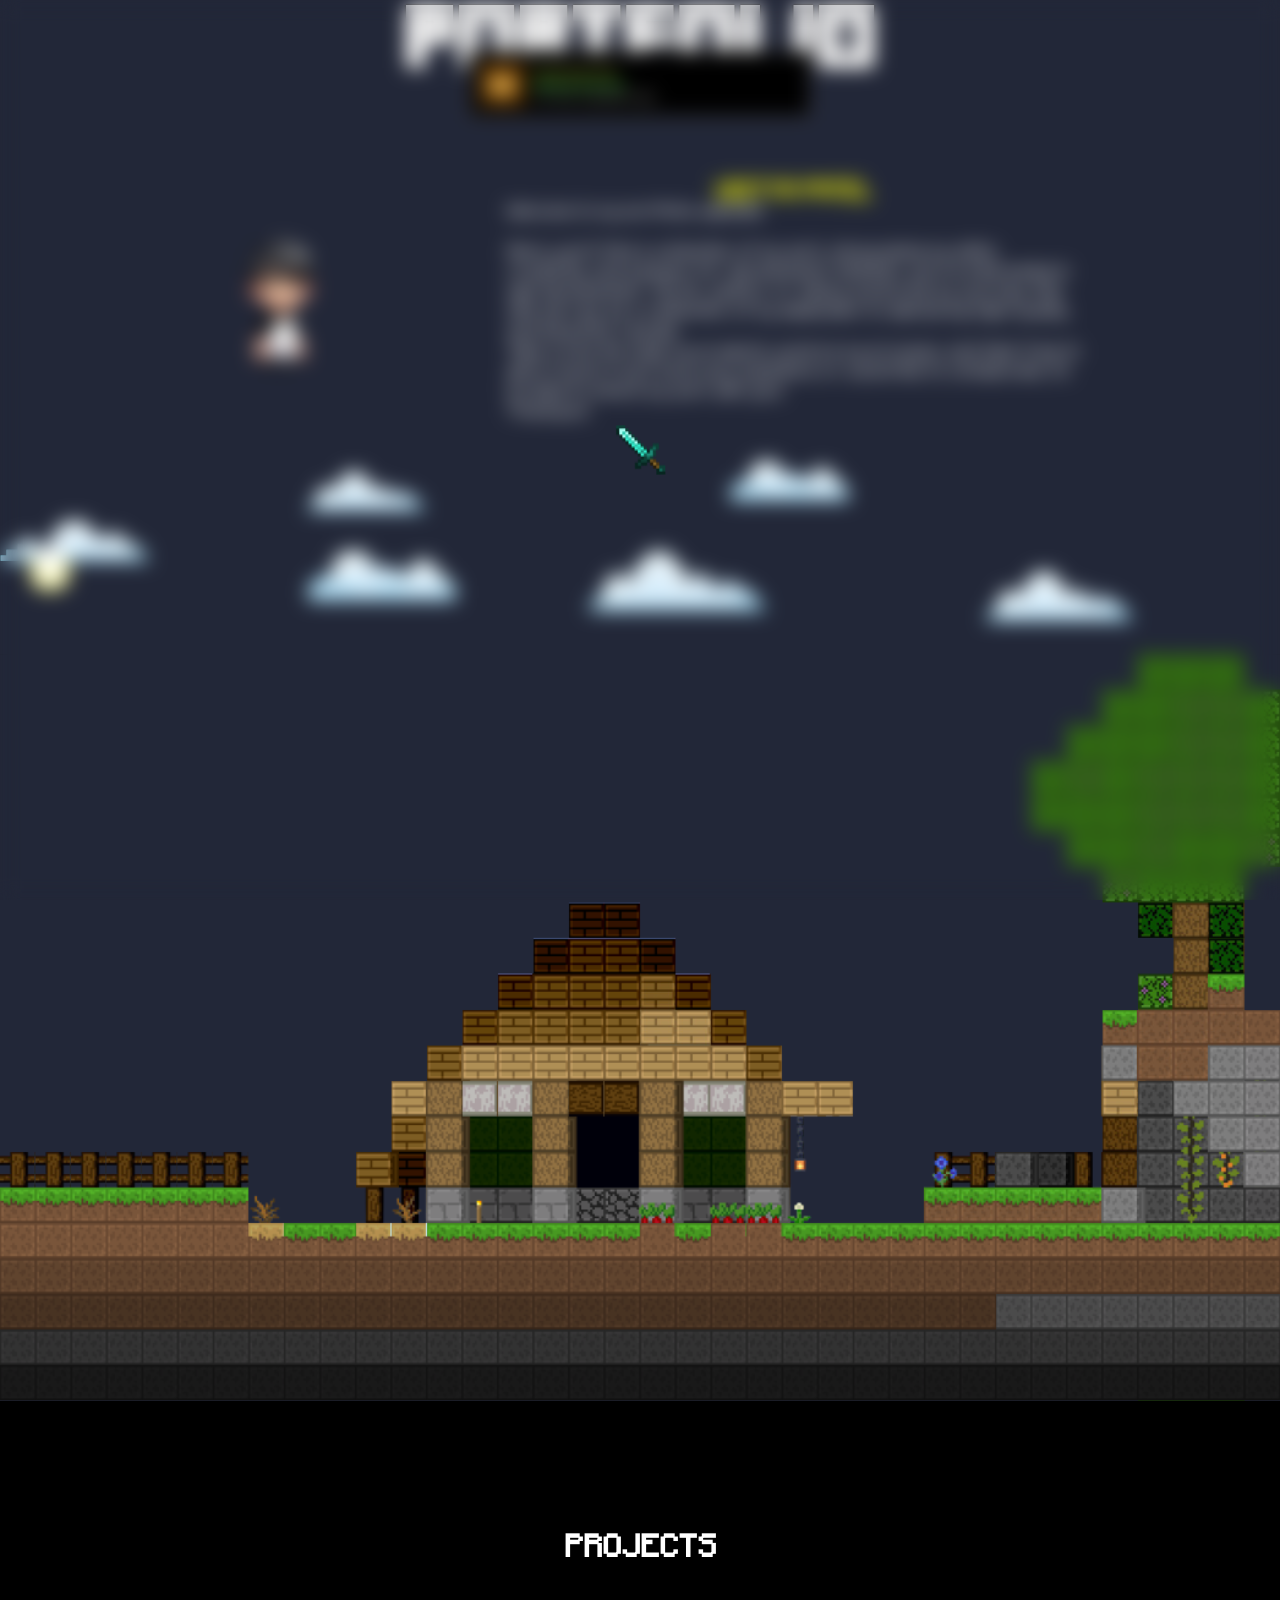
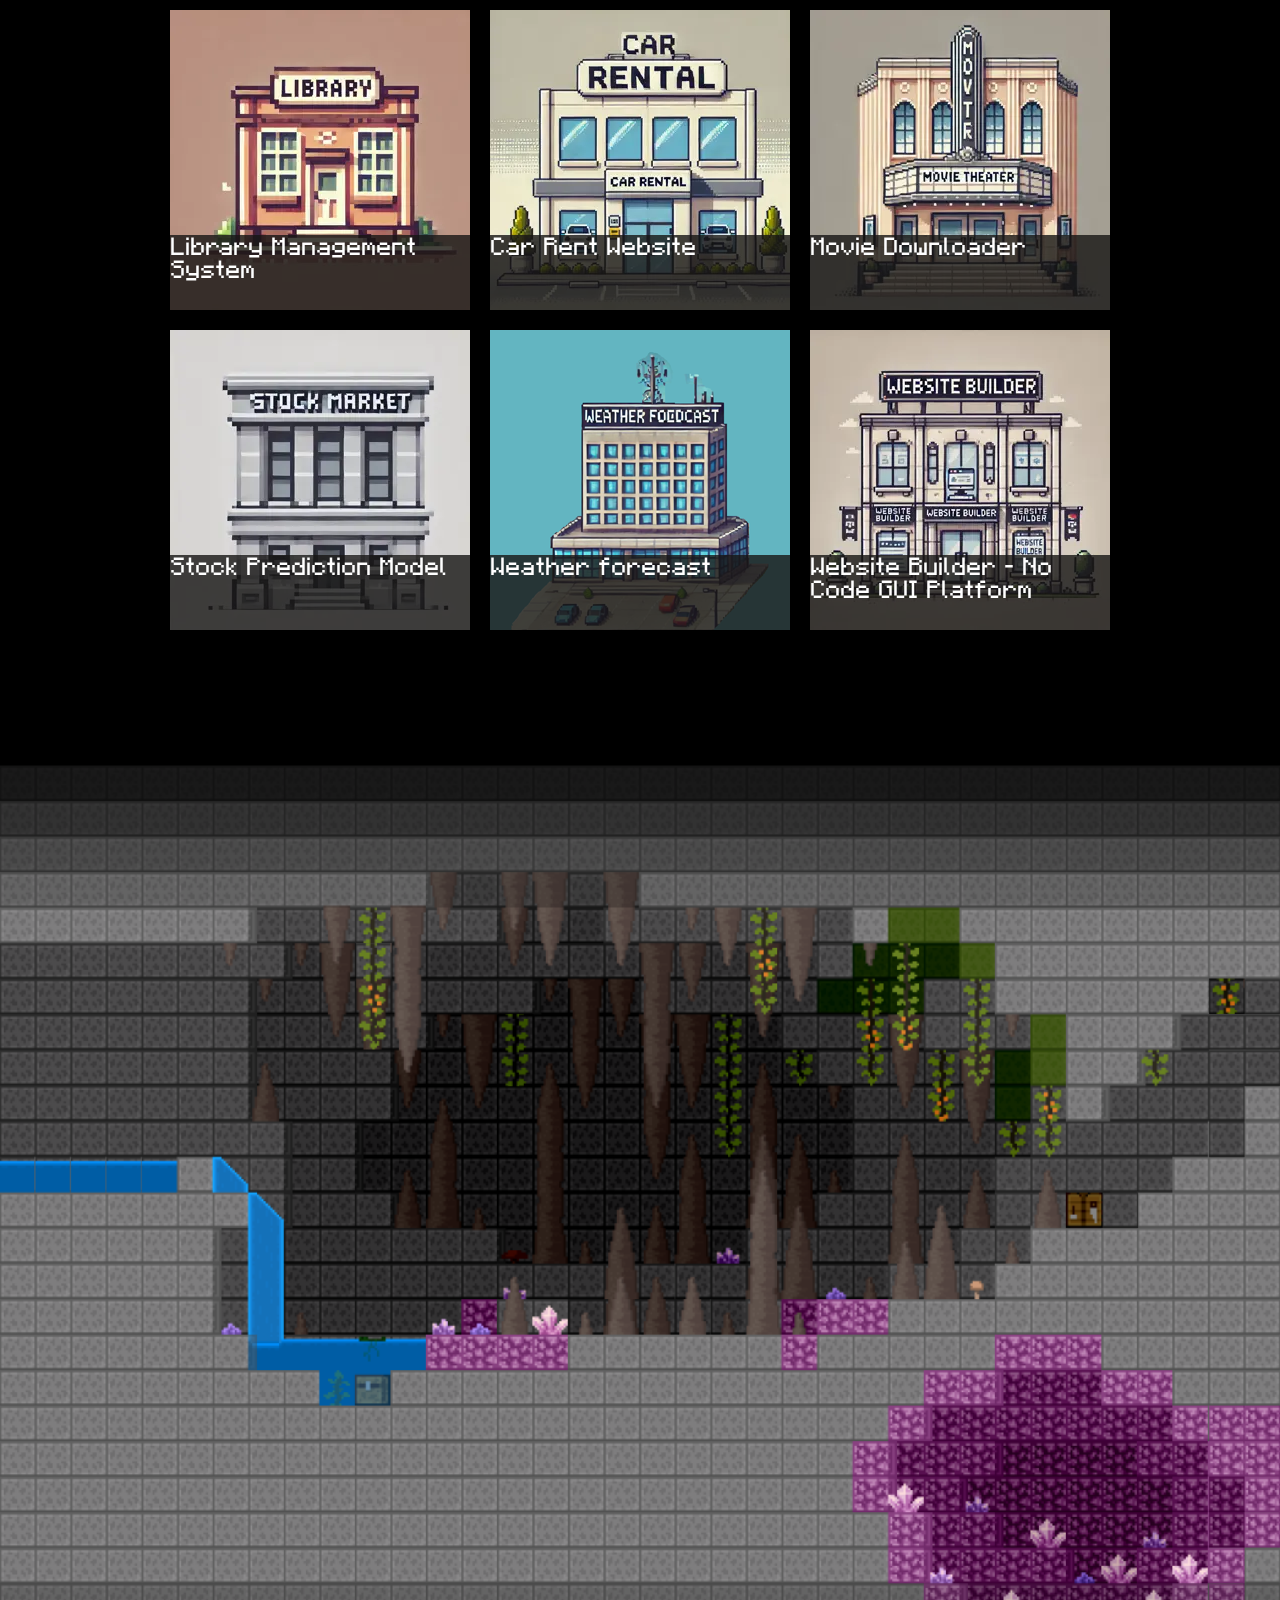
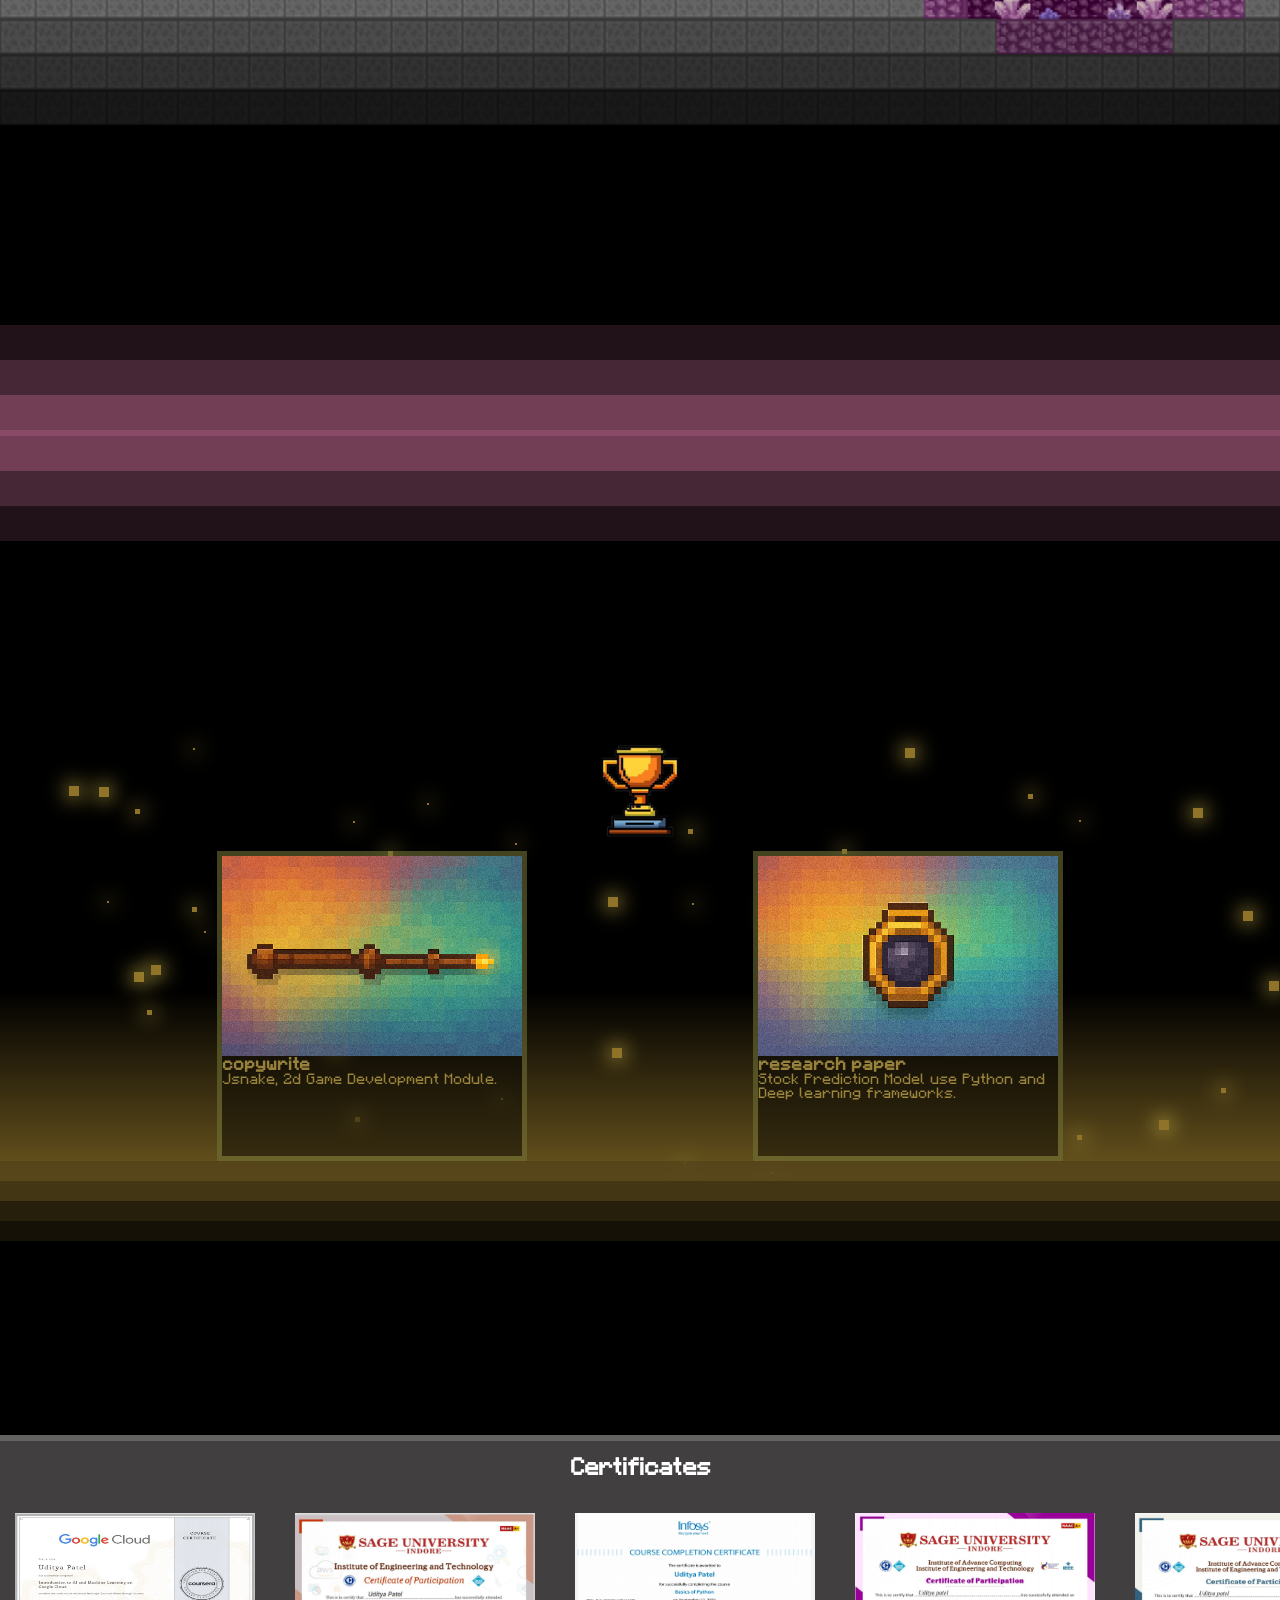
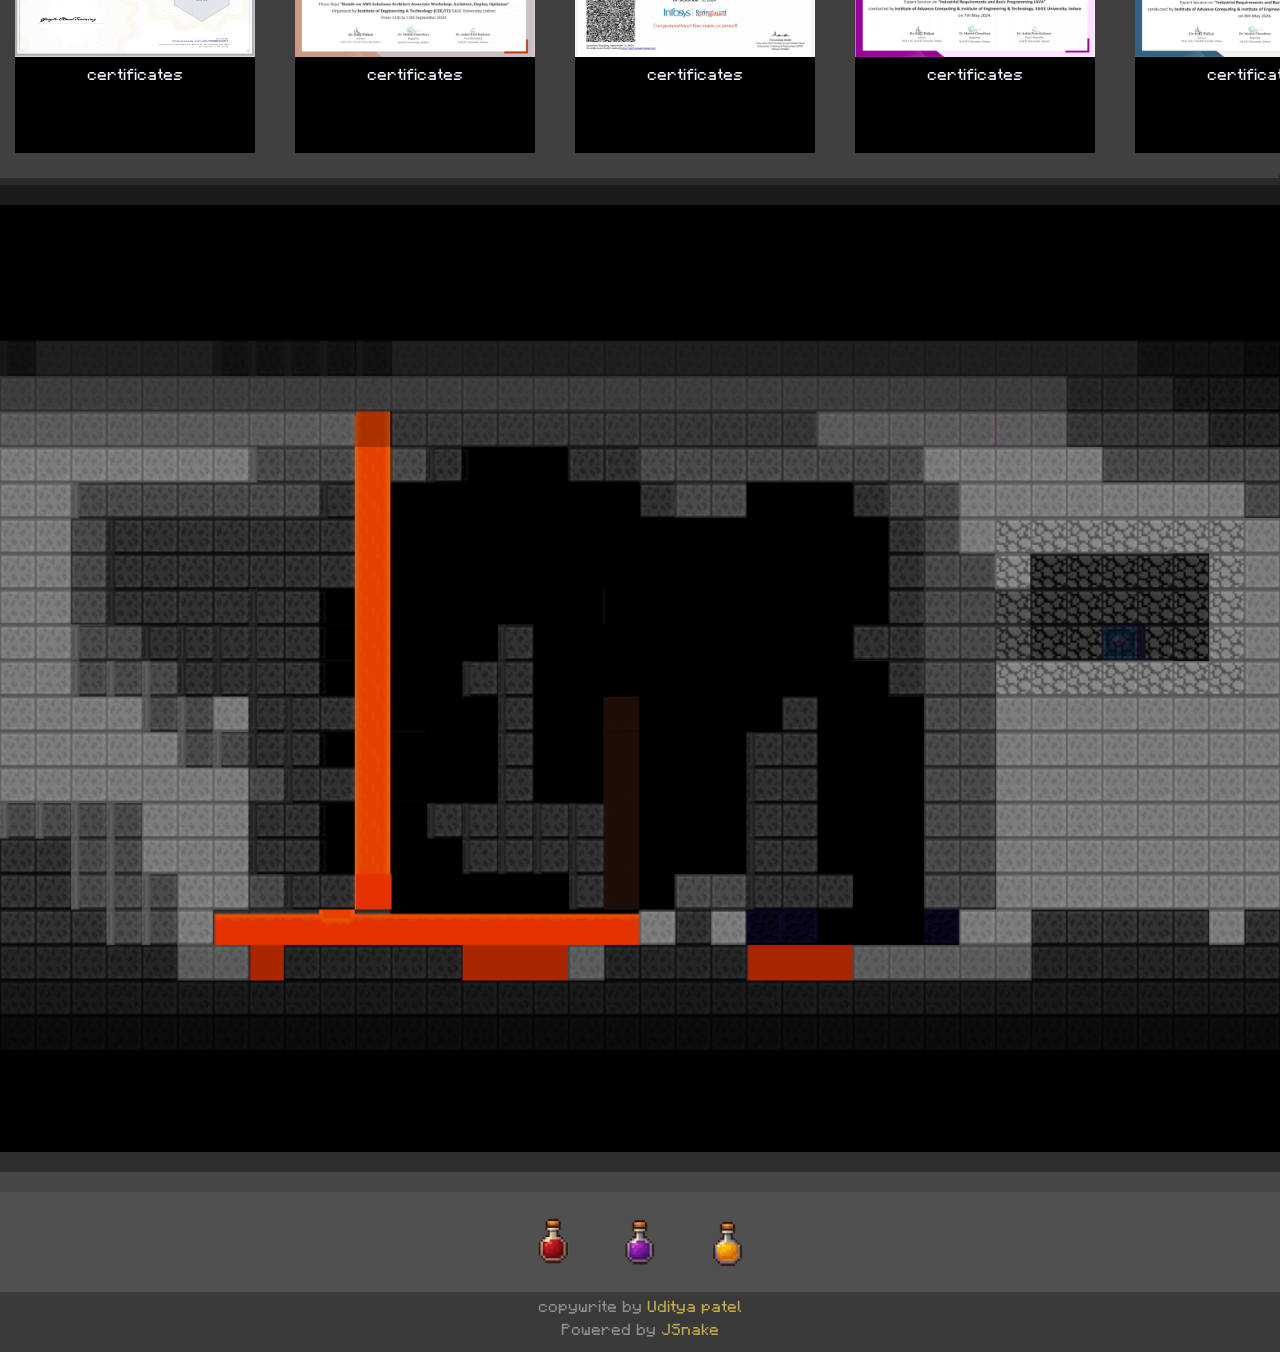
==== index.html @ 536a4ec3 "first commit" ====
<!DOCTYPE html>
<html lang="en">

<head>
    <meta charset="UTF-8">
    <meta name="viewport" content="width=device-width, initial-scale=1.0">
    <title>Udityapatel</title>
    <link rel="stylesheet" href="https://cdnjs.cloudflare.com/ajax/libs/font-awesome/4.7.0/css/font-awesome.min.css">
    <link rel="stylesheet" href="style.css">
</head>

<body class="noyscroll">
    <header class="heading"><!-- Portfolio heading img--></header>
    <main>
        <!-- info  -->
        <section class="content ach-block" data-title="Read Intro" data-desc="Welcome">
            <div class="content-div">
                <div class="content-div-photo">
                    <img src="assets/photo/boy.png" alt="">
                </div>

                <div class="content-div-div">
                    <div class="content-div-div-info">
                        <h1> UDITYA PATEL </h1>
                        <p>Welcome to my portfolio website! <br> <br> Here, you'll find a collection of my work,
                            showcasing my skills, creativity, and passion for development. Whether you're interested in
                            web development , AI_ML, python, or simply exploring my journey, this site serves as a
                            reflection of my dedication to delivering high-quality and impactful results.</p>

                        <p> Take a look through my projects, explore my process, and feel free to get in touch if you
                            have any questions or would like to collaborate. I'm excited to share my work with you!</p>
                        <p> Thankyou!</p>

                    </div>
                </div>
            </div>
        </section>
        <!-- cloud and sky frame -->
        <section class="ani-frame ach-block" data-title="Getting Started" data-desc="It's such a beautiful day">
            <div class="top">
                <svg class="sky" width="100%" height="233">
                    <image class="cloud" height="40" x="0" y="100" href="assets/cloud/cloud1.png"></image>
                    <image class="cloud" height="40" x="57%" y="40" href="assets/cloud/cloud2.png"></image>
                    <image class="cloud" height="50" x="24%" y="130" href="assets/cloud/cloud2.png"></image>
                    <image class="cloud" height="60" x="46%" y="130" href="assets/cloud/cloud3.png"></image>
                    <image class="cloud" height="40" x="24%" y="50" href="assets/cloud/cloud3.png"></image>
                    <image class="cloud" height="50" x="77%" y="150" href="assets/cloud/cloud3.png"></image>

                </svg>
                <div class="sun" id="sun">
                    <div class="sun-img">
                    </div>

                </div>
            </div>
        </section>
        <!-- overworld window -->
        <div class="window ach-block" data-title="Debugging Buddy" data-desc="Man’s best friend, now in code too.">
            <!-- <canvas id="houseJSnakeCanvas" class="base2"></canvas> -->
            <!-- <canvas id="house2JSnakeCanvas" class="base2"></canvas> -->
            <div id="houseJSnakeCanvas" class="base2"></div>
            <canvas id="house2JSnakeCanvas" class="base2" style="position: absolute;z-index: 0;"></canvas>
            <canvas id="house3JSnakeCanvas" class="" style="position: absolute;z-index: 1;"></canvas>
        </div>
        <!-- projects section -->
        <section class="projects ach-block" data-title="Crafting Creativity" data-desc="Built projects with imagination and precision.">
            <div class="projects-div">

                <div class="projects-heading">
                    <h1>PROJECTS</h1>
                </div>
                <div class="projects-collection-bg">

                    <div class="projects-collection">

                    </div>
                </div>

            </div>
        </section>


        <!-- cave  -->

        <div class="window ach-block" data-title="Cave explore" data-desc="torch show you path!">
            <div id="cavel1JSnakeCanvas"></div>
            <canvas id="cavel3JSnakeCanvas" style="position: absolute;"></canvas>
            <canvas id="cavel2JSnakeCanvas" style="position: absolute;"></canvas>
        </div>
        <!-- skill book -->
        <section class="skill-book ach-block" data-title="Spell Book found" data-desc="Leveled up skills through continuous learning." >
            <div class="book-base-upper"></div>
            <div class="slab35" style="background-color:rgb(33, 17, 24) ;"></div>
            <div class="slab35" style="background-color:rgb(70, 39, 53) ;"></div>
            <div class="slab35" style="background-color:rgb(113, 62, 85) ;"></div>
            <div class="skill-book-div">

                <canvas id="book"></canvas>
            </div>
            <div class="slab35" style="background-color:rgb(113, 62, 85) ;"></div>
            <div class="slab35" style="background-color:rgb(70, 39, 53) ;"></div>
            <div class="slab35" style="background-color:rgb(33, 17, 24) ;"></div>
            <div class="book-base-lower"></div>


        </section>
        <!-- achievement wall -->
        <section class="section-achievement ach-block" data-title="Glory Under the Stars" data-desc="Built projects that shine even in the dark." >
            <section class="section-achievement-bg"></section>
            <section class="section-achievement-content">
                <div>
                    <img class="achievement-img" src="assets/archivment/trophy.png" alt="">
                </div>

                <div class="achievement-wall">
                </div>
                <!-- slab -->
                <div class="slab20" style="background: rgba(79, 64, 25, 0.663);"></div>
                <div class="slab20" style="background: rgb(66, 54, 20);"></div>
                <div class="slab20" style="background: rgb(37, 31, 12);"></div>
                <div class="slab20" style="background: rgb(21, 17, 7);"></div>
            </section>
        </section>
    </main>
    <!-- footer start main end -->
    <footer style="border-top: 200px solid black;">

        <!--  section for certificates -->
        <section class="certificate-div ach-block" data-title="Enchanted Scrolls" data-desc="Every certificate marks a new adventure completed." >

            <div class="certificate-slider">
                <h1>Certificates</h1>
            </div>

            <div class="certificate-board"></div>
        </section>
        <!-- slab -->
        <div class="slab20" style="background-color: rgb(26, 26, 26);"></div>
        <div class="slab100" style="background-color: rgb(0, 0, 0);"></div>
        <!-- lava pool window -->
        <div class="window  ach-block" data-title="Lava Pool Found!" data-desc="Burned away all obstacles like they never existed." >
            <div id="lava1JSnakeCanvas" class=""></div>
            <canvas id="lava3JSnakeCanvas" class="" style="position: absolute;"></canvas>
            <canvas id="lava2JSnakeCanvas" class="" style="position: absolute;"></canvas>
        </div>
        <script type="module" src="JS/canvasScript.js"></script>
        <!-- model  -->
        <section class="model-section">
            <div class="model-canclebtn-div">
                <div class="model-canclebtn">
                    <i class="fa fa-close"></i>

                </div>
            </div>
            <div class="model-img-div">
                <img class="model-img" src="assets\certificates\AI_ML.jpg" alt="">
            </div>
        </section>
        <!-- script -->
        <script src="script.js" type="module"></script>
        <!-- loader -->
         <section class="loader">
            <style>
                .loader-div{
                    width: 100vw;
                    height: 100vh;
                    position: fixed;
                    top: 0;
                    left: 0;
                    backdrop-filter: blur(10px);
                    z-index: 10;
                    display: flex;
                    justify-content: center;
                    align-items: center;
                }
                .load-icon{
                    width: 50px;
                    height: 50px;
                    /* background-color: red; */
                    background-image: url('assets/cursor/diamond_sword.png');
                    background-size: 50px 50px;
                    animation: spin 2s cubic-bezier(0.075, 0.82, 0.165, 1) infinite forwards;
                }
                @keyframes spin {
                    from{
                        transform: rotate(0deg);
                    }
                    to{
                        transform: rotate(359deg);
                    }
                    
                }
            </style>
            <div class="loader-div" id="loader">
                <div class="load-icon"></div>

            </div>
         </section>


        <!-- slab -->
        <div class="slab100" style="background-color: rgb(0, 0, 0);"></div>
        <div class="slab20" style="background-color: rgb(47, 46, 46);"></div>
        <div class="slab20" style="background-color: rgb(71, 71, 71);"></div>
        <!-- Social icons -->
        <section class="social-section">
            <div class="social-container">
                <a href="https://www.instagram.com/itz_udii.25/">
                    <div class="social-icon" style="background-image: url('assets/social/instagram.png');" id="instagram">
                        <label class="social-label" for="instagram" style="color: rgb(103, 12, 12);"><span>portion of</span>Instagram</label>
                        </div>
                </a>
                <a href="https://github.com/Itzudii">
                    <div class="social-icon" style="background-image: url('assets/social/github.png');" id="github"><label
                            class="social-label" for="github"  style="color: rgb(83, 12, 103);"><span>portion of</span>Github</label></div>
                </a>
                <a href="https://www.linkedin.com/in/uditya-patel-a7bb122bb">
                    <div class="social-icon" style="background-image: url('assets/social/linkedin.png');" id="linkedin"><label
                            class="social-label" for="linkedin" style="color: rgb(189, 141, 9);"><span>portion of</span>Linkedin</label></div>
                </a>
            </div>
        </section>

        <div style="width: 100%;height: 30px;background-color: rgb(59, 58, 58); color: rgb(145, 142, 142); text-align: center;align-content: center;">
            copywrite by <label style="color: #c2ad47;">Uditya patel</label></div>
        <div style="width: 100%;height: 30px;background-color: rgb(59, 58, 58); color: rgb(145, 142, 142); text-align: center">
            Powered by <label style="color: #c2ad47;">JSnake</label></div>
        
            <section class="achievement-popup-section">
  <style>
    :root {
      --ach-width: 320px;
      --text: #fff;
      --green: #55ff55;
      --yellow: #ffff55;
      --black: #000;
    }

    
    .achievement-popup {
      position: fixed;
      left: 50%;
      top: 50px;
      transform: translateX(-50%) scale(0.8);
      background: var(--black);
      border: 2px solid #555;
      color: var(--text);
      width: var(--ach-width);
      padding: 10px;
      display: flex;
      align-items: center;
      gap: 10px;
      opacity: 0;
      transition: opacity .3s, transform .3s;
      z-index: 1;
      border-radius: 5px;
      font-family: 'mc';
    }

    .achievement-popup.show {
      opacity: 9;
      transform: translateX(-50%) scale(1);
    }

    .ach-icon {
      width: 40px;
      height: 40px;
      background: #6b3e07;
      border: 2px solid #3b2203;
      display: flex;
      align-items: center;
      justify-content: center;
    }

    .ach-icon svg {
      width: 28px;
      height: 28px
    }

    .ach-badge {
      color: var(--yellow);
      font-size: 10px
    }

    .ach-title {
      color: var(--green);
      font-size: 12px;
      margin: 2px 0
    }

    .ach-desc {
      font-size: 10px;
      color: #ccc
    }
  </style>
    <div id="achievement-popup" class="achievement-popup">
      <div class="ach-icon">
        <svg viewBox="0 0 24 24" xmlns="http://www.w3.org/2000/svg">
          <rect x="2" y="7" width="20" height="12" rx="2" fill="#ffcc66" stroke="#b37b1a" stroke-width="1" />
          <circle cx="12" cy="13" r="1.5" fill="#3b2203" />
        </svg>
      </div>
      <div>
        <div class="ach-badge">Achievement Get!</div>
        <div class="ach-title" id="ach-title">Title</div>
        <div class="ach-desc" id="ach-desc">Description</div>
      </div>
    </div>
  </section>

    </footer>
</body>


</html>
---- style.css ----
/* root variables */
:root {
	--grid: 40px;
	--tree: 80%;
	--time: 240s;
	/* docuble time - 120s */
	--cgrey: rgb(65 63 63);
	--cblack: #000;
	--cwhite: #fff;
	--mc-environment-right_arrow_with_tail_icon_clip-path: polygon(0.000% 50.00%, 75.00% 50.00%, 75.00% 62.50%, 62.50% 62.50%, 62.50% 75.00%, 50.00% 75.00%, 50.00% 87.50%, 62.50% 87.50%, 62.50% 75.00%, 75.00% 75.00%, 75.00% 62.50%, 87.50% 62.50%, 87.50% 50.00%, 100.0% 50.00%, 100.0% 37.50%, 87.50% 37.50%, 87.50% 25.00%, 75.00% 25.00%, 75.00% 12.50%, 62.50% 12.50%, 62.50% 0.000%, 50.00% 0.000%, 50.00% 12.50%, 62.50% 12.50%, 62.50% 25.00%, 75.00% 25.00%, 75.00% 37.50%, 0.000% 37.50%, 0.000% 50.00%);

	--primary: rgb(24, 24, 37);
	--secondary: rgb(34, 39, 56);
	--text: rgb(110, 120, 136);
}

.slab20 {
	width: 100%;
	height: 20px;
}

.slab35 {
	width: 100%;
	height: 35px;
}

.slab100 {
	width: 100%;
	height: 100px;
}

/* canvas ===========and common */

* {
	pad: 0;
	margin: 0;
}

body {
	margin: 0;
	padding: 0;
	overflow-x: hidden;
	background-color: rgb(34, 39, 56);
	/* cursor: url('assets/cursor/diamond_sword.png'), auto; */
}
.noyscroll{
	overflow-y:  hidden;
}

h1 {
	text-align: center;
	color: var(--text);
}

.window {
	width: 100%;
	/* height: 500px; */
	display: flex;
	justify-content: center;
	align-items: center;

	cursor: none;
}

.btns {
	width: 100vw;
	height: 100px;
	background-color: var(--primary);
	display: flex;
	justify-content: space-evenly;
	align-items: center;
}

.btn {
	width: 100px;
	height: 50px;
	background-color: var(--secondary);
	color: var(--text);
}

canvas {
	width: 100%;
	image-rendering: pixelated;
}


/* fonts */
@font-face {
	font-family: 'mc';
	src: url('font/Minecraft-Seven_v2.woff2') format('woff2');
	font-style: normal;
	font-weight: normal;
	text-rendering: optimizeLegibility;
}

@font-face {
	font-family: 'enchant';
	src: url('font/minecraft-enchantment.ttf') format('truetype');
	font-style: normal;
	font-weight: normal;
	text-rendering: optimizeLegibility;
}

/* main body */
body {
	font-family: 'mc';
	color: white;
	margin: 0;
	padding: 0;
	animation-name: dayToNight;
	animation-duration: var(--time);
	animation-iteration-count: infinite;
	animation-timing-function: cubic-bezier(0, 0, 0, 0);
}


header {
	width: 100%;
}

a {
	text-decoration: none;
}

.heading {
	height: calc(clamp(18em, 52vw, 30em)/6);
	width: 100%;
	background: url(font/portfolio.png) no-repeat;
	background-size: clamp(18em, 52vw, 30em) auto;
	background-position: 50% 0;
}


.sky {
	position: absolute;
}


.content {
	width: 100%;
	display: flex;
	justify-content: center;
	margin-top: 100px;
}

.content-div {
	width: 80%;
	display: grid;
	grid-template-columns: 30% 70%;
}

.content-div-photo {
	display: grid;
	justify-items: center;
	align-items: center;
}

.content-div-photo img {
	width: clamp(50px, 100%, 130px);
	height: auto;
	transform: rotateY(180deg);
}

.content-div-div {
	display: flex;
	justify-content: center;
}

.content-div-div-info {
	width: 80%;
	height: 100%;
}

.content-div-div-info h1 {
	color: yellow;
}

.content-div-div-info p {
	/* line-height: 20px; */
	line-height: clamp(13px,4vw,20px);
	font-size: clamp(10px,4vw,16px);
}

/* projects ==================== */
.projects {
	width: 100%;
	background-color: rgb(0, 0, 0);
	display: flex;
	justify-content: center;
	padding-top: 100px;
	padding-bottom: 100px;
}

.projects-div {
	width: 80%;

}

.projects-heading h1 {
	font-size: xx-large;
	text-align: center;
	padding: 30px;
	margin: 0;
}

.projects-collection-bg {
	width: 100%;
	display: grid;
	place-items: center;



}

.projects-collection::-webkit-scrollbar {
	display: none;

}

.projects-collection {
	display: flex;
	gap: 20px;
	flex-wrap: wrap;
	justify-content: center;
	padding: 20px;
	overflow-y: scroll;
	height: 600px;

}

.projects-collection-div {
	width: clamp(161px, 50vw, 300px);
	height: clamp(161px, 50vw, 300px);
	/* background-color: rgb(0, 195, 255); */
	display: grid;
	grid-template-rows: 75% 25%;
	transition: all .2s ease-in-out;

	background-image: url(assets/n.jpeg);
	background-repeat: no-repeat;
	background-size: clamp(161px, 50vw, 300px) auto;
	object-fit: cover;
	color: var(--cwhite);
}

.projects-collection-div-base {
	font-size: clamp(15px, 5vw, 25px);
	width: 100%;
	background-color: rgba(23, 22, 21, .8);
}

.projects-collection-div:hover {
	grid-template-rows: 25% 75%;
	/* background-size: 330px 330px; */
	box-shadow: 0px 0px 19px 4px rgb(0, 208, 255);

}

.projects-collection-div:hover i {
	display: block;
	font-size: clamp(13px, 3.5vw, 18px);
}

.projects-collection-div i {
	display: none;
	font-size: initial;
}

/* animation frame ---------------------------------------------------- */
.ani-frame {
	width: 100%;
}

.top {
	width: 100%;
	height: 233px;
}

.fa {
	width: var(--grid);
	height: var(--grid);
}

.fa1 {
	x: calc(var(--tree) - var(--grid));
}

.fa2 {
	x: calc(var(--tree) + 0px);

}

.fa3 {
	x: calc(var(--tree) + var(--grid));

}

.fa4 {
	x: calc(var(--tree) + var(--grid)*2);

}

.fa5 {
	x: calc(var(--tree) + var(--grid)*3);

}

.f1 {
	y: 0;
}

.f2 {
	y: var(--grid);
}

.f3 {
	y: calc(var(--grid)*2);
}

.f4 {
	y: calc(var(--grid)*3);
}

.f5 {
	y: calc(var(--grid)*4);
}

.f6 {
	y: calc(var(--grid)*5);
}


.sun {
	width: 100px;
	height: 100px;
	position: relative;
	mix-blend-mode: plus-lighter;
	animation-name: xaxis_sun;
	animation-iteration-count: infinite;
	animation-duration: calc(var(--time)/2);
	animation-timing-function: cubic-bezier(0, 0, 0, 0);

}

.sun-img {
	width: 100px;
	height: 100px;
	border-radius: 50%;
	background: url('assets/sun/sun.png');
	animation-name: yaxis_sun;
	animation-duration: var(--time);
	animation-iteration-count: infinite;
	animation-timing-function: cubic-bezier(0.12, 0.55, 0.28, 0.89);
	background-size: 100px 100px;
	transform: translateY(100px);

}

.base,
.cloud {
	filter: brightness(var(--brightness));
	animation-name: base1;
	animation-duration: var(--time);
	animation-iteration-count: infinite;
	animation-timing-function: cubic-bezier(0, 0, 0, 0);
}

.base2 {
	animation: base2 var(--time) cubic-bezier(0, 0, 0, 0) infinite;
}

.base3 {
	animation: base3 var(--time) cubic-bezier(0, 0, 0, 0) infinite;
}

.base4 {
	animation: base4 var(--time) cubic-bezier(0, 0, 0, 0) infinite;
}

.base5 {
	animation: base5 var(--time) cubic-bezier(0, 0, 0, 0) infinite;
}

/* certificate */
.certificate-div {
	background-color: var(--cgrey);
	height: 344px;
	box-shadow: -3px -2px 0px 4px #636461, inset -1px -7px 0px 0px #2a2b28;
	display: grid;
	grid-template-rows: 50px auto 10px;
}


.certificate-board {
	width: 100%;
	/* height: 264px; */
	background-color: var(--cgrey);
	display: grid;
	grid-auto-flow: column;
	overflow-x: scroll;
	overflow-y: hidden;
	gap: 10px;
	align-items: center;
}

.certificate-board::-webkit-scrollbar {
	display: none;
}

.certificate-slider {
	width: 100%;
	height: 50px;
	background-color: var(--cgrey);
	color: rgb(238, 207, 86);
	display: flex;
	justify-content: center;
	align-items: center;
}


.certificate {
	width: 250px;
	height: 250px;
	transition: 1s;
	transition-timing-function: ease;
	display: grid;
	grid-template-rows: 60%;
	padding: 5px;
	box-sizing: border-box;
	background-color: var(--cgrey);
	margin-left: 10px;
	margin-right: 10px;
}

.certificate:hover {
	box-shadow: 0px 0px 10px 2px #000000;

}


.certificate-detail {
	background: var(--cblack);
	display: grid;
	justify-items: center;
	color: aliceblue;
}

.certificate-img {
	background-size: 100% 100%;

}

/* model certificate */
.noscroll {
	overflow-x: hidden;
	overflow-y: hidden;

}

.model-section {
	width: 100vw;
	height: 100vh;
	position: fixed;
	top: 0;
	left: 0;
	display: none;
	grid-template-rows: 10vh 90vh;
	backdrop-filter: blur(10px);
	z-index: 9;

}

.model-canclebtn {
	width: 10vh;
	height: 10vh;
	float: left;
	display: grid;
	place-content: center;

}

.model-canclebtn i {
	align-content: center;
	text-align: center;
	font-size: xx-large;
	color: grey;
}


.model-img-div {
	display: flex;
	justify-content: center;
	align-items: center;
}

.model-img {
	width: min(80vh, 90vw);
}

/* archivment ======================== */

:root {
	--achievement-size: 500px;
}

.section-achievement-content {
	width: 100%;
	height: var(--achievement-size);
	display: grid;
	grid-template-rows: 100px auto;
	position: absolute;
	transform: translateY(-100%);
	z-index: 1;
}

.section-achievement-bg {
	width: 100%;
	height: var(--achievement-size);
	display: grid;
	grid-template-rows: 100px auto;
	background: linear-gradient(rgb(0, 0, 0), rgb(0, 0, 0), rgb(143, 115, 41));
}

.section-achievement-star {
	background-color: rgb(143, 115, 41);
	position: absolute;
	z-index: 1;
}

.section-achievement-star::after {
	content: "";
	position: absolute;
	background-color: rgb(143, 115, 41);
	box-shadow: 0px 0px 20px 2px #c2ad47;
	z-index: 0;
	width: 100%;
	height: 100%;
}

.section-achievement-lv1 {
	width: 10px;
	height: 10px;
}

.section-achievement-lv2 {
	width: 5px;
	height: 5px;
}

.section-achievement-lv3 {
	width: 2px;
	height: 2px;
}

.achievement-img {
	width: clamp(80px, 25vw, 100px);
	position: absolute;
	z-index: 3;
	left: 50%;
	transform: translateX(-50%);
}

.achievement-wall {
	width: 100%;
	height: 100%;
	position: relative;
	z-index: 2;
	display: flex;
	justify-content: space-evenly;
	align-items: center;
	flex-wrap: wrap;
	overflow-y: scroll;
}

.achievement-frame {
	width: clamp(100px, 77vw, 300px);
	height: clamp(100px, 77vw, 300px);
	background-color: rgba(0, 0, 0, 0.434);
	display: grid;
	grid-auto-rows: clamp(100px, 52vw, 200px) auto;
	border: 5px solid rgba(239, 239, 112, 0.275);
	margin: 10px;

}

.achievement-frame-img {
	background-size: cover;
}

.achievement-frame {
	color: rgba(251, 216, 99, 0.563);

}

.achievement-frame-about {
	font-size: clamp(11px, 3vw, 15px);
}

/* skill book */
.skill-book-div {
	width: 100%;
	display: grid;
	justify-content: center;
	background-color: rgb(137, 75, 103);
}

.book-base {
	width: 100%;
	height: 35px;
}

.book-base-upper {
	width: 100%;
	height: 200px;
	background: black;
}

.book-base-lower {
	width: 100%;
	height: 200px;
	background: black;
}

#book {
	border: 3px solid rgb(137, 75, 103);
}

/* social icons ==============================*/

.social-section {
	width: 100%;
	height: 100px;
	background-color: rgb(80, 80, 80);
	display: grid;
	justify-content: center;

}

.social-container {
	width: 300px;
	height: 100px;
	display: flex;
	justify-content: space-evenly;
	align-items: center;

}

.social-icon {
	width: 50px;
	height: 50px;
	background-size: 50px 50px;

}

.social-label {
	font-family: mc;
	color: black;
	width: 100px;
	height: 25px;
	text-align: center;
	align-content: center;
	display: block;
	background-color: rgb(113, 113, 113);
	transform: translate(-20%, -100%);
	position: absolute;
	display: none;
	border: 2px solid black;
}

.social-label span {
	font-family: mc;
	display: flex;
	font-size: xx-small;
	justify-content: center;
	color: rgb(0, 0, 0);
}

.social-icon:hover>label {
	display: block;
}

/* animation frames ---------------------------------------------------------- */
@keyframes clickme {
	0% {
		transform: translateY(10px);
	}

	50% {
		transform: translateY(0px);
	}

	100% {
		transform: translateY(10px);
	}
}

@keyframes xaxis_sun {
	0% {
		left: calc(0% - 100px);
	}

	100% {
		left: calc(100% - 100px);
	}
}

@keyframes yaxis_sun {
	0% {
		transform: translateY(100px);
	}

	25% {
		transform: translateY(0px);
		animation-timing-function: cubic-bezier(0.55, 0.12, 0.89, 0.28);
	}

	50% {
		transform: translateY(100px);
		animation-timing-function: cubic-bezier(0.55, 0.12, 0.89, 0.28);
	}

	51% {
		transform: translateY(100px);
	}

	75% {
		transform: translateY(0px);
		animation-timing-function: cubic-bezier(0.55, 0.12, 0.89, 0.28);
	}

	100% {
		transform: translateY(100px);
		animation-timing-function: cubic-bezier(0.55, 0.12, 0.89, 0.28);
	}
}





@keyframes base1 {
	0% {
		filter: brightness(0.3);
	}

	25% {
		filter: brightness(1);
	}

	50% {
		filter: brightness(0.7);
	}

	75% {
		filter: brightness(0.2);
	}

	100% {
		filter: brightness(0.3);
	}
}

@keyframes base2 {
	0% {
		filter: brightness(0.2);
	}

	25% {
		filter: brightness(.8);
	}

	50% {
		filter: brightness(0.5);
	}

	75% {
		filter: brightness(0.1);
	}

	100% {
		filter: brightness(0.2);
	}
}

@keyframes base3 {
	0% {
		filter: brightness(0.1);
	}

	25% {
		filter: brightness(.6);
	}

	50% {
		filter: brightness(0.3);
	}

	75% {
		filter: brightness(0);
	}

	100% {
		filter: brightness(0.1);
	}
}

@keyframes base4 {
	0% {
		filter: brightness(0);
	}

	25% {
		filter: brightness(.4);
	}

	50% {
		filter: brightness(0.1);
	}

	75% {
		filter: brightness(0);
	}

	100% {
		filter: brightness(0);
	}
}

@keyframes base5 {
	0% {
		filter: brightness(0);
	}

	25% {
		filter: brightness(0);
	}

	50% {
		filter: brightness(0);
	}

	75% {
		filter: brightness(0);
	}

	100% {
		filter: brightness(0);
	}
}

@keyframes dayToNight {
	0% {
		background-color: #293945;
	}

	25% {
		background-color: #87CEEB;
	}

	50% {
		background-color: #FF6347;
	}

	60% {
		background-color: #19242e;
	}

	100% {
		background-color: #2C3E50;
	}
}

@media screen and (min-width: 0px) and (max-width: 430px) {
	.content-div {
		grid-template-columns: auto;
	}
}
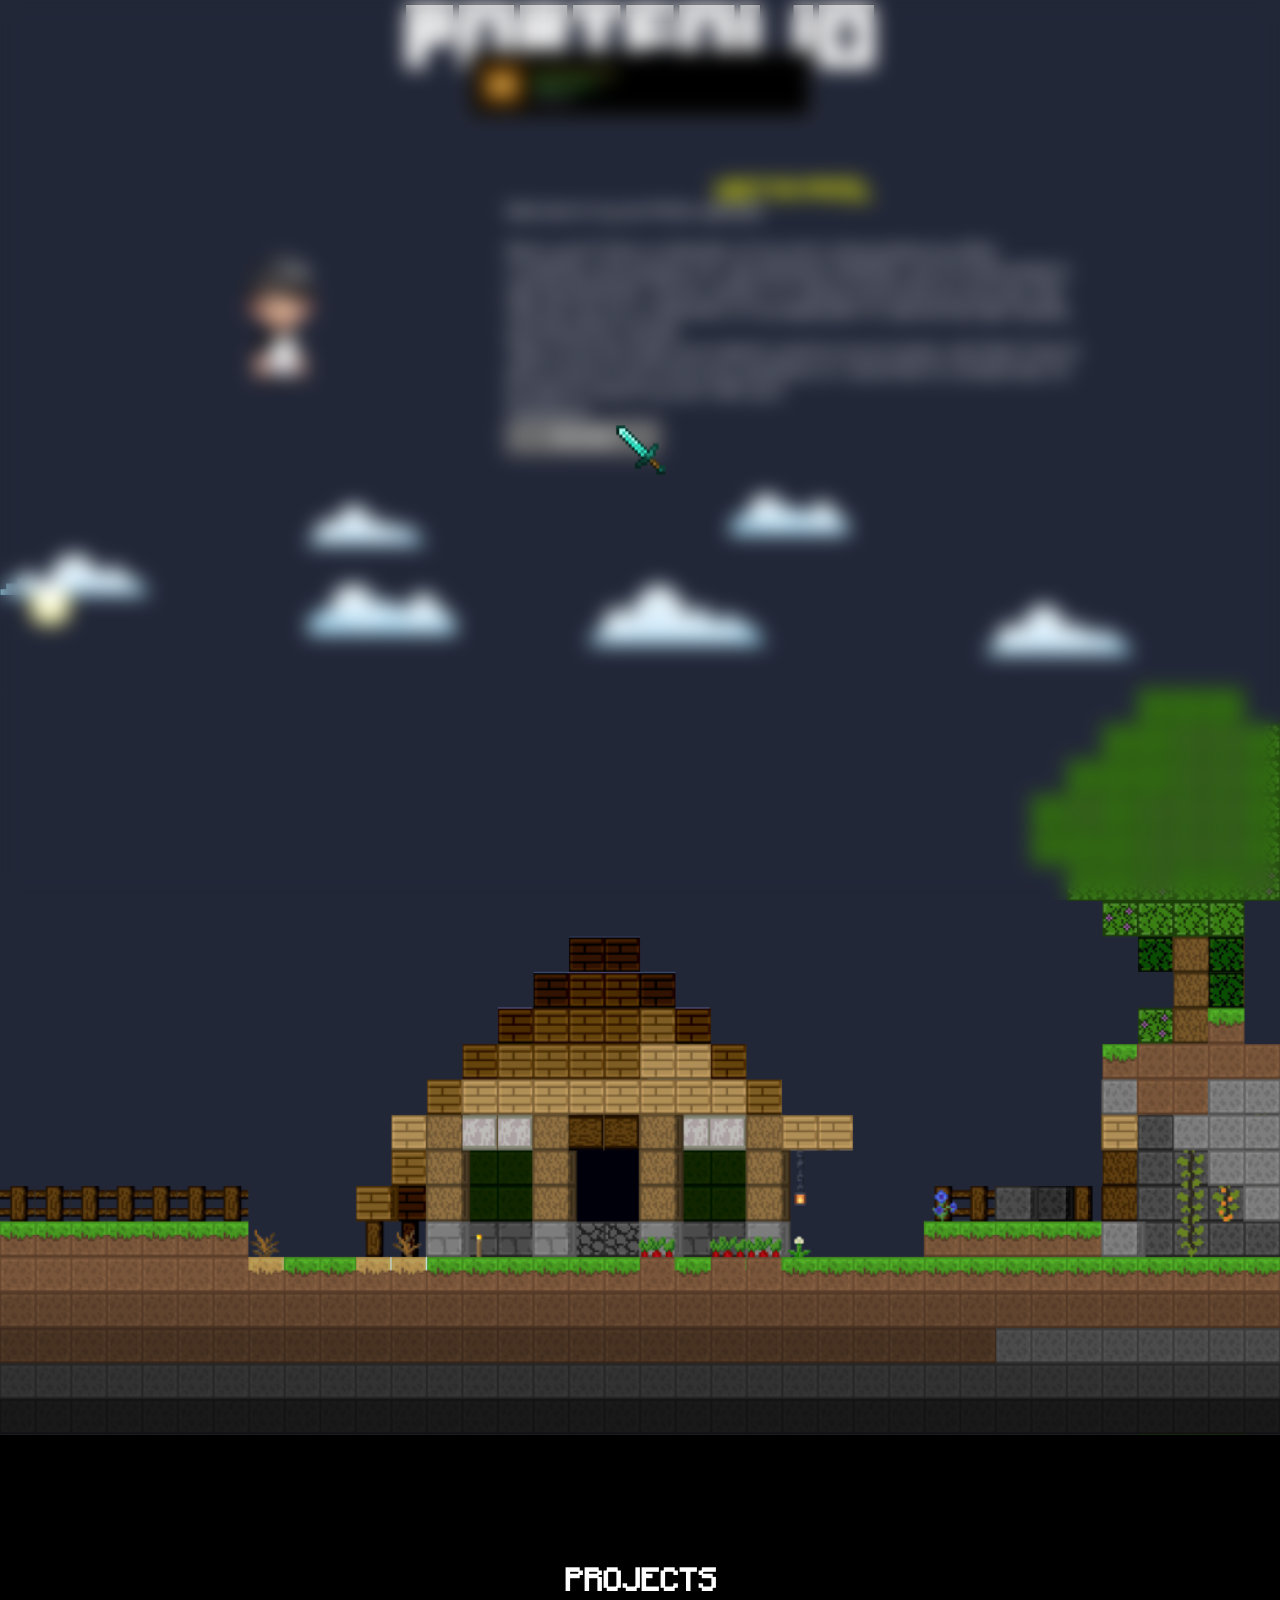
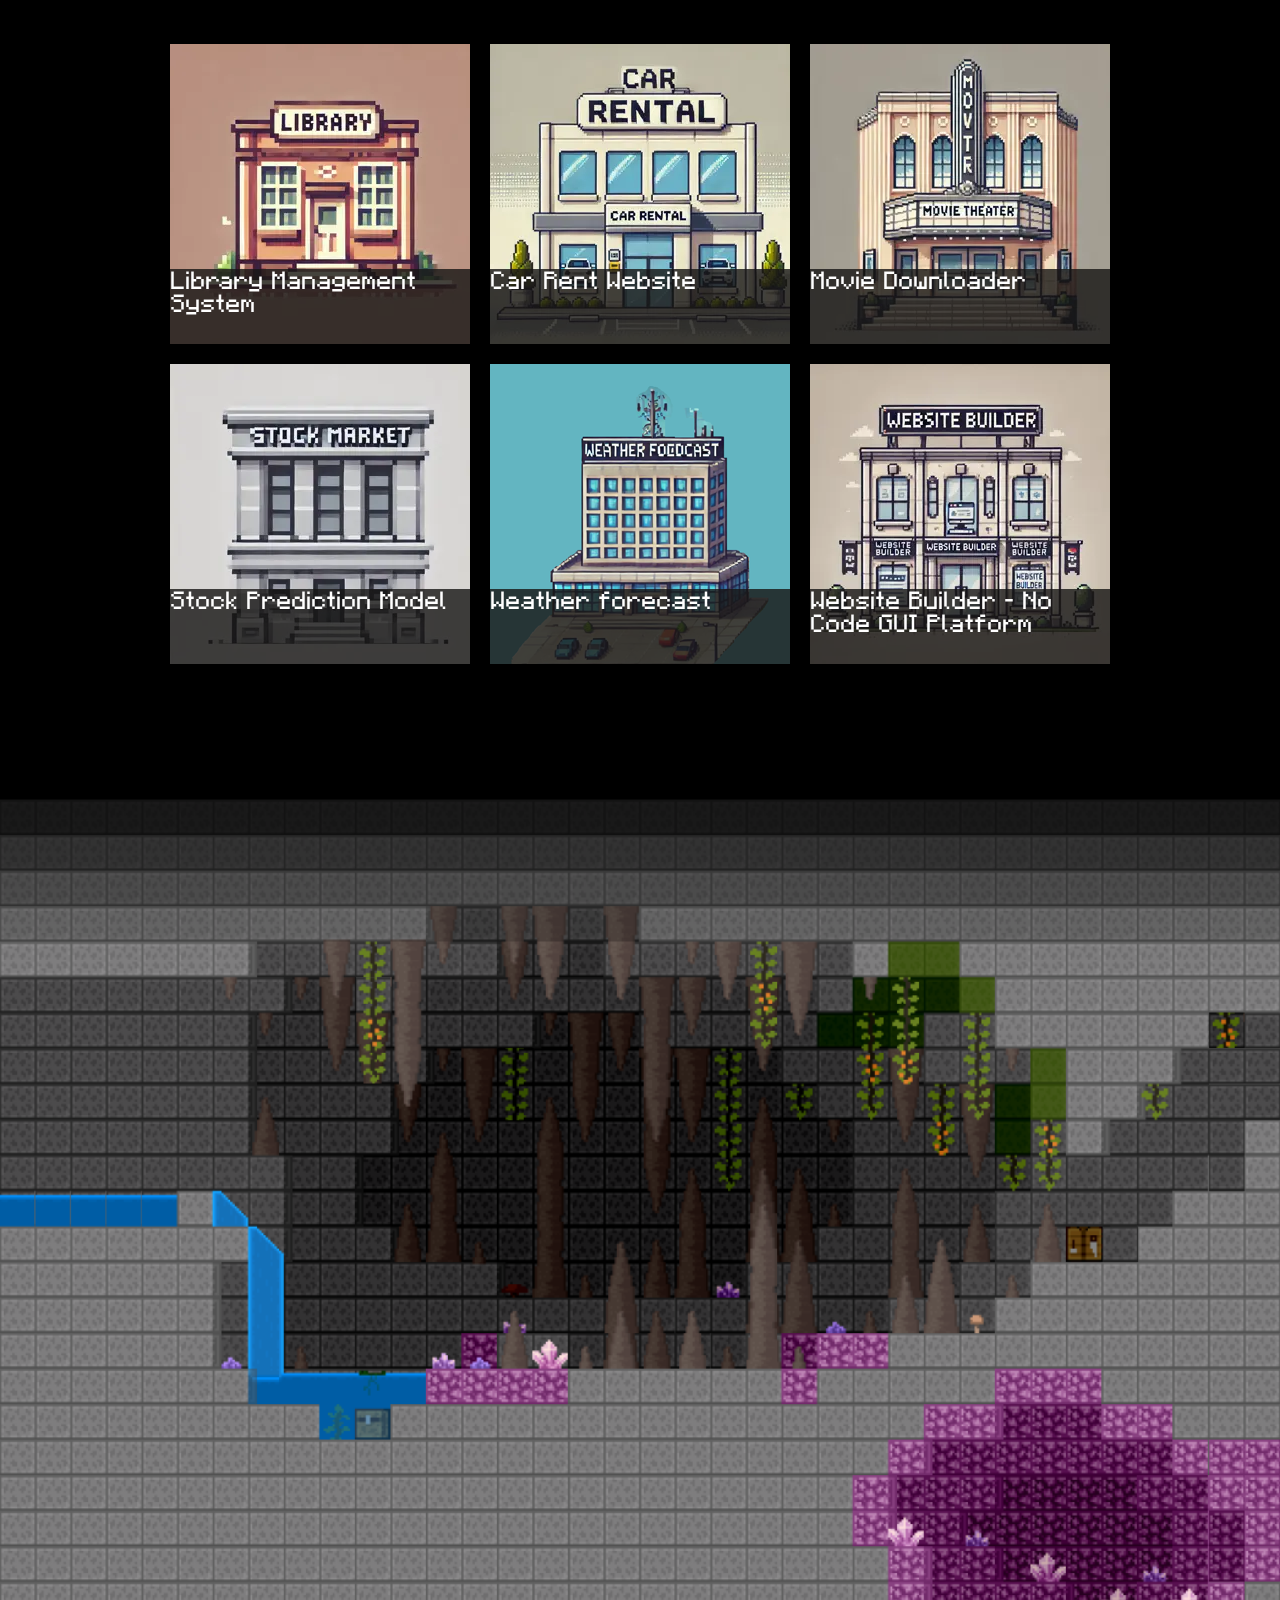
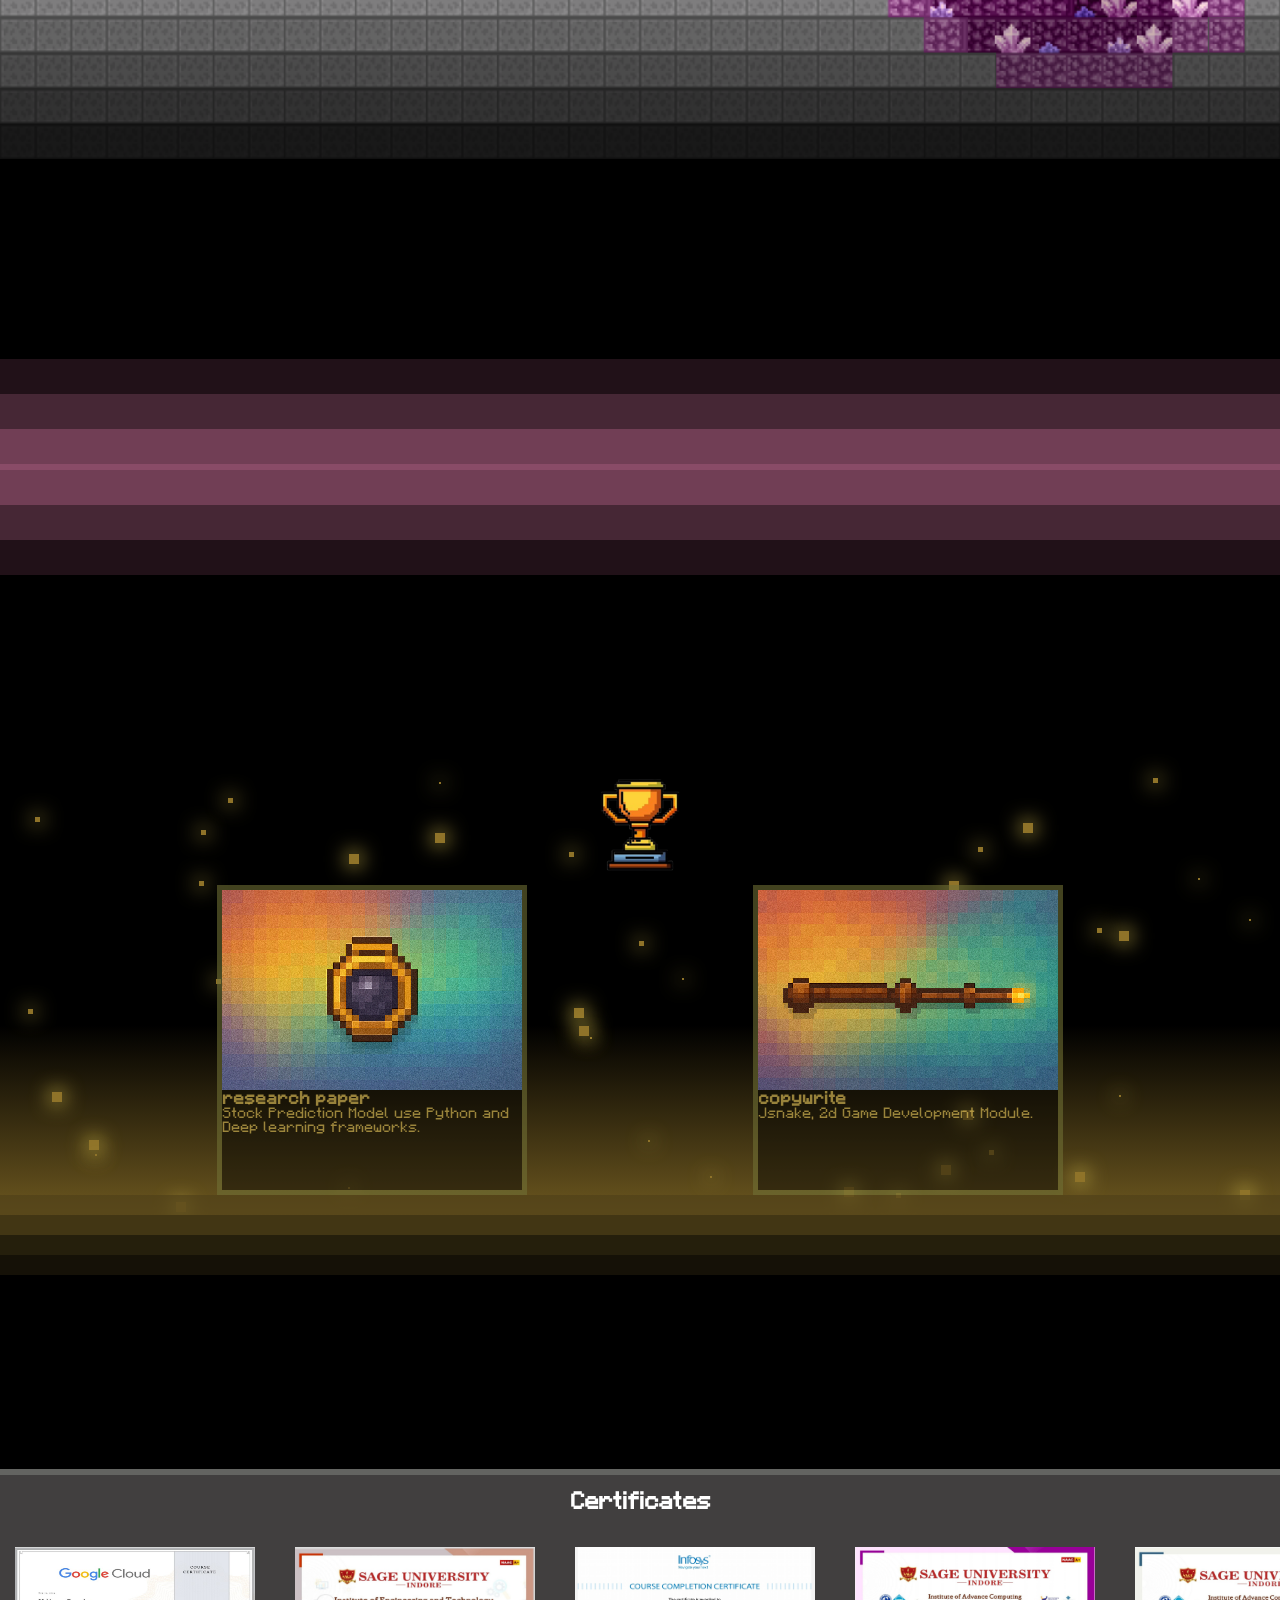
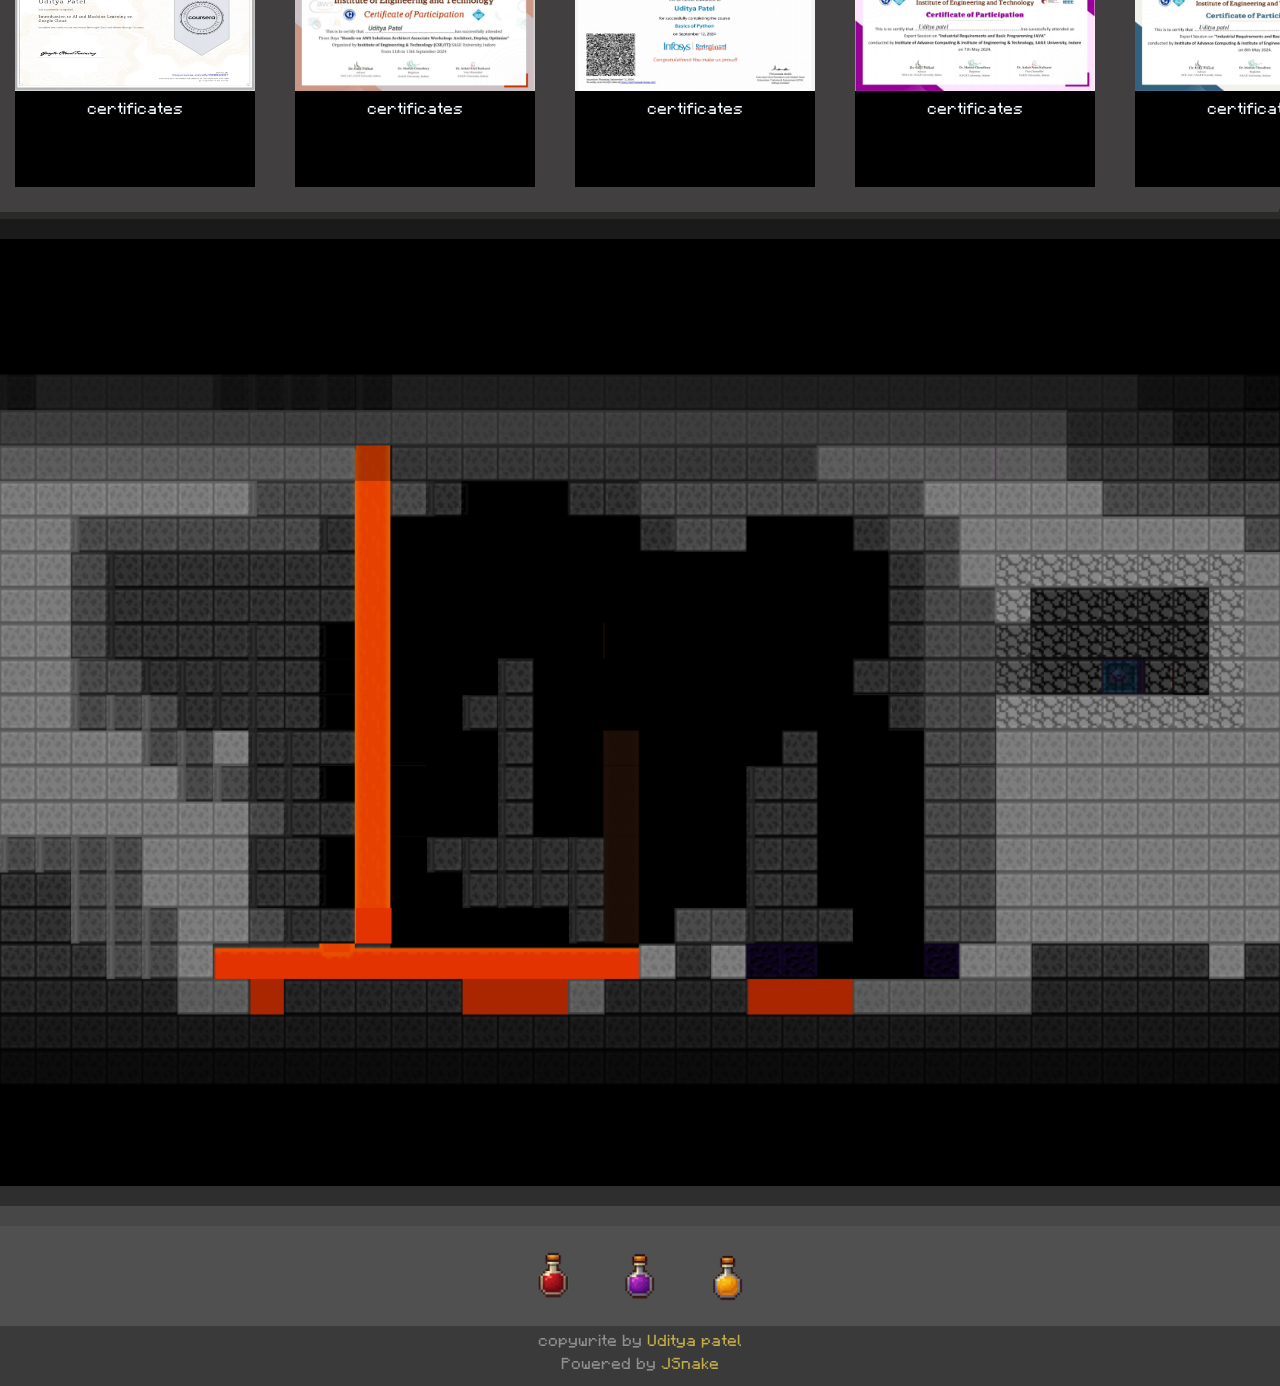
==== commit 95d5e793: "resume downlaod btn index.html" ====
--- a/index.html
+++ b/index.html
@@ -30,6 +30,27 @@
                         <p> Take a look through my projects, explore my process, and feel free to get in touch if you
                             have any questions or would like to collaborate. I'm excited to share my work with you!</p>
                         <p> Thankyou!</p>
+                        <style>
+                            .resume-btn{
+                                width: 150px;
+                                height: 30px ;
+                                background: #6E6E6E;
+                                text-align: center;
+                                align-content: center;
+                                border-radius: 1px;
+                                color: rgb(255, 255, 255);
+                                /* border: 2px solid  #c2ad47; */
+                                border-top: 2px solid #AAAAAA;
+                                border-left: 2px solid #AAAAAA;
+                                border-right: 2px solid #565656;
+                                border-bottom: 2px solid #565656;
+                            }
+                            .resume-btn:hover{
+                                background-color: #0b660b;
+                                cursor: pointer;
+                            }
+                        </style>
+                        <a href="resume/Uditya(resume)1.pdf"><div class="resume-btn">RESUME</div></a>
 
                     </div>
                 </div>
@@ -312,4 +333,5 @@
 </body>
 
 
-</html>+
+</html>
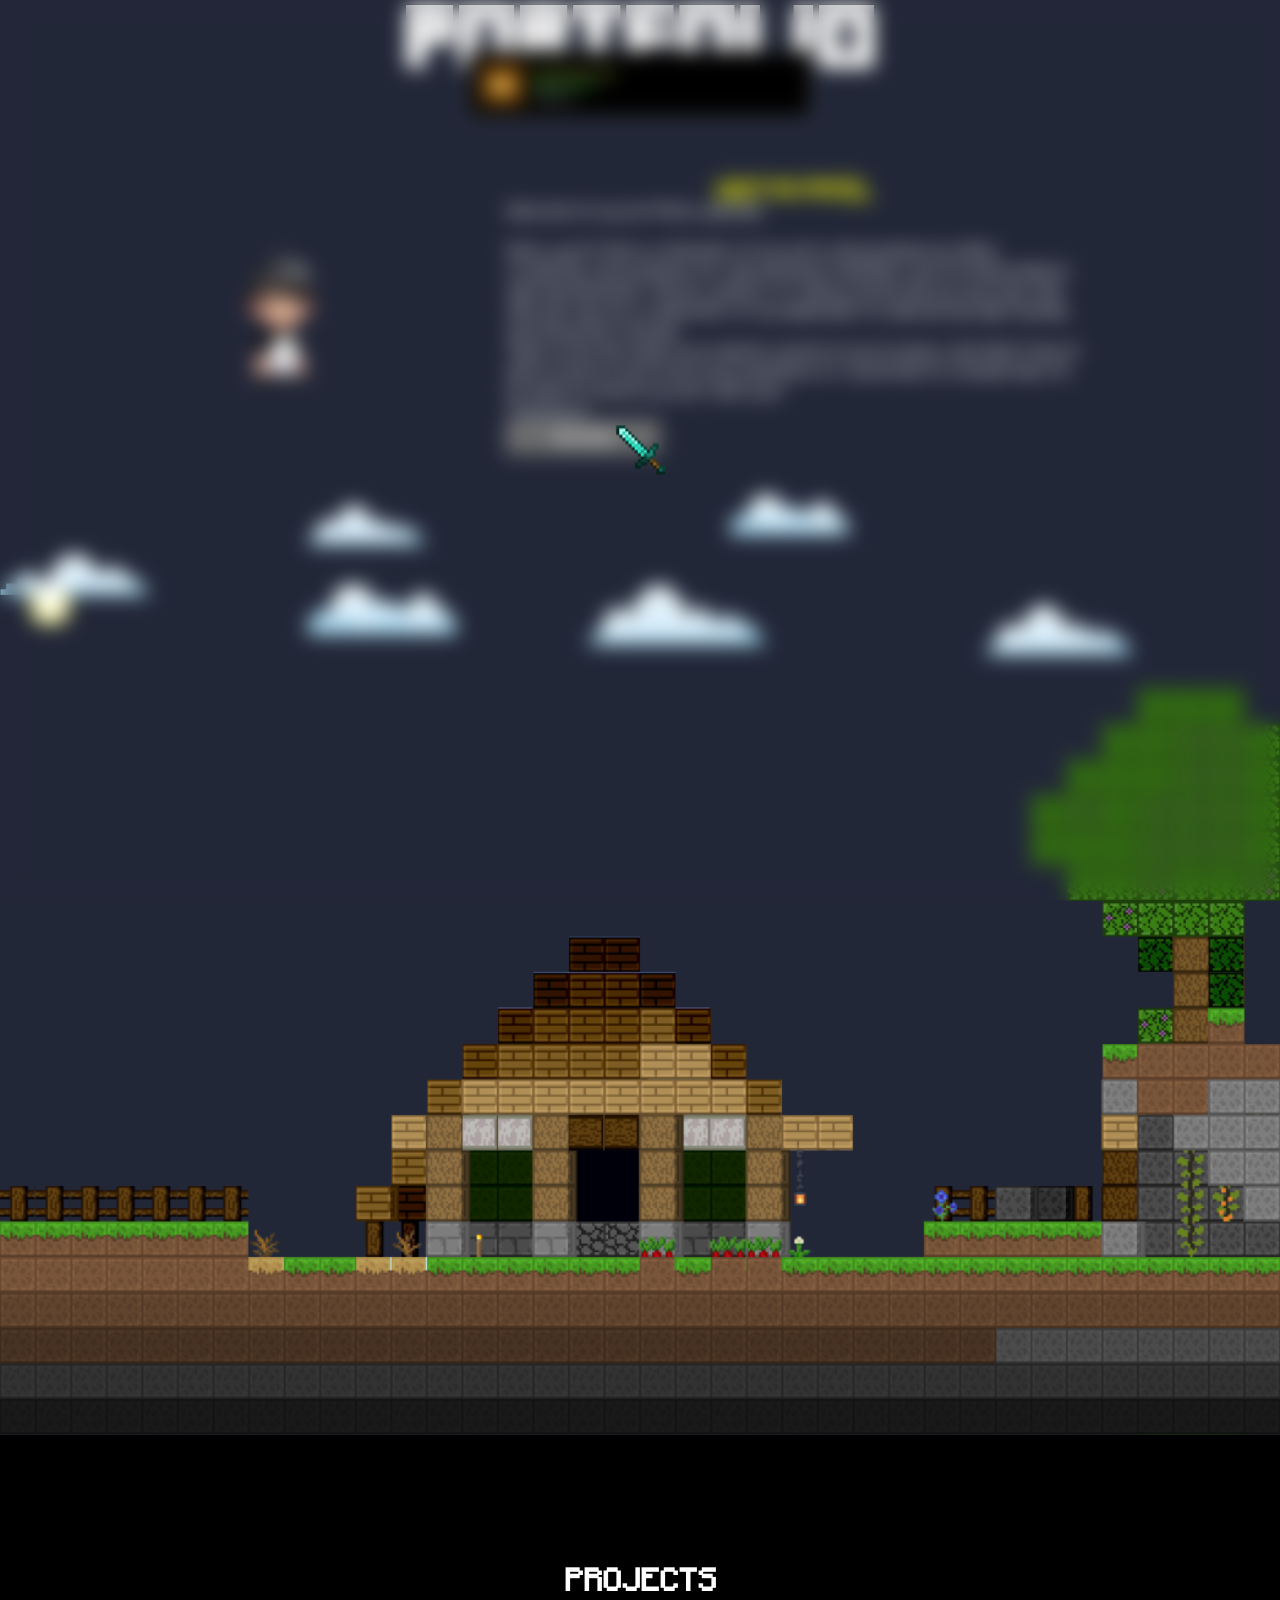
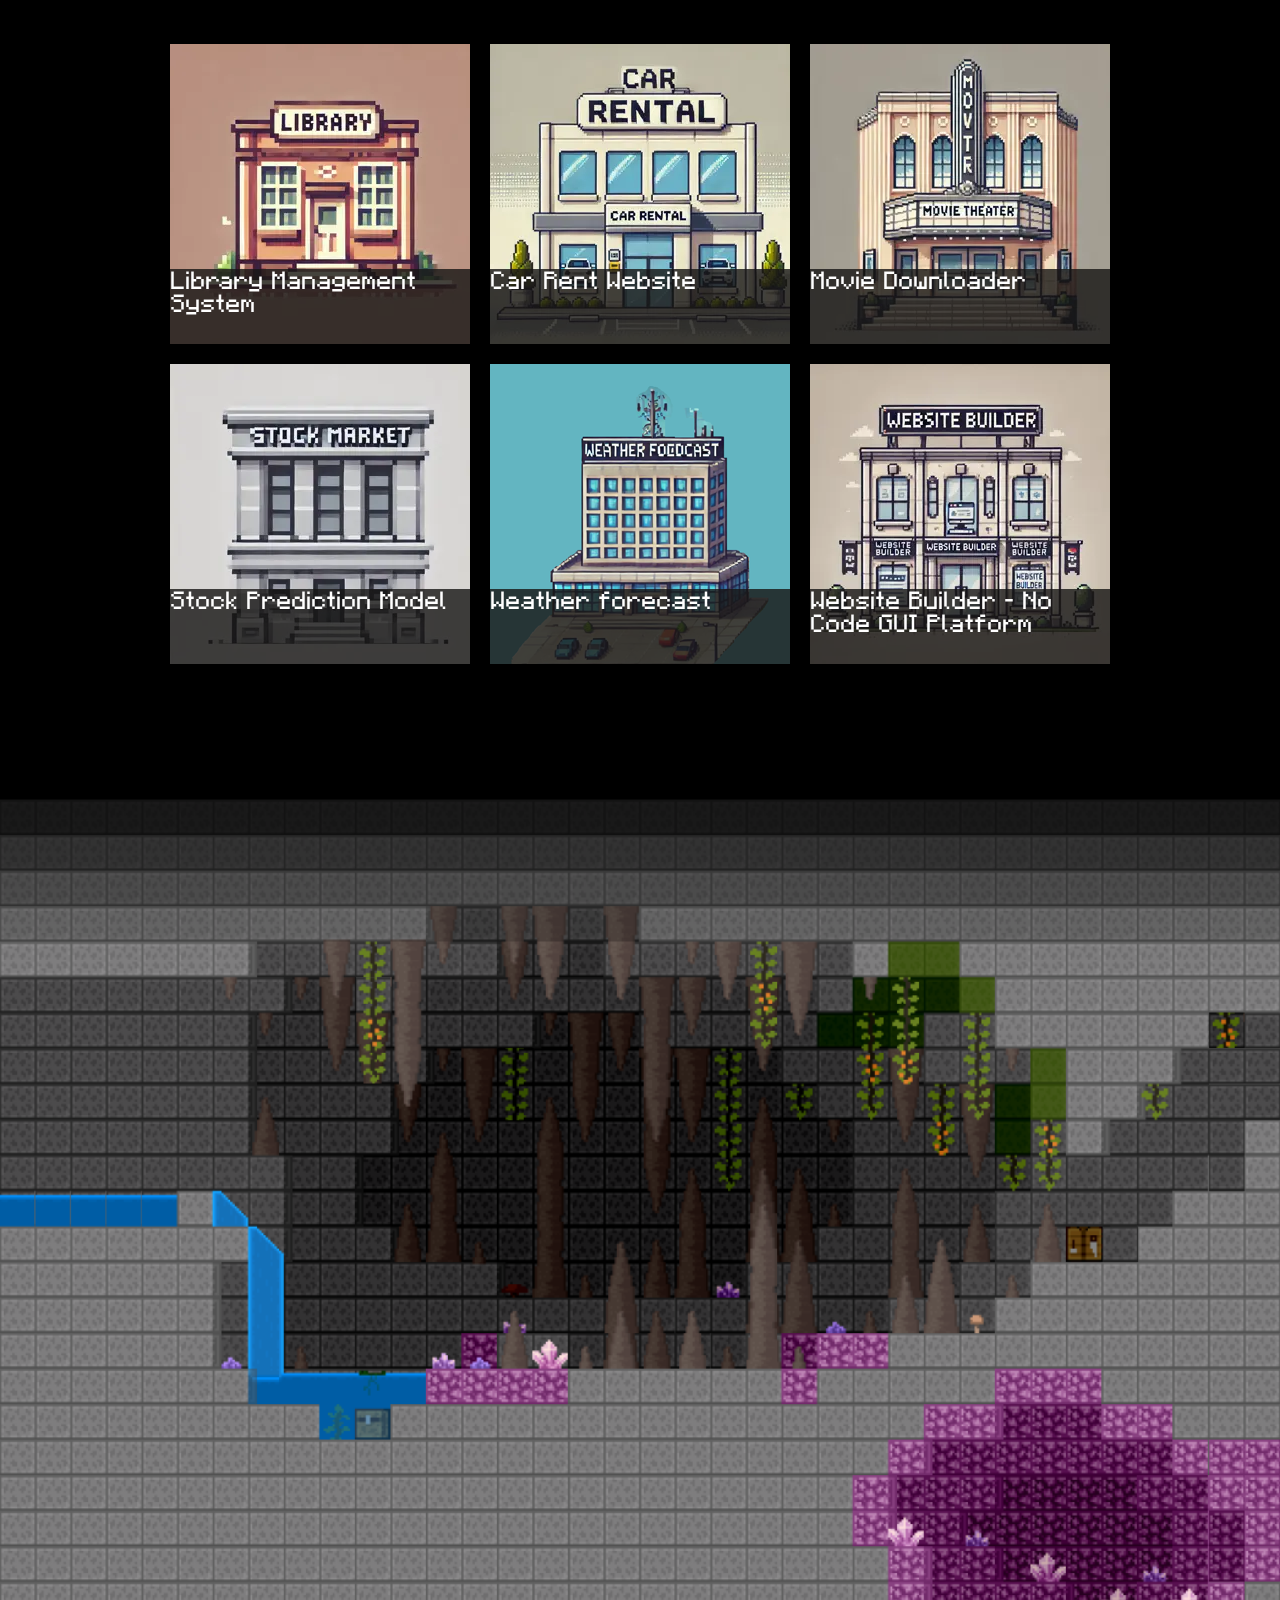
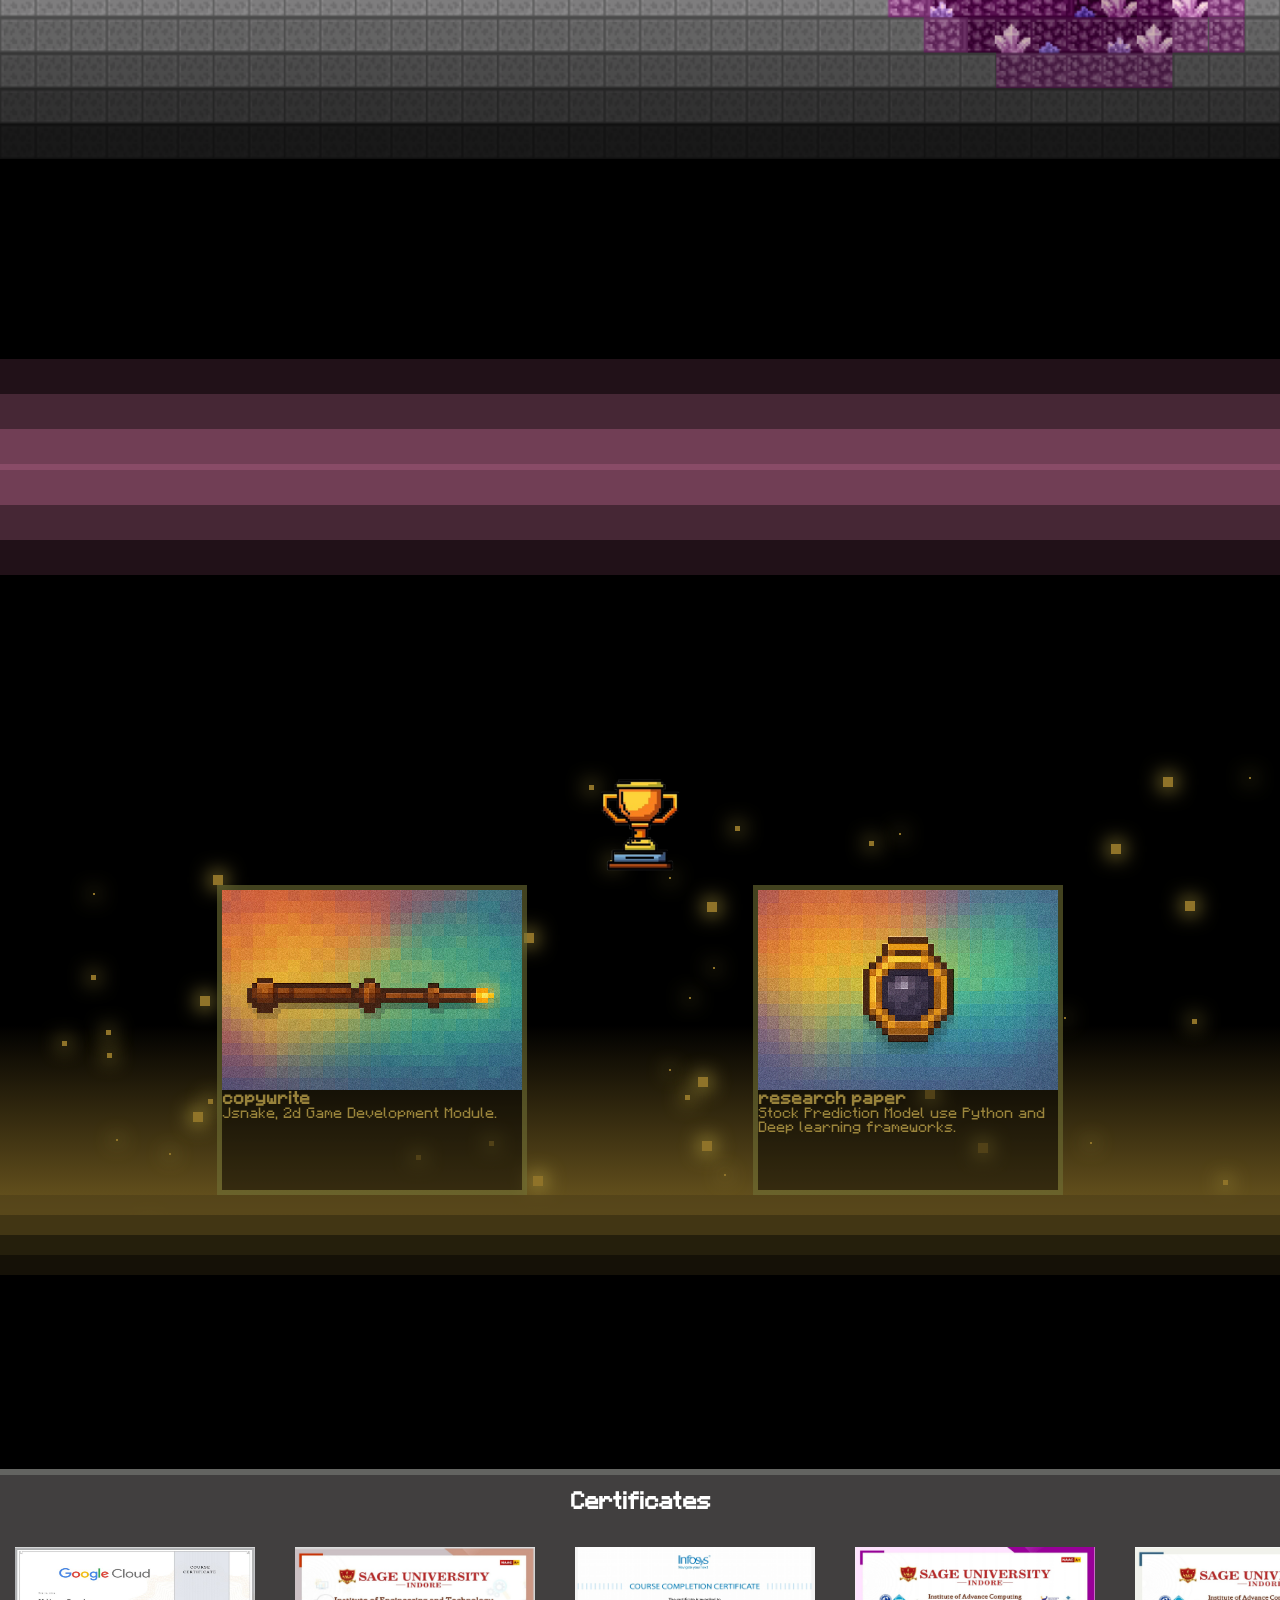
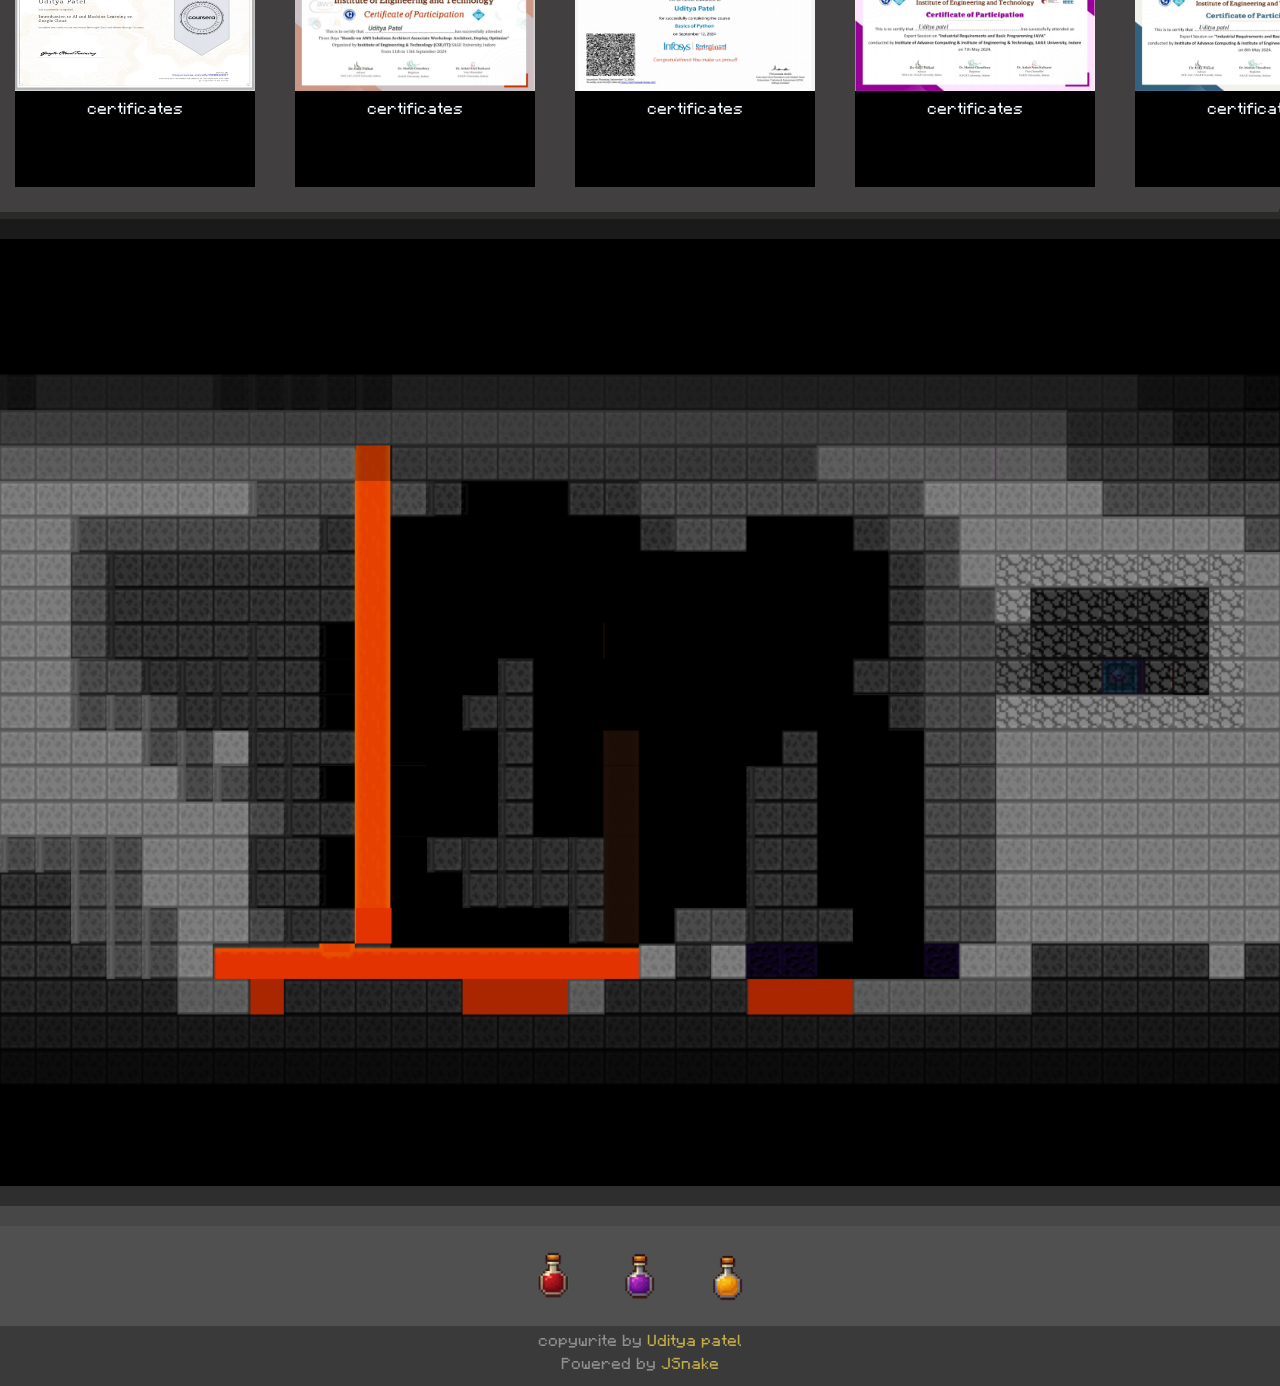
==== commit 3f1ac6a2: "download keywordindex.html" ====
--- a/index.html
+++ b/index.html
@@ -50,7 +50,7 @@
                                 cursor: pointer;
                             }
                         </style>
-                        <a href="resume/Uditya(resume)1.pdf"><div class="resume-btn">RESUME</div></a>
+                        <a href="resume/Uditya(resume)1.pdf" download ><div class="resume-btn">RESUME</div></a>
 
                     </div>
                 </div>
@@ -335,3 +335,4 @@
 
 
 </html>
+
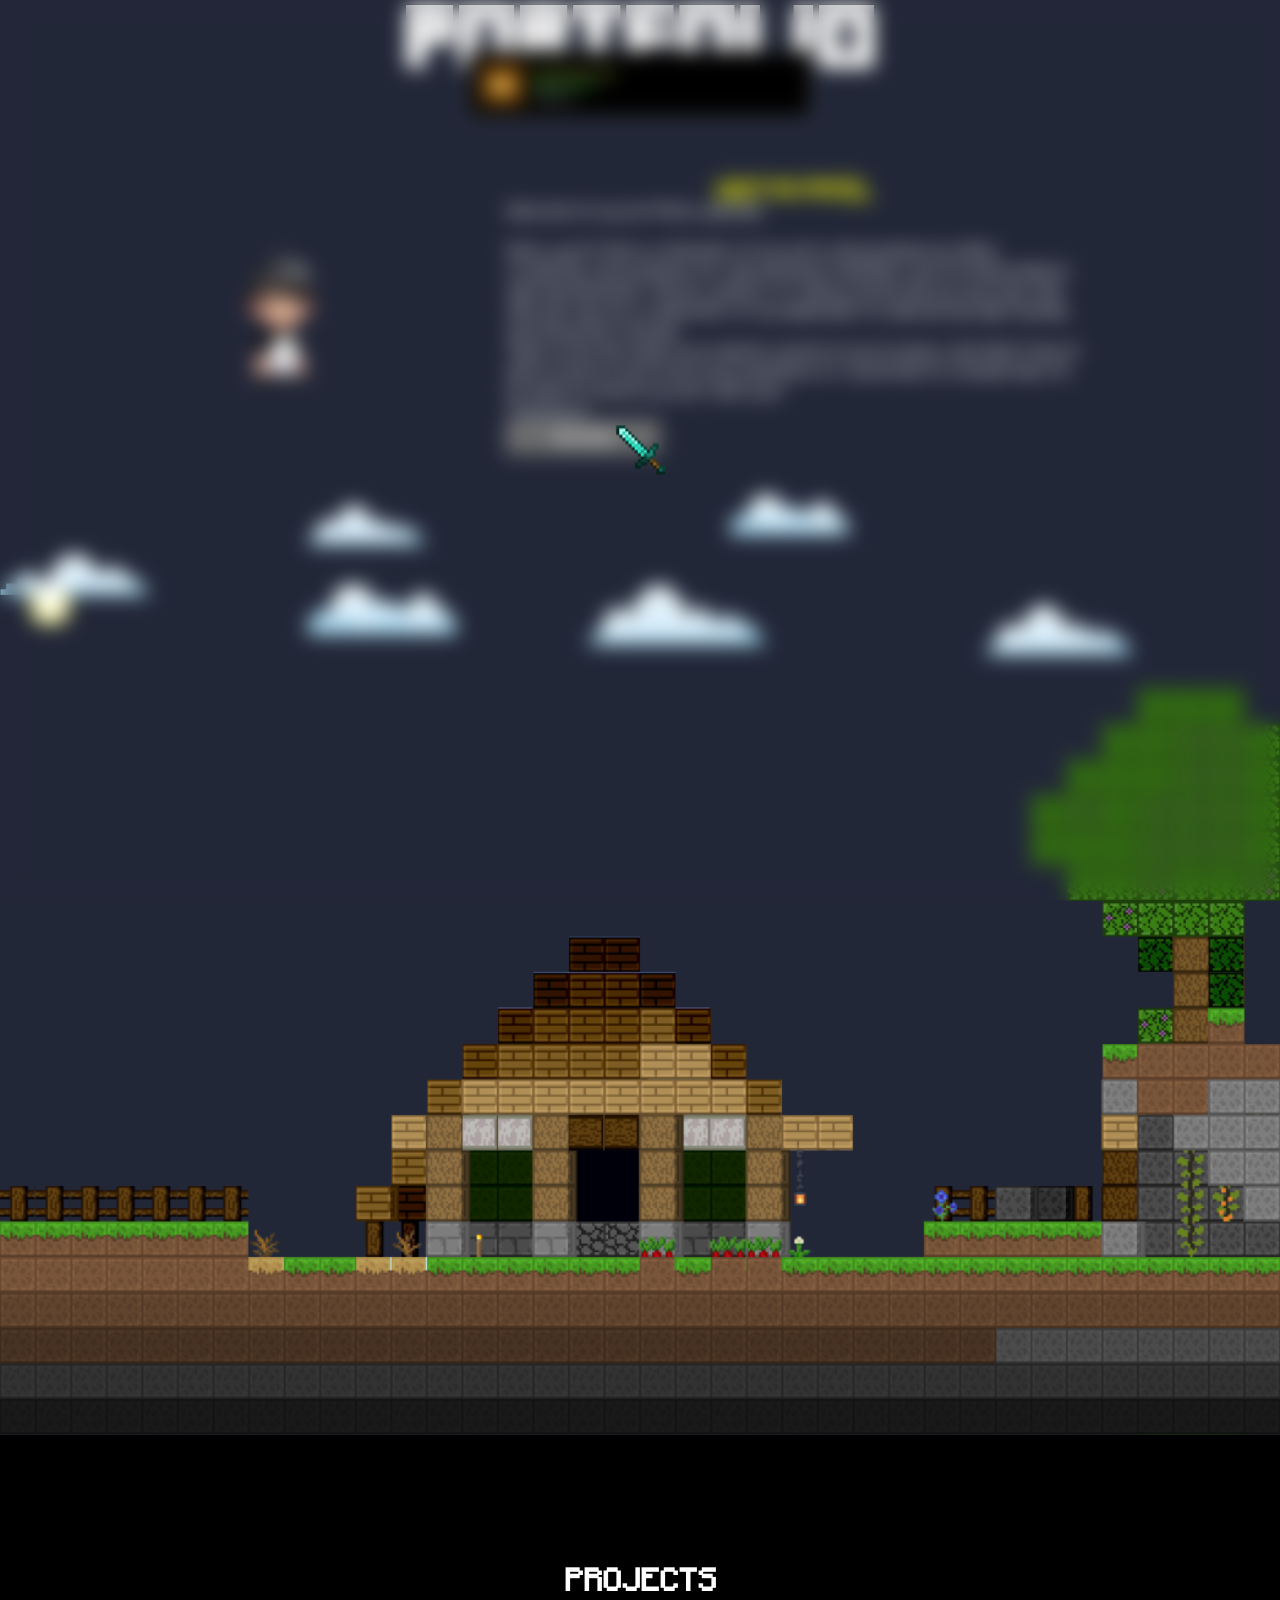
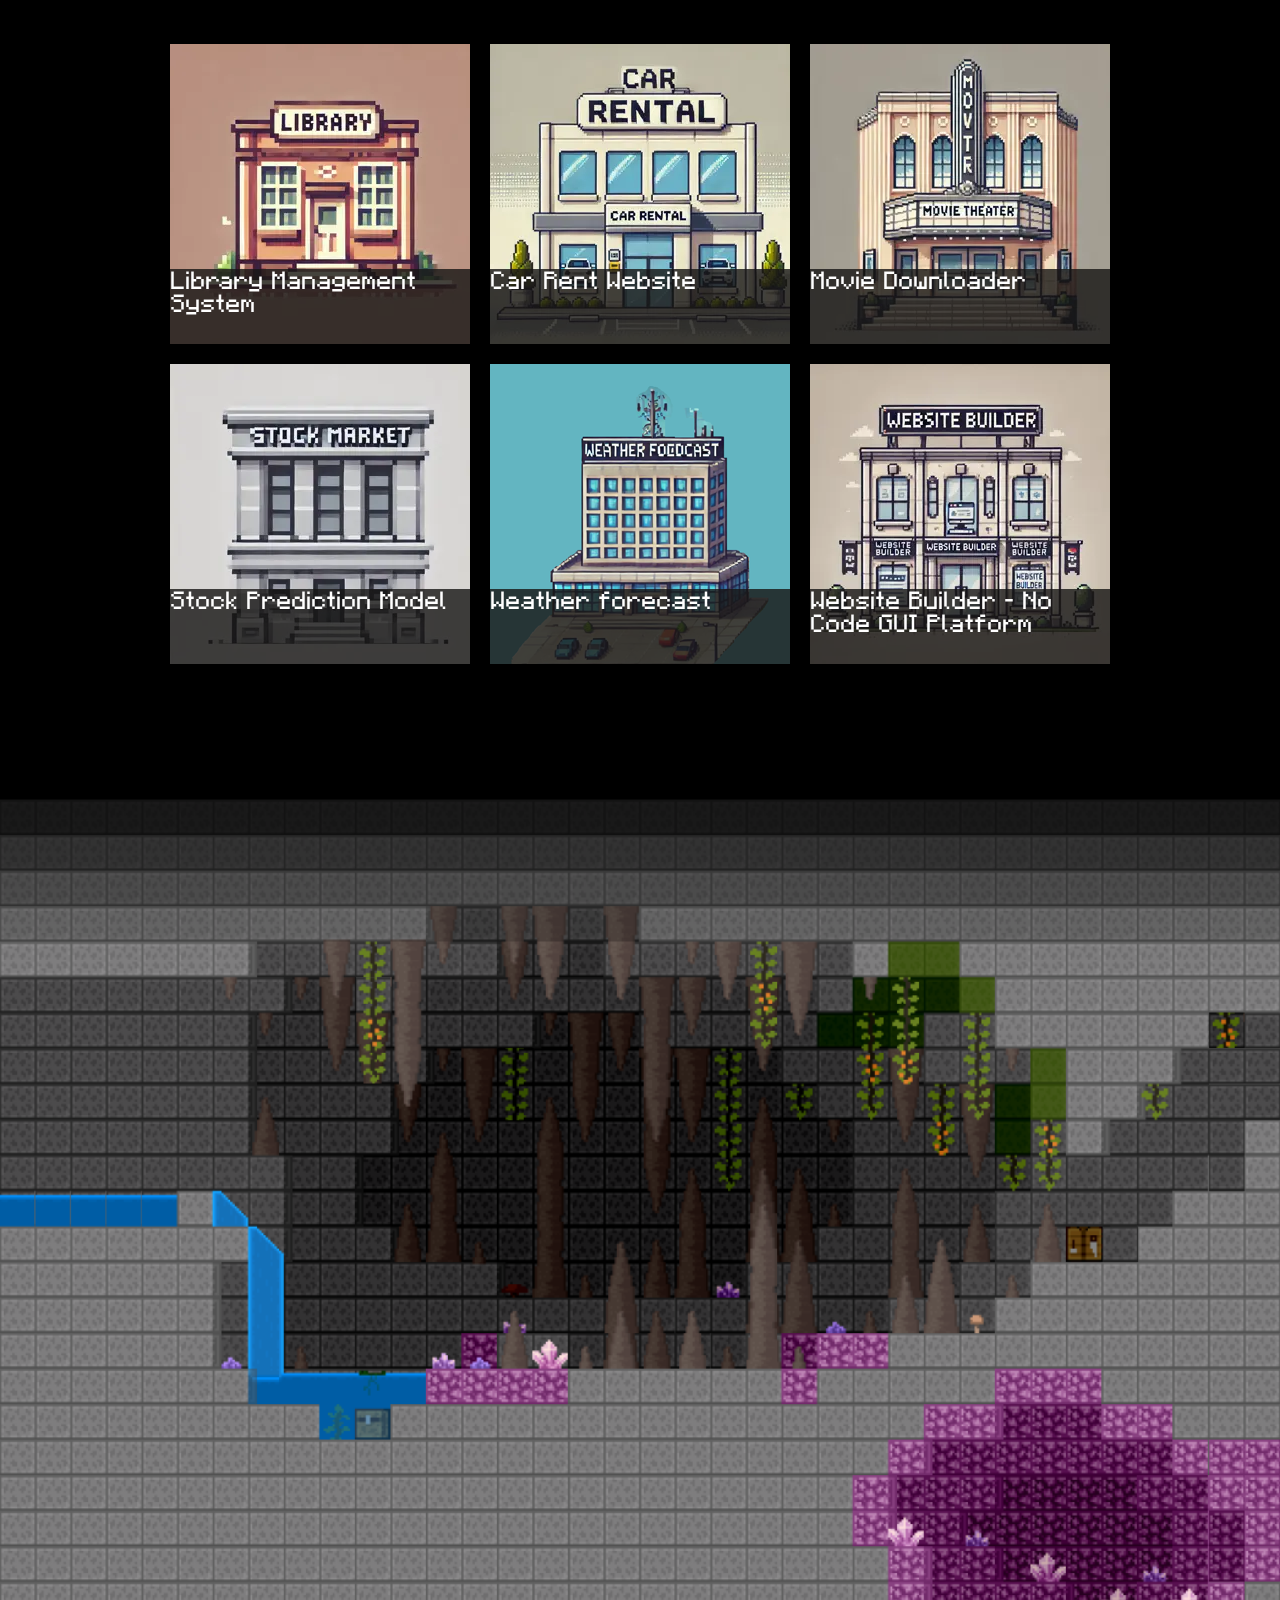
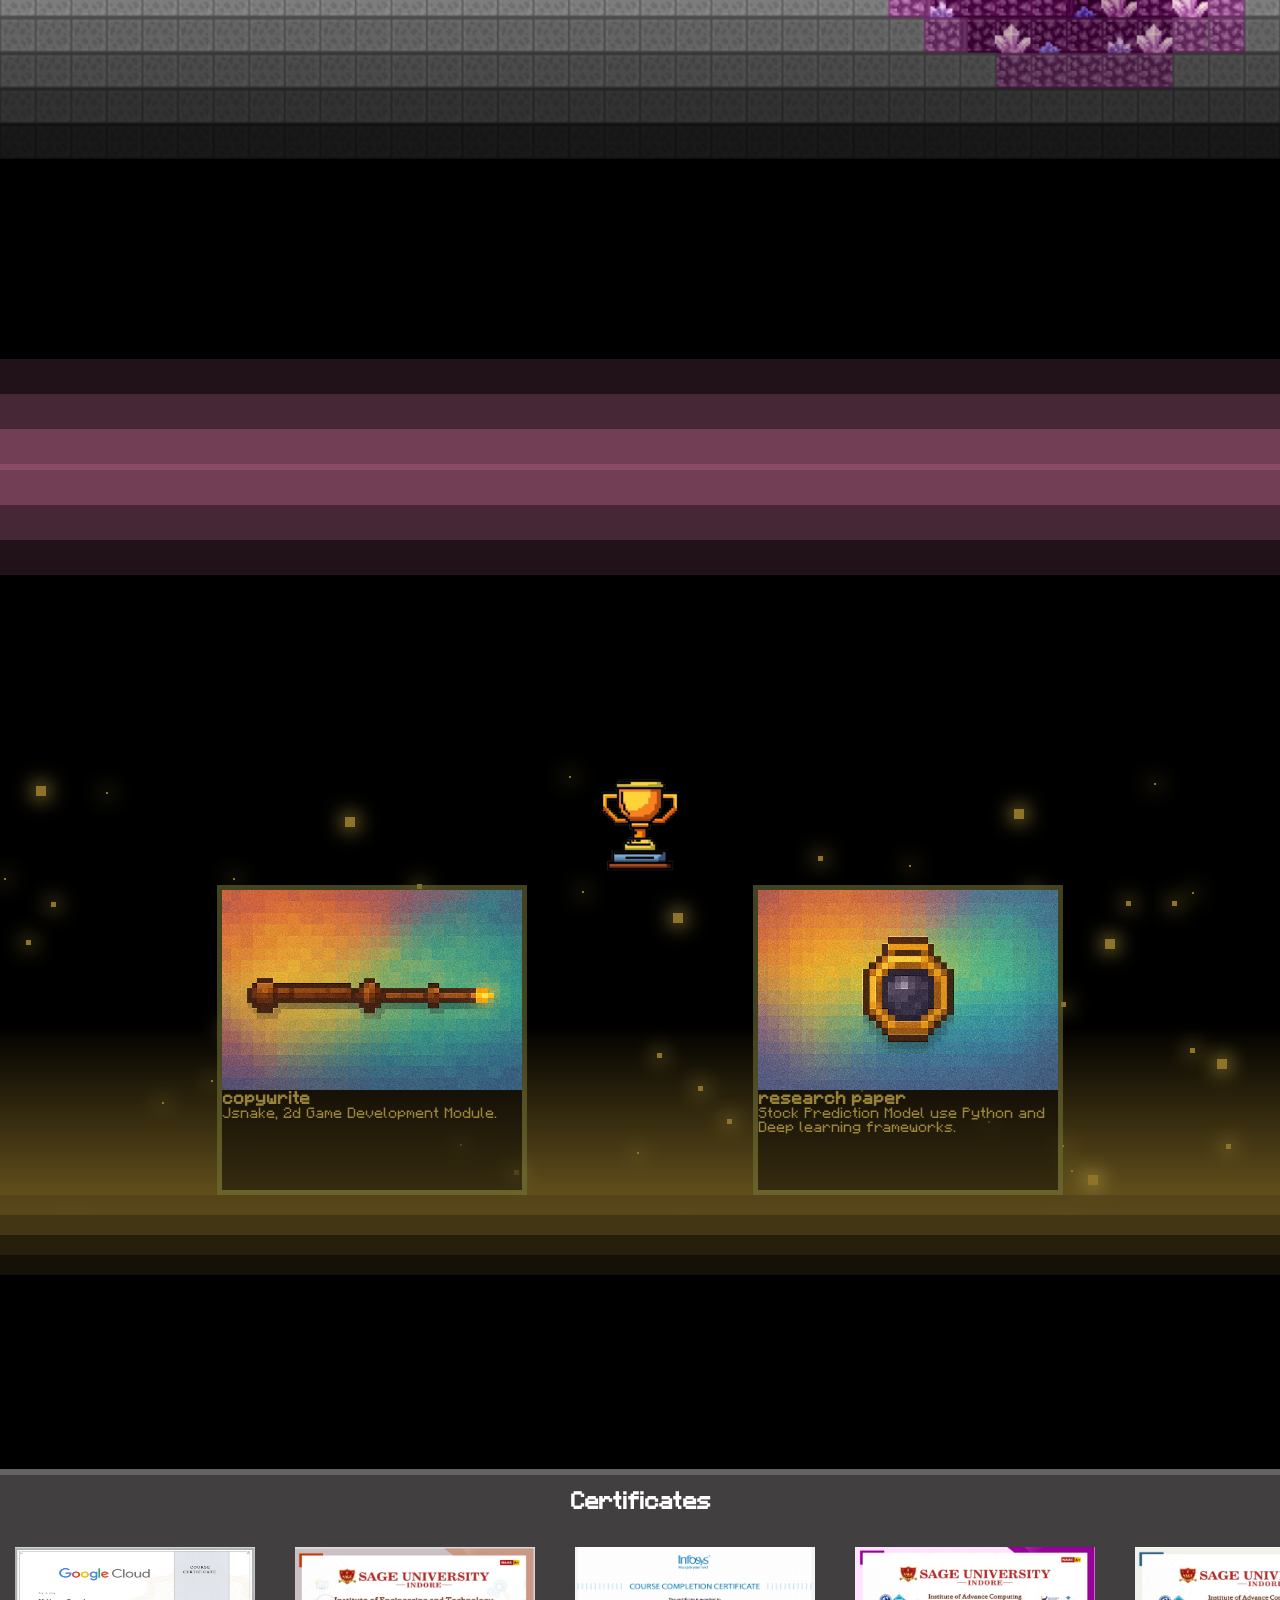
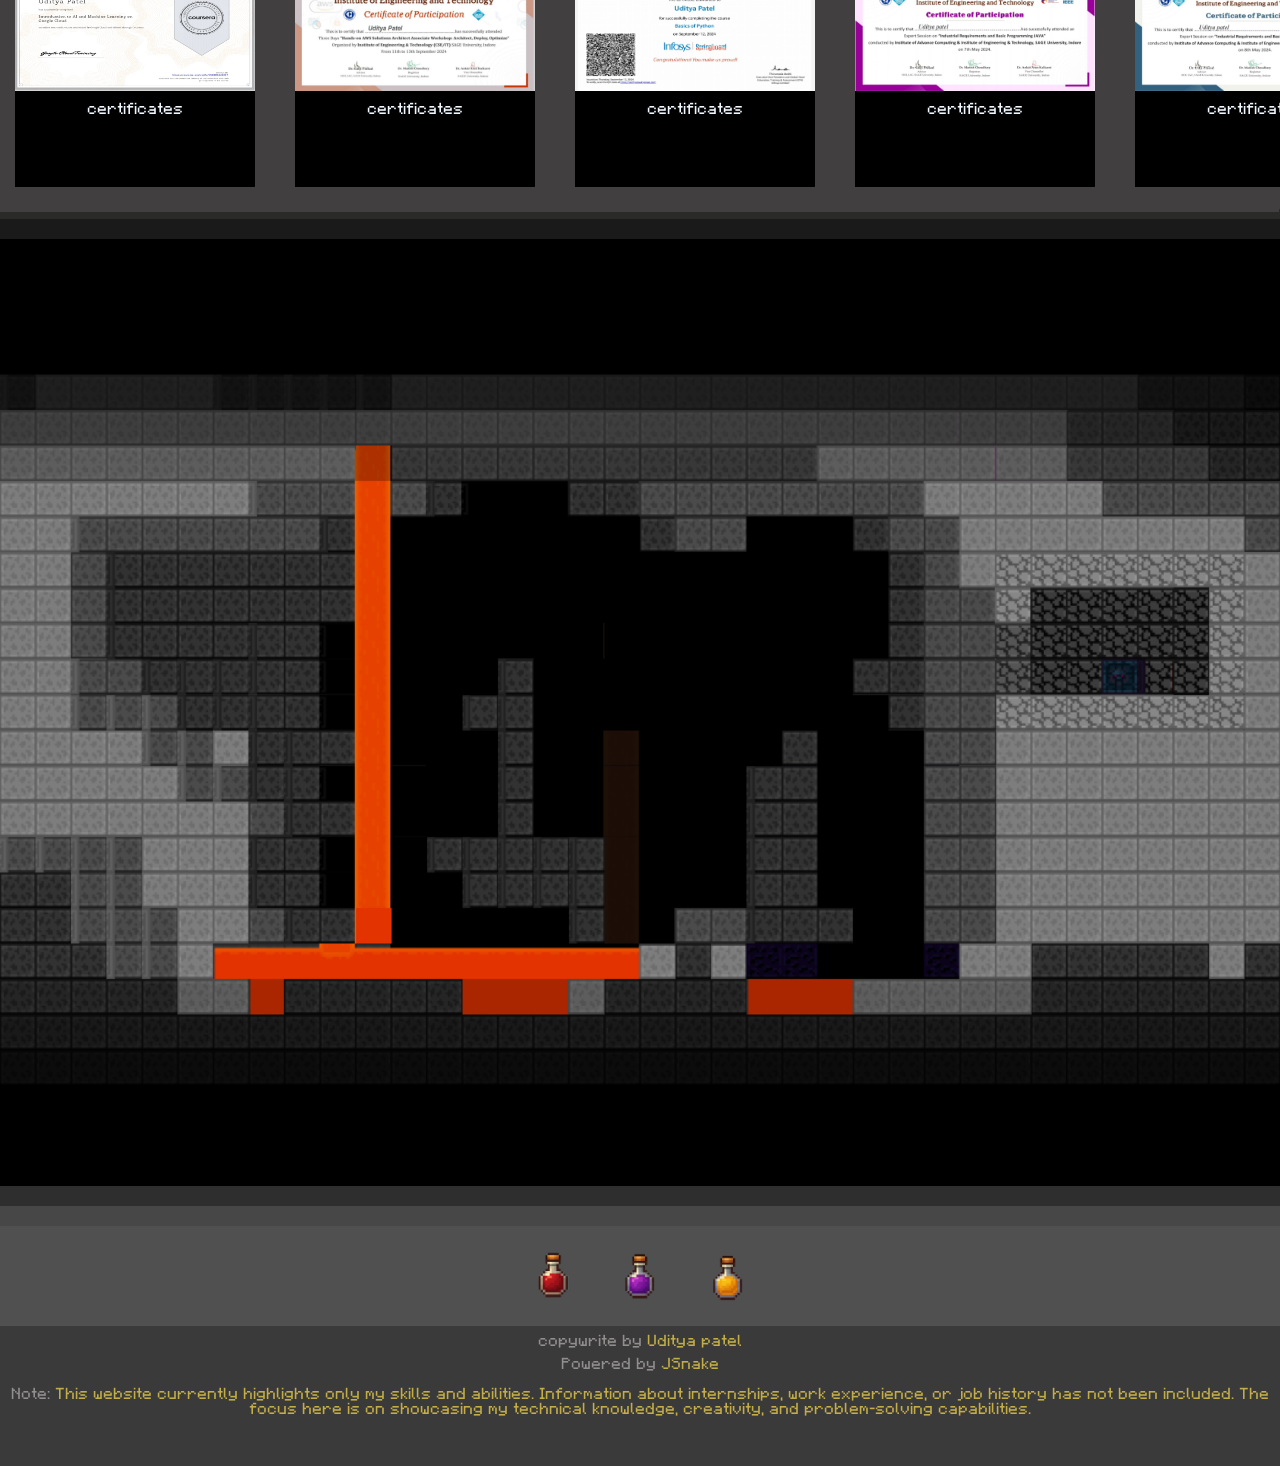
==== commit 2fd3999f: "NOte index.html" ====
--- a/index.html
+++ b/index.html
@@ -246,6 +246,12 @@
             copywrite by <label style="color: #c2ad47;">Uditya patel</label></div>
         <div style="width: 100%;height: 30px;background-color: rgb(59, 58, 58); color: rgb(145, 142, 142); text-align: center">
             Powered by <label style="color: #c2ad47;">JSnake</label></div>
+         
+        <div style="width: 100%;height: 30px;background-color: rgb(59, 58, 58); color: rgb(145, 142, 142); text-align: center">
+            Note: <label style="color: #c2ad47;">This website currently highlights only my skills and abilities. Information about internships, work experience, or job history has not been included. The focus here is on showcasing my technical knowledge, creativity, and problem-solving capabilities.</label></div>
+        <div style="width: 100%;height: 50px;background-color: rgb(59, 58, 58); color: rgb(145, 142, 142); text-align: center">
+         <label style="color: #c2ad47;"></label></div>
+            <section class="achievement-popup-section">
         
             <section class="achievement-popup-section">
   <style>
@@ -336,3 +342,4 @@
 
 </html>
 
+
--- a/style.css
+++ b/style.css
@@ -404,7 +404,19 @@
 }
 
 .certificate-board::-webkit-scrollbar {
-	display: none;
+	height: 6px;
+}
+.certificate-board::-webkit-scrollbar-track {
+  background: transparent; 
+}
+
+.certificate-board::-webkit-scrollbar-thumb {
+	background-color: #555;
+	border-radius: 10px;
+}
+
+.certificate-board::-webkit-scrollbar-thumb:hover {
+	background-color: #888;
 }
 
 .certificate-slider {
@@ -874,4 +886,5 @@
 	.content-div {
 		grid-template-columns: auto;
 	}
-}+
+}
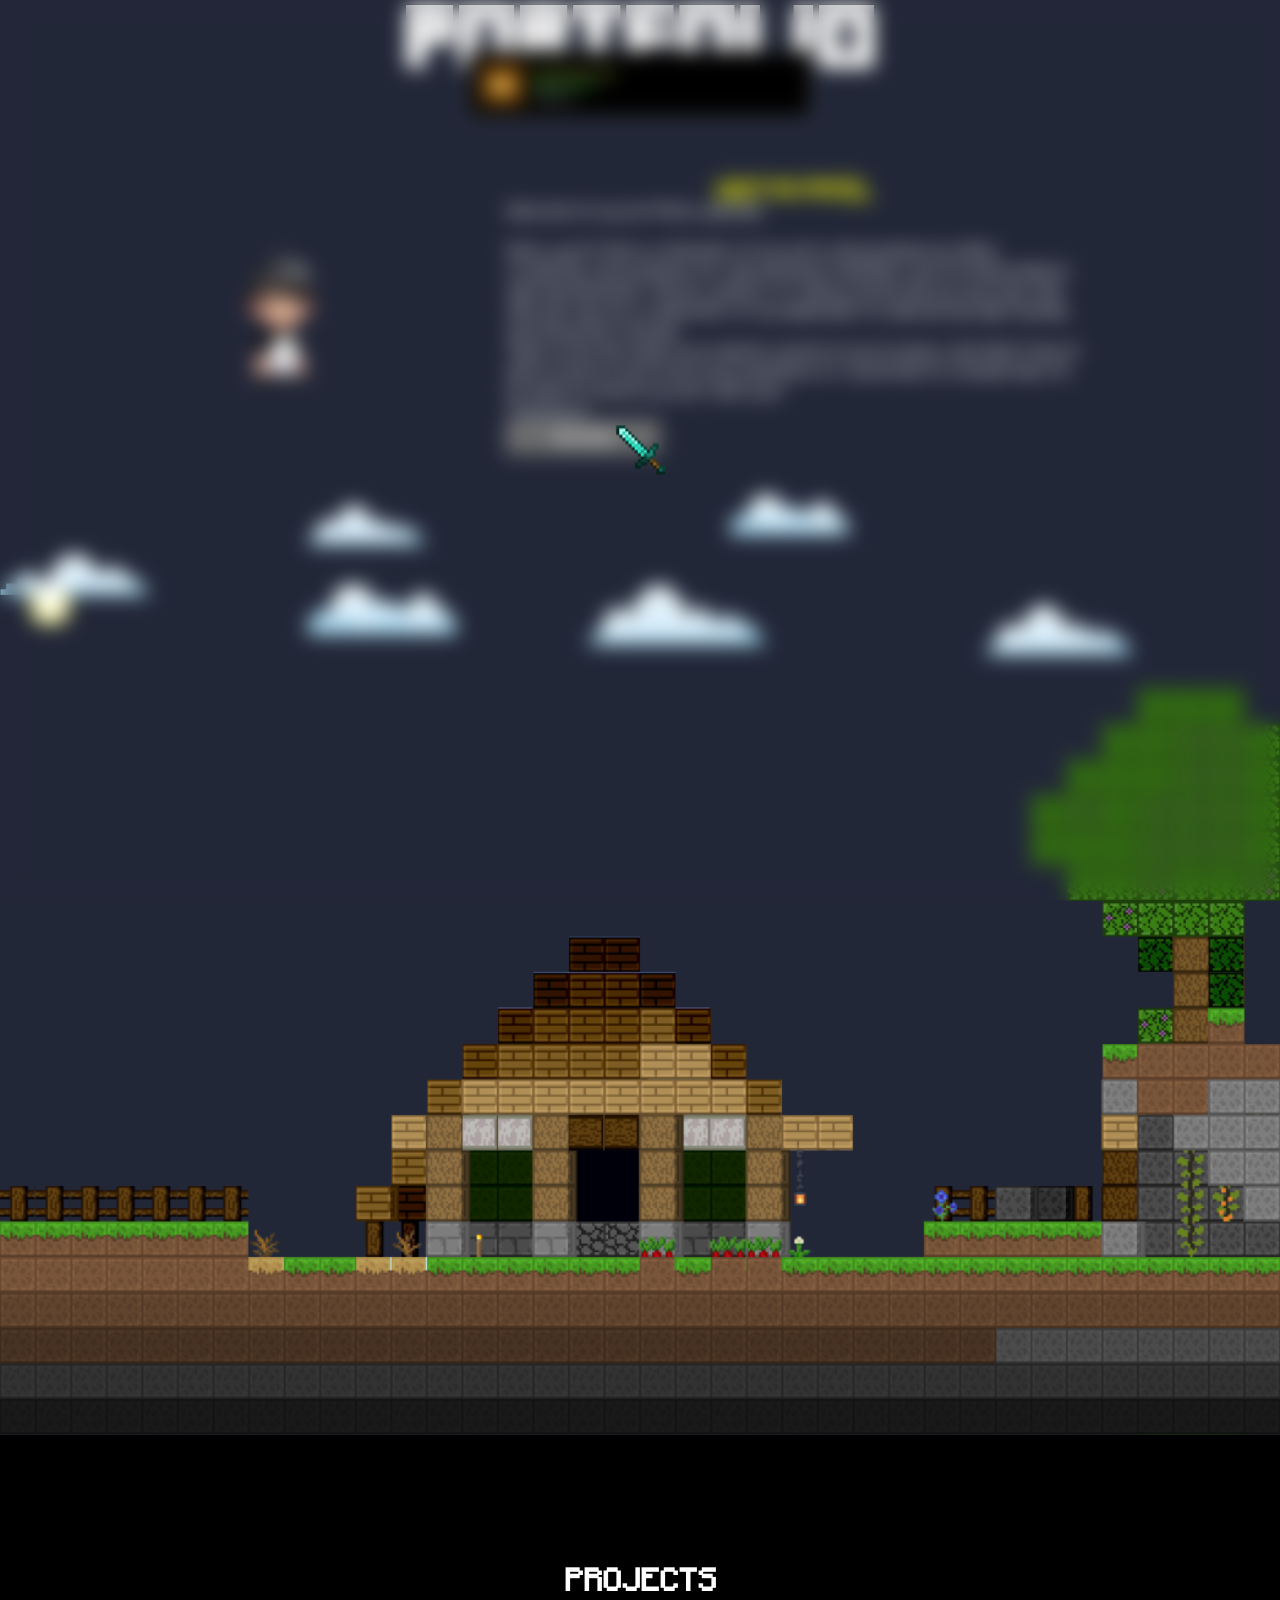
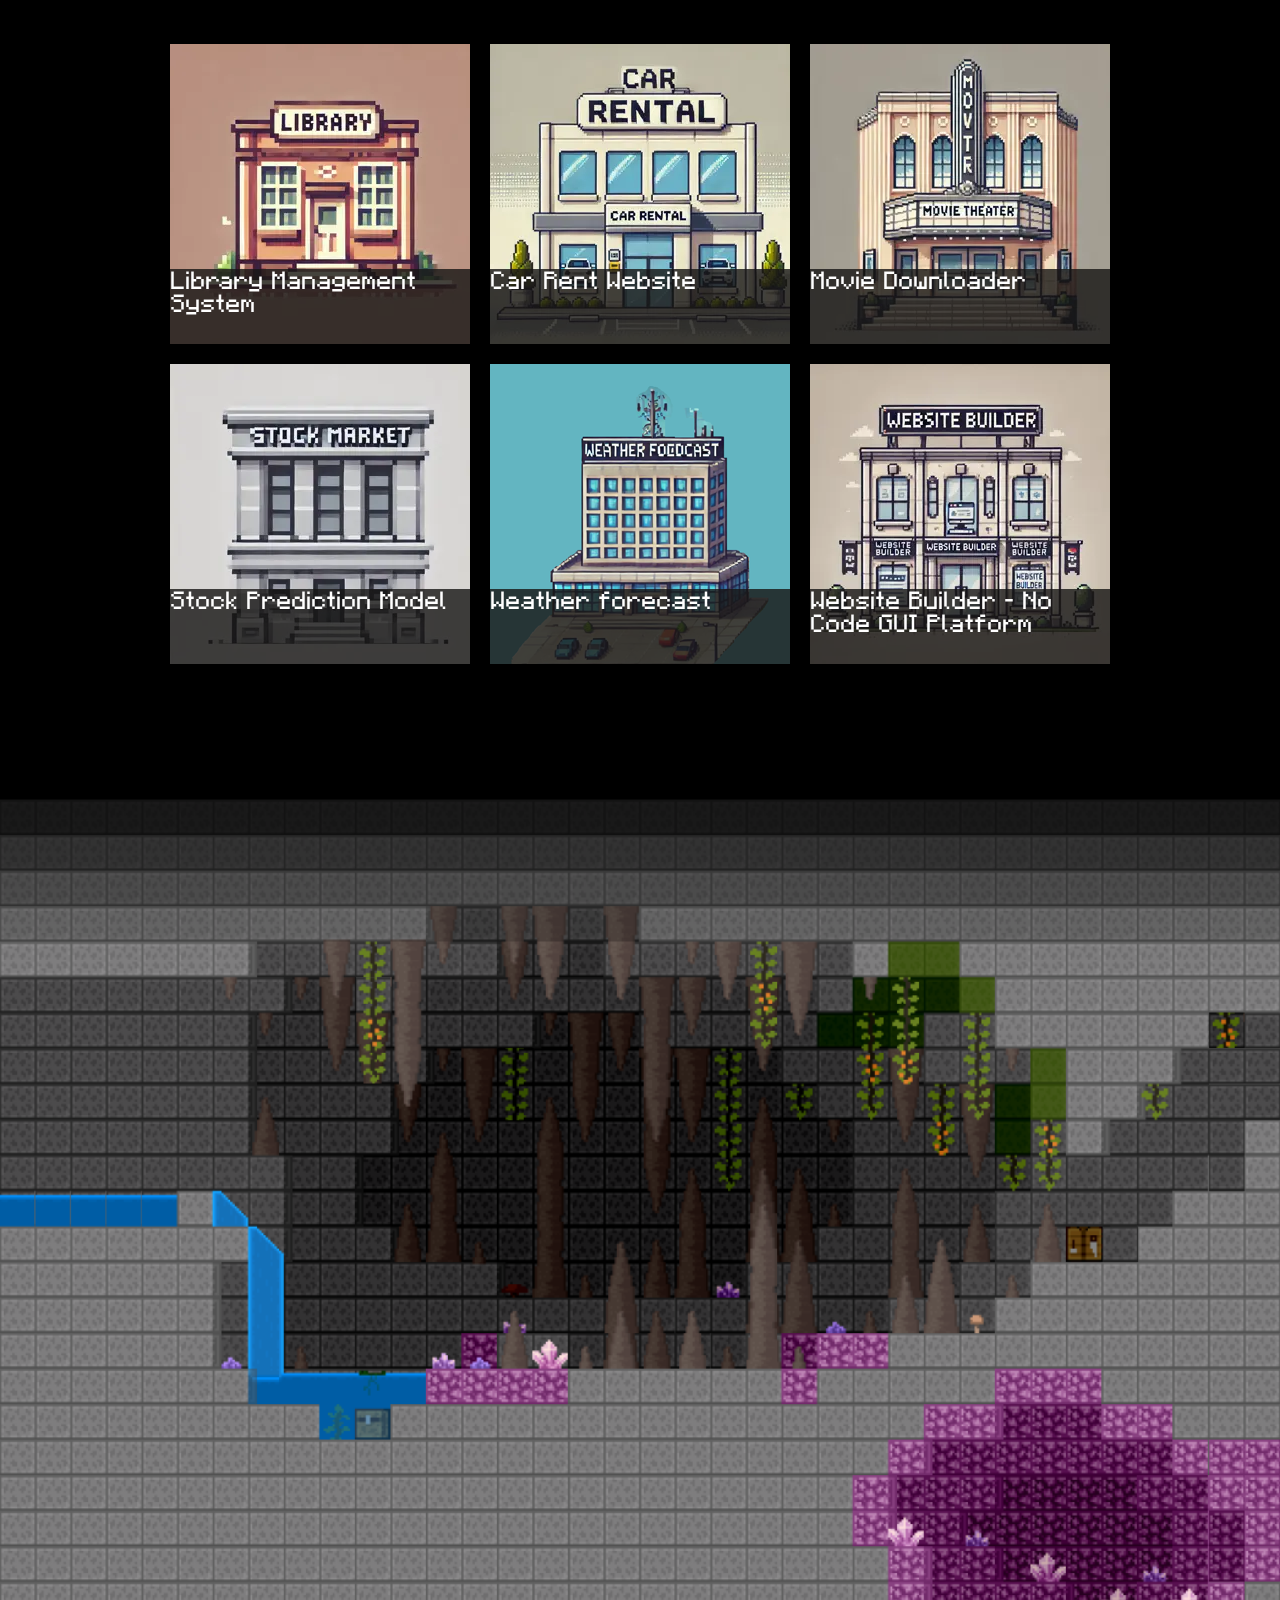
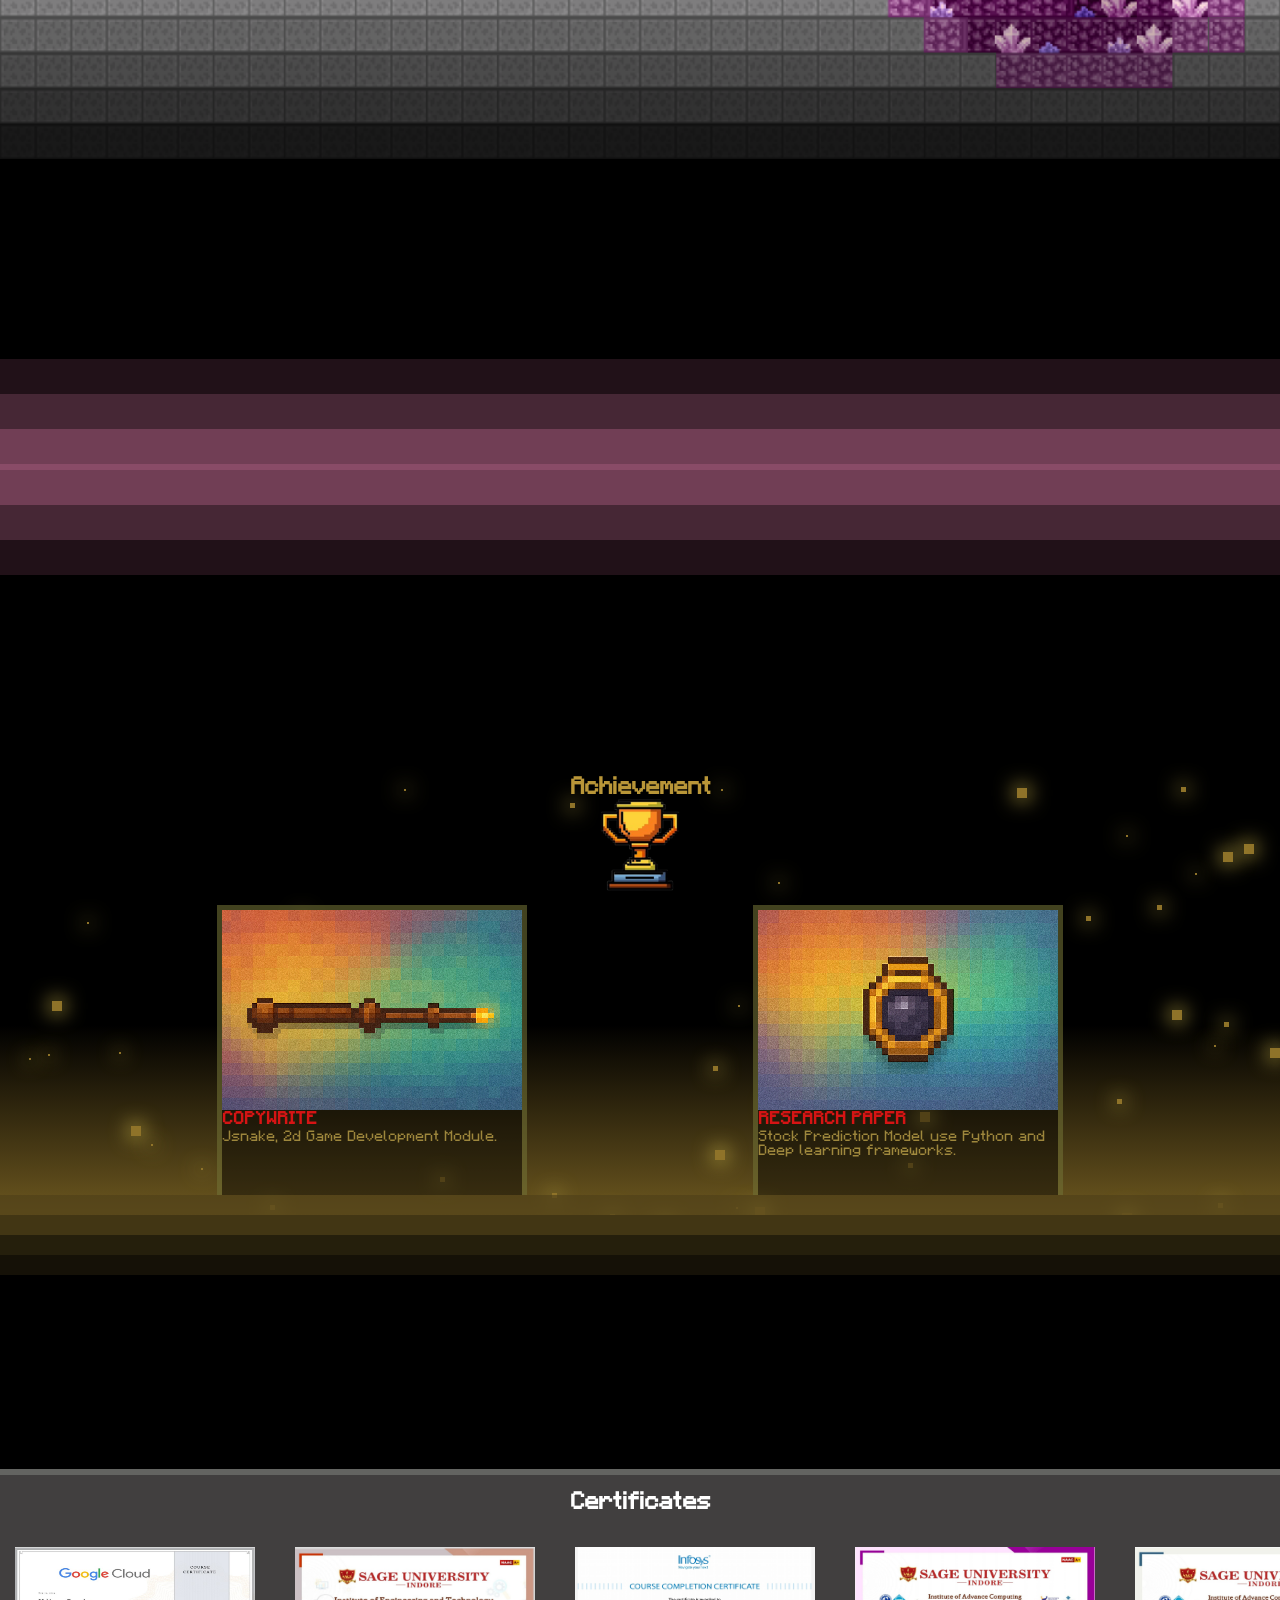
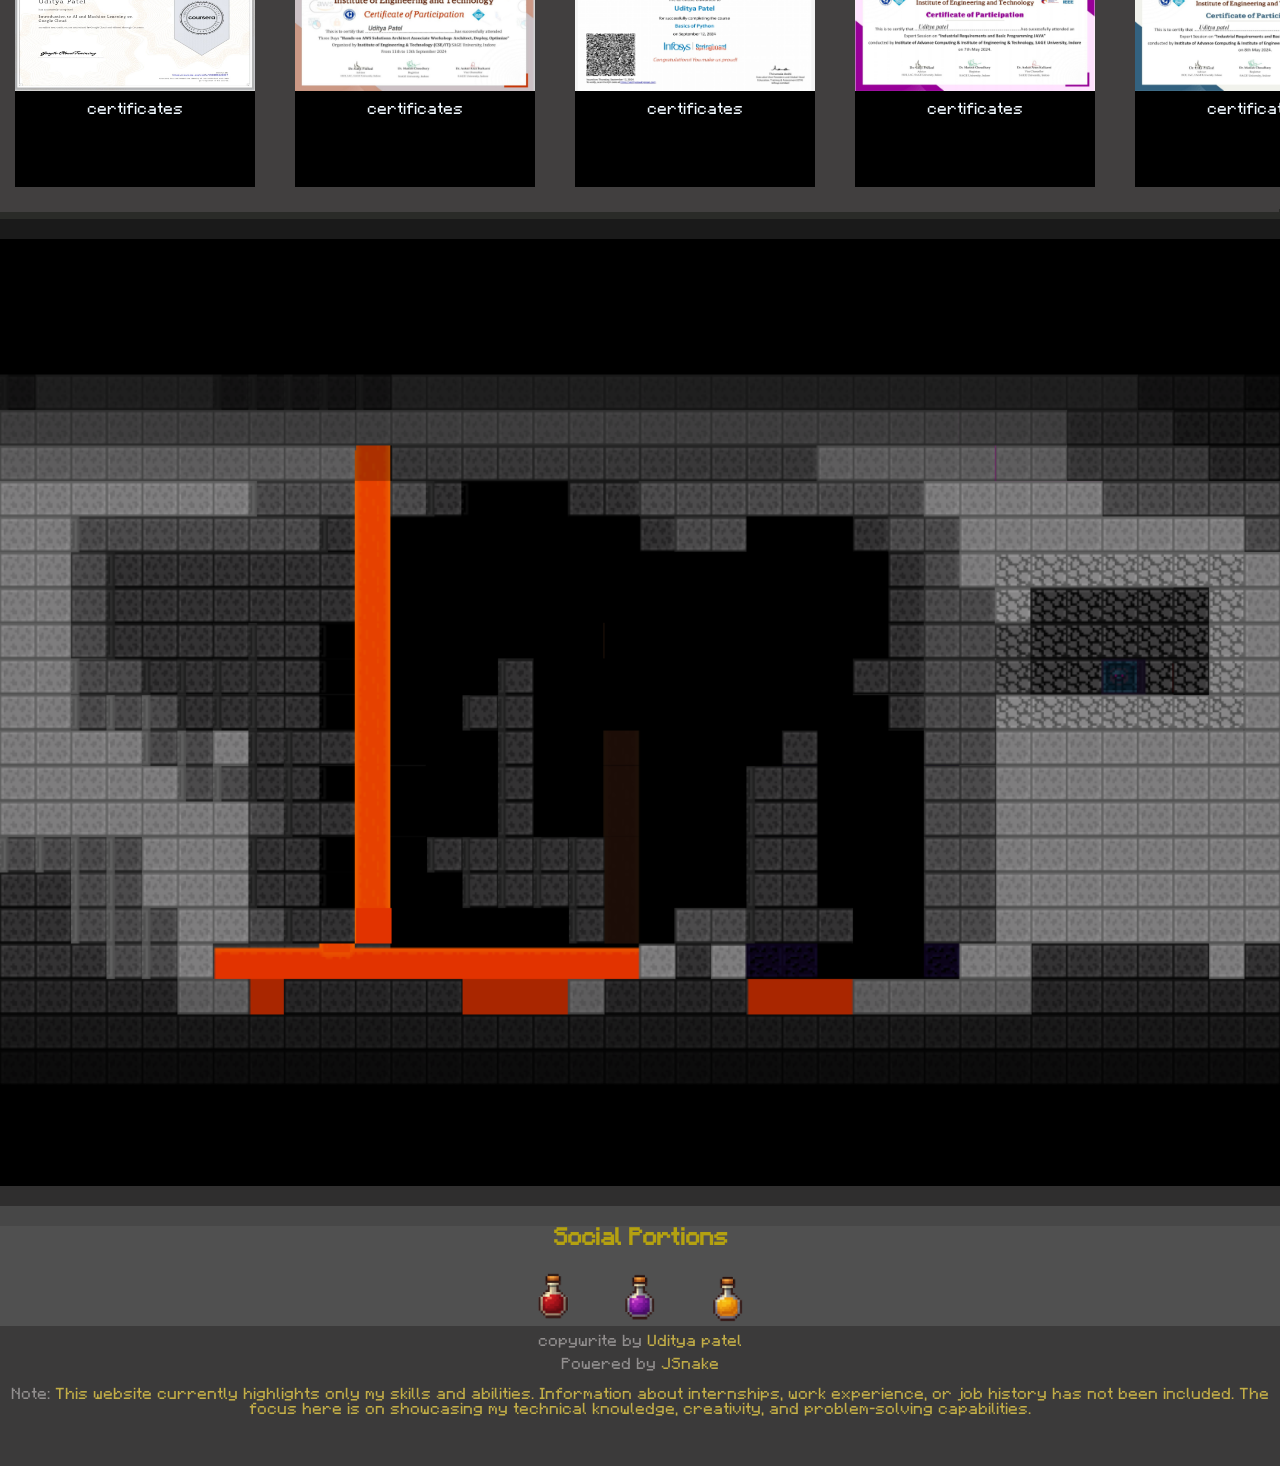
==== commit 013ba649: "seconnd commit skill logo archivment title and scroll barsand trace" ====
--- a/index.html
+++ b/index.html
@@ -30,26 +30,6 @@
                         <p> Take a look through my projects, explore my process, and feel free to get in touch if you
                             have any questions or would like to collaborate. I'm excited to share my work with you!</p>
                         <p> Thankyou!</p>
-                        <style>
-                            .resume-btn{
-                                width: 150px;
-                                height: 30px ;
-                                background: #6E6E6E;
-                                text-align: center;
-                                align-content: center;
-                                border-radius: 1px;
-                                color: rgb(255, 255, 255);
-                                /* border: 2px solid  #c2ad47; */
-                                border-top: 2px solid #AAAAAA;
-                                border-left: 2px solid #AAAAAA;
-                                border-right: 2px solid #565656;
-                                border-bottom: 2px solid #565656;
-                            }
-                            .resume-btn:hover{
-                                background-color: #0b660b;
-                                cursor: pointer;
-                            }
-                        </style>
                         <a href="resume/Uditya(resume)1.pdf" download ><div class="resume-btn">RESUME</div></a>
 
                     </div>
@@ -77,11 +57,9 @@
         </section>
         <!-- overworld window -->
         <div class="window ach-block" data-title="Debugging Buddy" data-desc="Man’s best friend, now in code too.">
-            <!-- <canvas id="houseJSnakeCanvas" class="base2"></canvas> -->
-            <!-- <canvas id="house2JSnakeCanvas" class="base2"></canvas> -->
             <div id="houseJSnakeCanvas" class="base2"></div>
-            <canvas id="house2JSnakeCanvas" class="base2" style="position: absolute;z-index: 0;"></canvas>
-            <canvas id="house3JSnakeCanvas" class="" style="position: absolute;z-index: 1;"></canvas>
+            <canvas id="house2JSnakeCanvas" class="base2 ani-layer" ></canvas>
+            <canvas id="house3JSnakeCanvas" class=" filter-layer" ></canvas>
         </div>
         <!-- projects section -->
         <section class="projects ach-block" data-title="Crafting Creativity" data-desc="Built projects with imagination and precision.">
@@ -129,7 +107,9 @@
         <section class="section-achievement ach-block" data-title="Glory Under the Stars" data-desc="Built projects that shine even in the dark." >
             <section class="section-achievement-bg"></section>
             <section class="section-achievement-content">
+                <h2 style="text-align: center;">Achievement</h2>
                 <div>
+                    
                     <img class="achievement-img" src="assets/archivment/trophy.png" alt="">
                 </div>
 
@@ -159,10 +139,10 @@
         <div class="slab20" style="background-color: rgb(26, 26, 26);"></div>
         <div class="slab100" style="background-color: rgb(0, 0, 0);"></div>
         <!-- lava pool window -->
-        <div class="window  ach-block" data-title="Lava Pool Found!" data-desc="Burned away all obstacles like they never existed." >
+        <div class="window  ach-block" data-title="Lava Pool" data-desc="Burned away all obstacles like they never existed." >
             <div id="lava1JSnakeCanvas" class=""></div>
-            <canvas id="lava3JSnakeCanvas" class="" style="position: absolute;"></canvas>
-            <canvas id="lava2JSnakeCanvas" class="" style="position: absolute;"></canvas>
+            <canvas id="lava3JSnakeCanvas" style="position: absolute;"></canvas>
+            <canvas id="lava2JSnakeCanvas" style="position: absolute;"></canvas>
         </div>
         <script type="module" src="JS/canvasScript.js"></script>
         <!-- model  -->
@@ -225,6 +205,7 @@
         <div class="slab20" style="background-color: rgb(71, 71, 71);"></div>
         <!-- Social icons -->
         <section class="social-section">
+            <h2 style="color: rgb(180, 161, 16);text-align: center;">Social Portions</h2>
             <div class="social-container">
                 <a href="https://www.instagram.com/itz_udii.25/">
                     <div class="social-icon" style="background-image: url('assets/social/instagram.png');" id="instagram">
--- a/style.css
+++ b/style.css
@@ -43,8 +43,9 @@
 	background-color: rgb(34, 39, 56);
 	/* cursor: url('assets/cursor/diamond_sword.png'), auto; */
 }
-.noyscroll{
-	overflow-y:  hidden;
+
+.noyscroll {
+	overflow-y: hidden;
 }
 
 h1 {
@@ -177,8 +178,39 @@
 
 .content-div-div-info p {
 	/* line-height: 20px; */
-	line-height: clamp(13px,4vw,20px);
-	font-size: clamp(10px,4vw,16px);
+	line-height: clamp(13px, 4vw, 20px);
+	font-size: clamp(10px, 4vw, 16px);
+}
+
+/* Resume button  ==================== */
+.resume-btn {
+	width: 150px;
+	height: 30px;
+	background: #6E6E6E;
+	text-align: center;
+	align-content: center;
+	border-radius: 1px;
+	color: rgb(255, 255, 255);
+	border-top: 2px solid #AAAAAA;
+	border-left: 2px solid #AAAAAA;
+	border-right: 2px solid #565656;
+	border-bottom: 2px solid #565656;
+}
+
+.resume-btn:hover {
+	background-color: #0b660b;
+	cursor: pointer;
+}
+
+/* layer Animation */
+.ani-layer {
+	position: absolute;
+	z-index: 0;
+}
+/* layer filter */
+.filter-layer {
+	position: absolute;
+	z-index: 1;
 }
 
 /* projects ==================== */
@@ -213,8 +245,21 @@
 }
 
 .projects-collection::-webkit-scrollbar {
-	display: none;
-
+	height: 6px;
+	width: 6px;
+}
+
+.projects-collection::-webkit-scrollbar-track {
+	background: #212121;
+}
+
+.projects-collection::-webkit-scrollbar-thumb {
+	background-color: #555;
+	border-radius: 10px;
+}
+
+.projects-collection::-webkit-scrollbar-thumb:hover {
+	background-color: #888;
 }
 
 .projects-collection {
@@ -406,8 +451,9 @@
 .certificate-board::-webkit-scrollbar {
 	height: 6px;
 }
+
 .certificate-board::-webkit-scrollbar-track {
-  background: transparent; 
+	background: #717171;
 }
 
 .certificate-board::-webkit-scrollbar-thumb {
@@ -416,7 +462,7 @@
 }
 
 .certificate-board::-webkit-scrollbar-thumb:hover {
-	background-color: #888;
+	background-color: #000000;
 }
 
 .certificate-slider {
@@ -519,10 +565,11 @@
 	width: 100%;
 	height: var(--achievement-size);
 	display: grid;
-	grid-template-rows: 100px auto;
+	grid-template-rows: 20px 100px auto;
 	position: absolute;
 	transform: translateY(-100%);
 	z-index: 1;
+	color: rgb(185, 150, 56);
 }
 
 .section-achievement-bg {
@@ -584,6 +631,24 @@
 	overflow-y: scroll;
 }
 
+.achievement-wall::-webkit-scrollbar {
+	height: 6px;
+	width: 20px;
+}
+
+.achievement-wall::-webkit-scrollbar-track {
+	background: #717171;
+}
+
+.achievement-wall::-webkit-scrollbar-thumb {
+	background-color: #555;
+	border-radius: 10px;
+}
+
+.achievement-wall::-webkit-scrollbar-thumb:hover {
+	background-color: #1c1c1c;
+}
+
 .achievement-frame {
 	width: clamp(100px, 77vw, 300px);
 	height: clamp(100px, 77vw, 300px);
@@ -606,6 +671,11 @@
 
 .achievement-frame-about {
 	font-size: clamp(11px, 3vw, 15px);
+}
+
+.achievement-frame-about h3 {
+	color: rgb(214, 20, 20);
+	margin-bottom: 3px;
 }
 
 /* skill book */
@@ -887,4 +957,4 @@
 		grid-template-columns: auto;
 	}
 
-}
+}
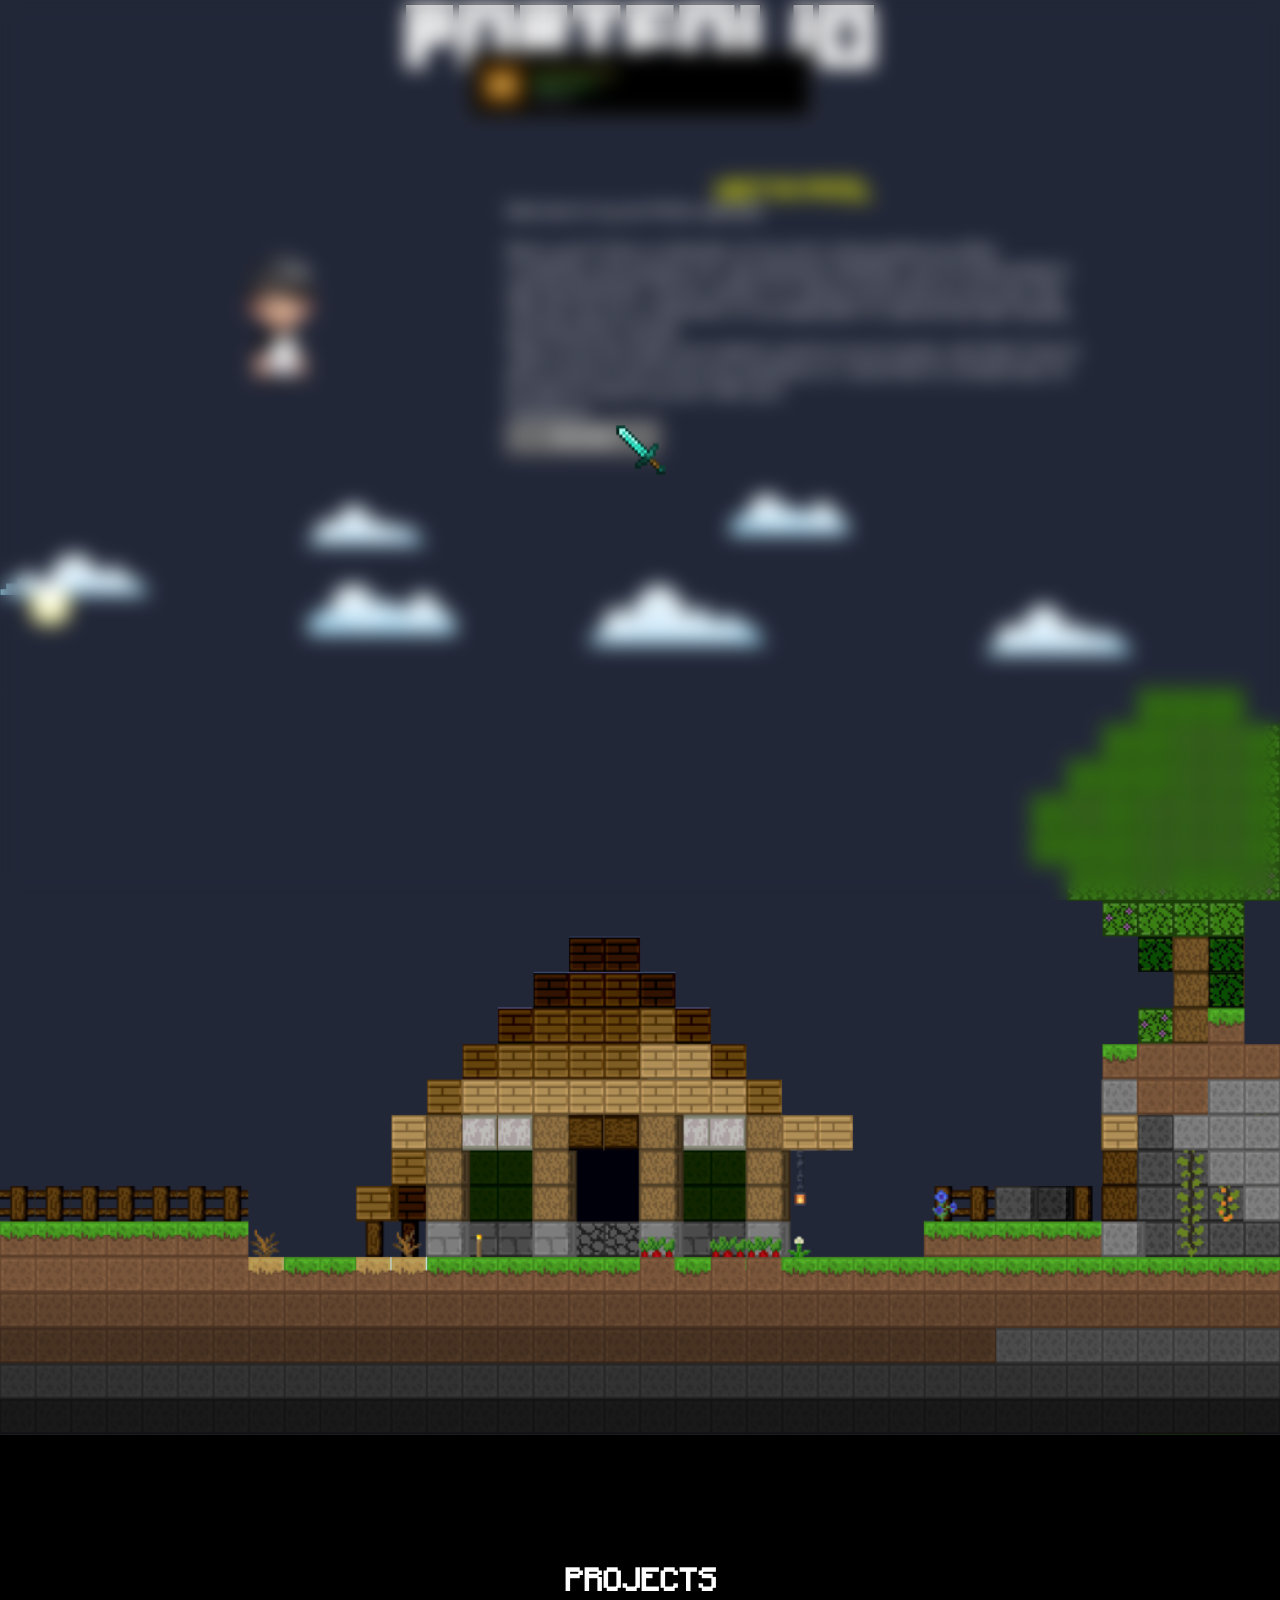
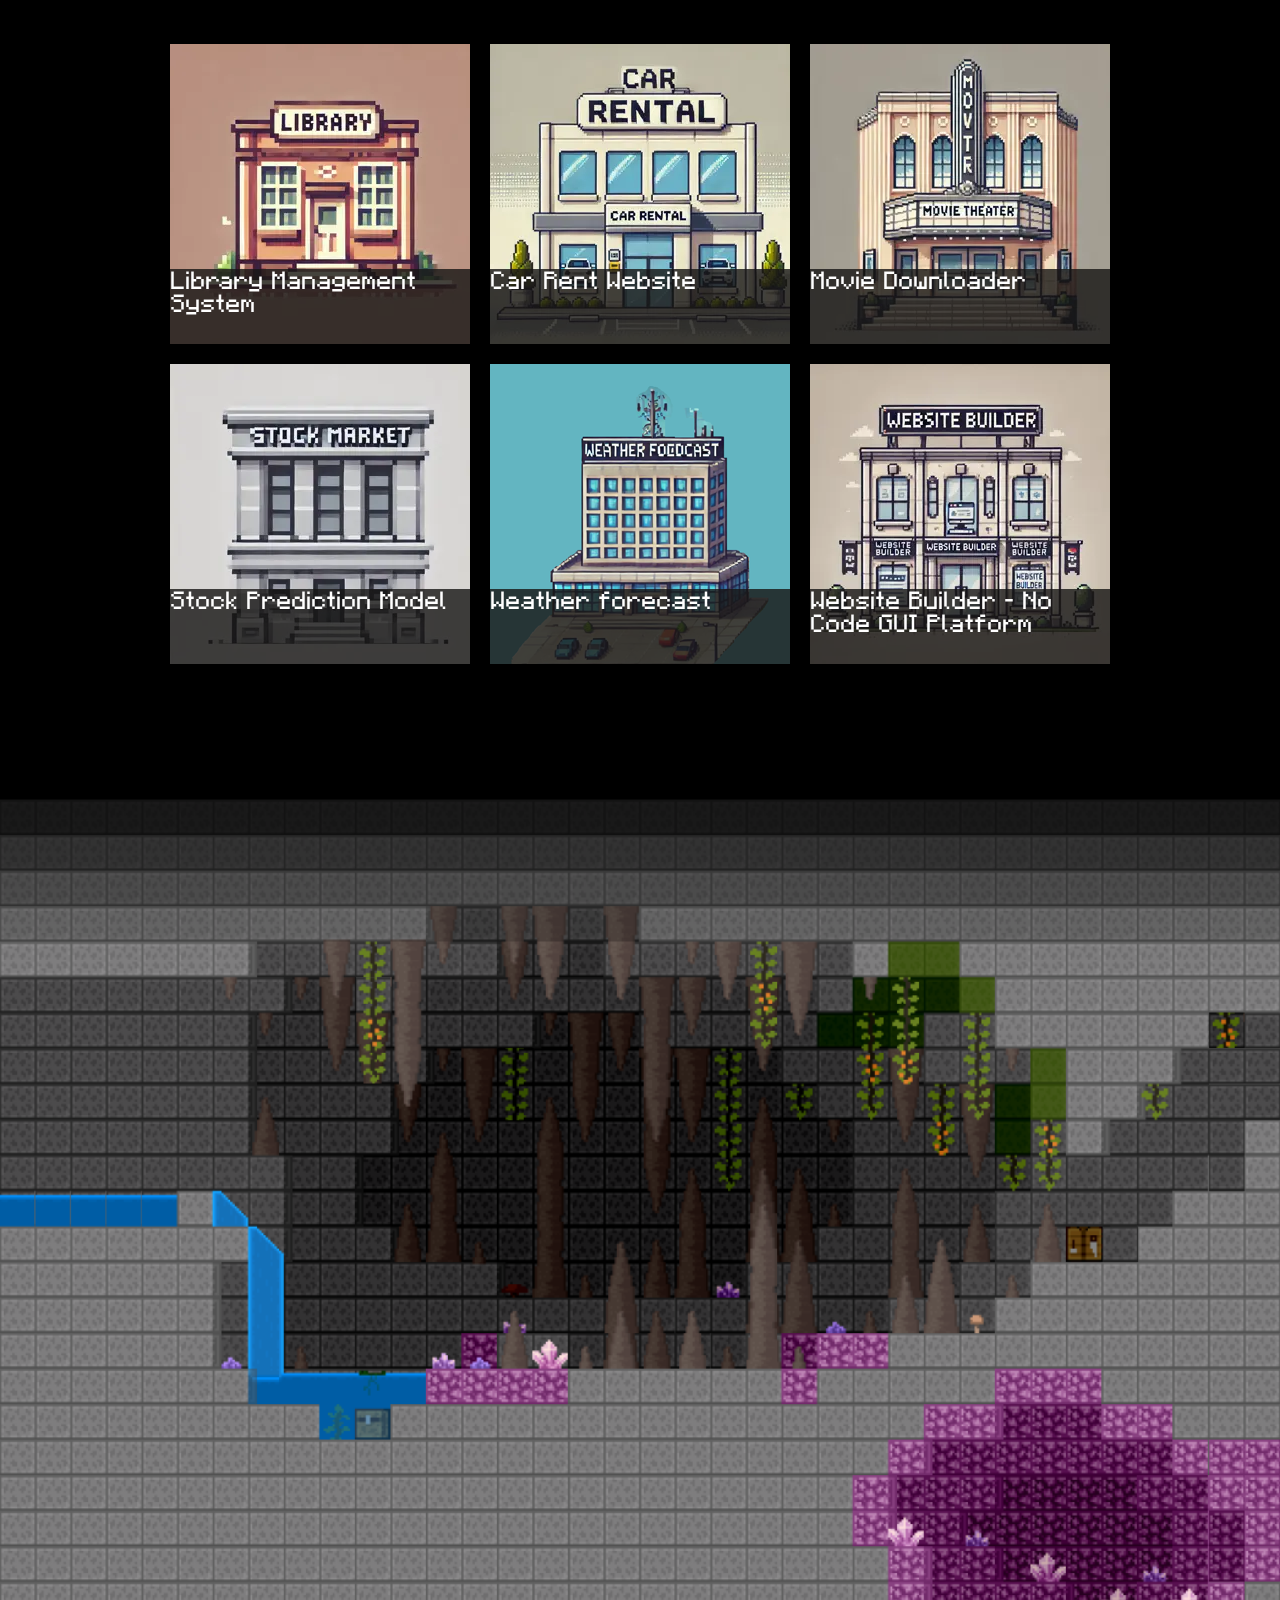
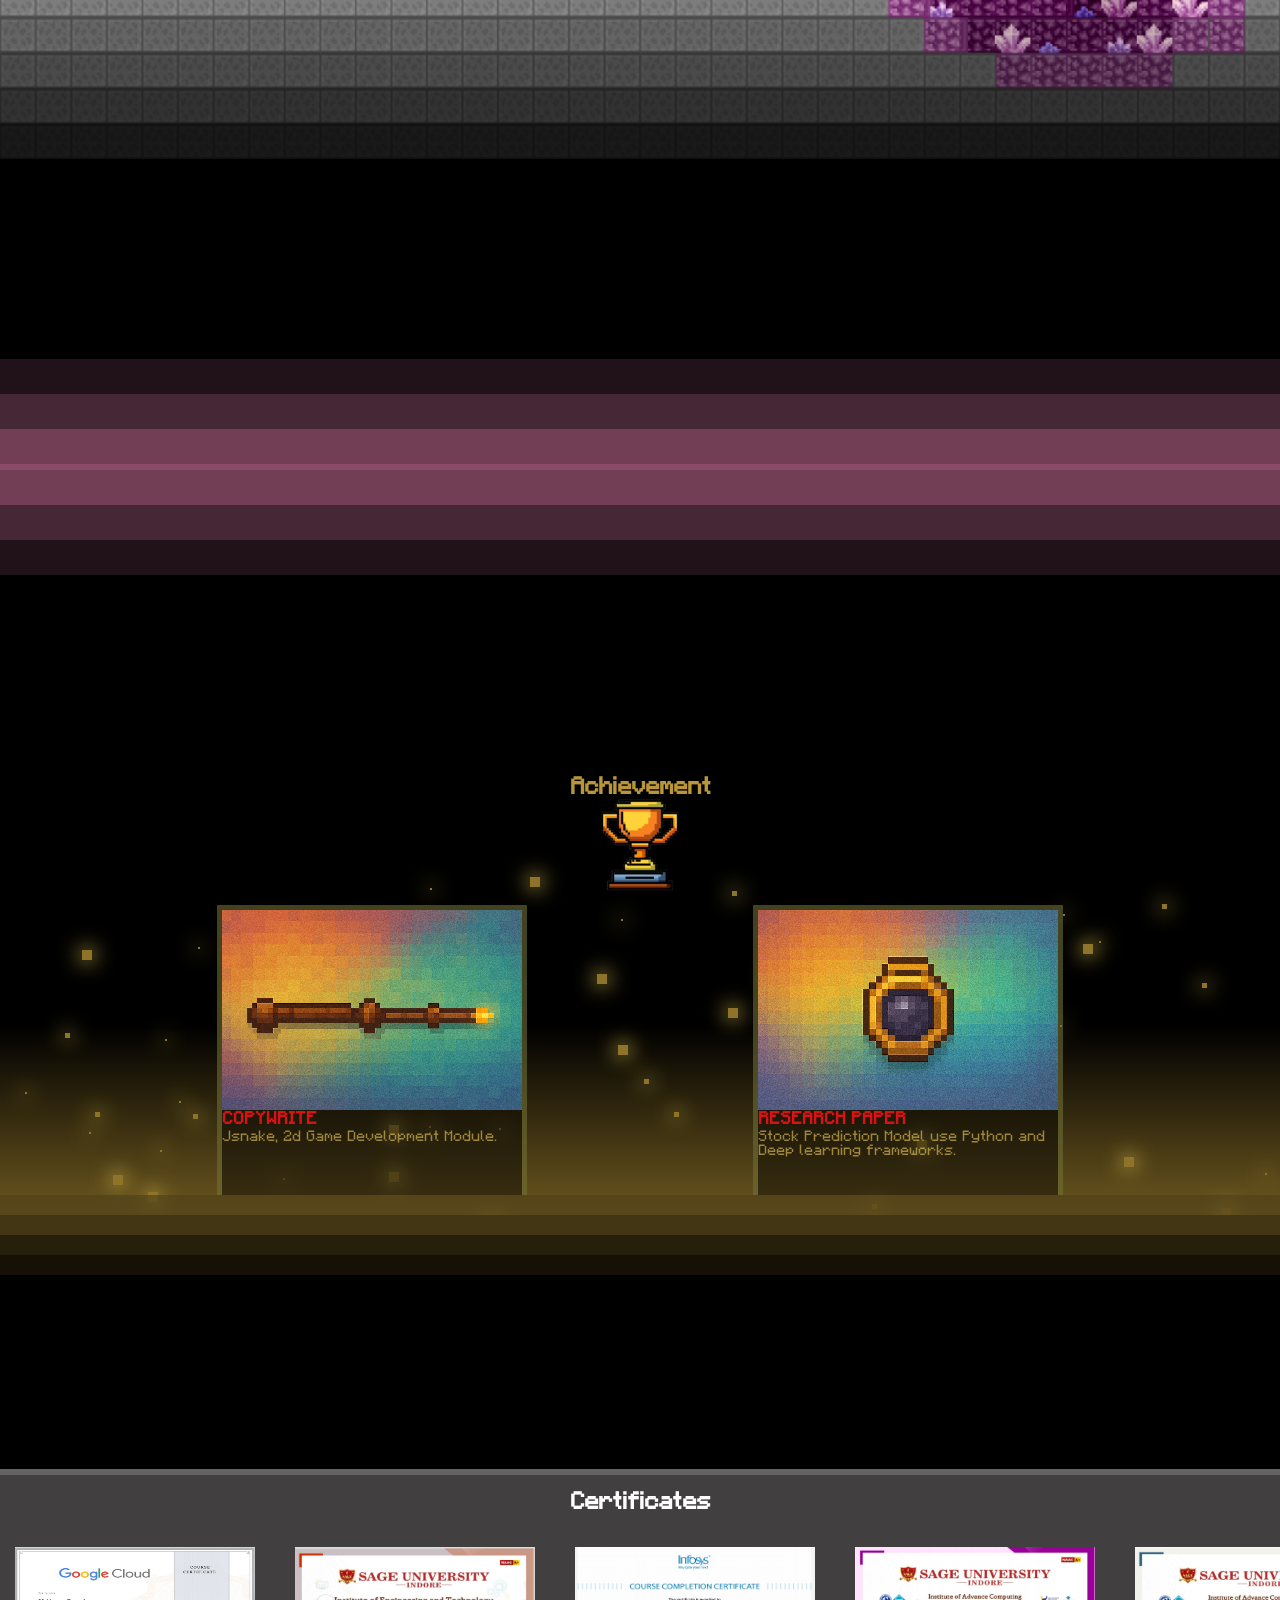
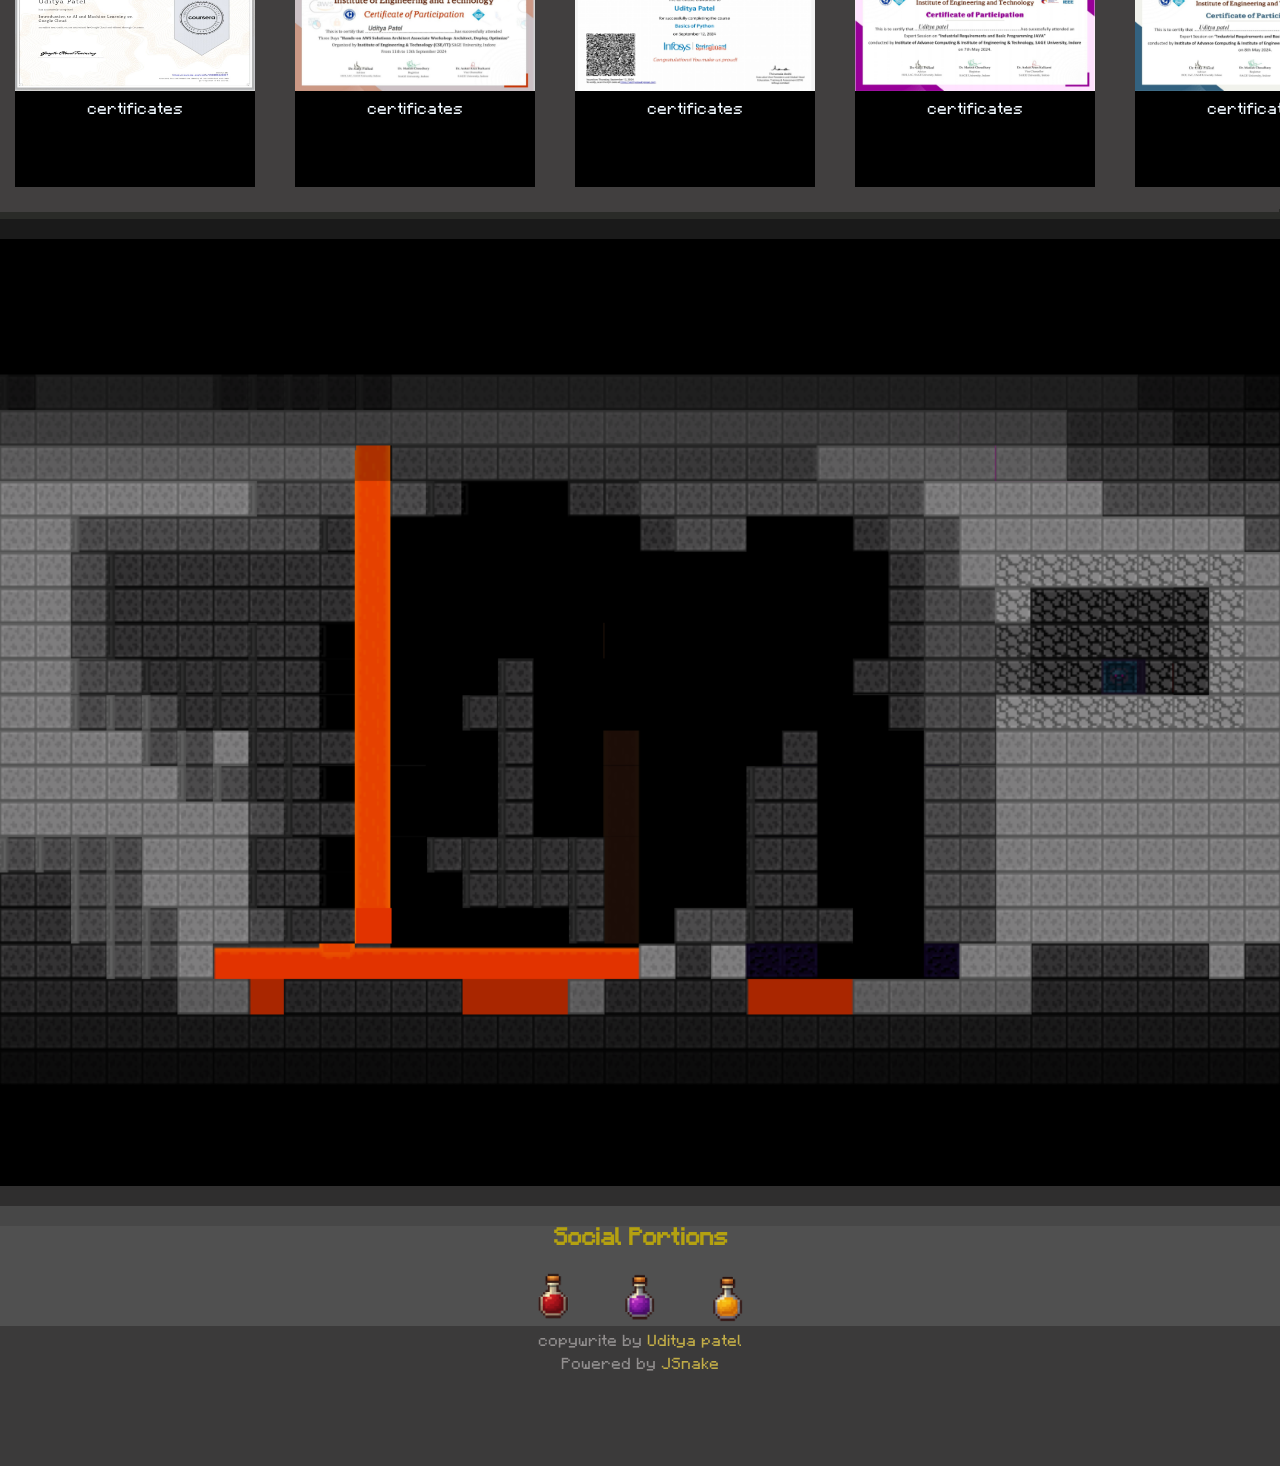
==== commit a8e01c4b: "Update index.html Remove note at bottom" ====
--- a/index.html
+++ b/index.html
@@ -229,7 +229,7 @@
             Powered by <label style="color: #c2ad47;">JSnake</label></div>
          
         <div style="width: 100%;height: 30px;background-color: rgb(59, 58, 58); color: rgb(145, 142, 142); text-align: center">
-            Note: <label style="color: #c2ad47;">This website currently highlights only my skills and abilities. Information about internships, work experience, or job history has not been included. The focus here is on showcasing my technical knowledge, creativity, and problem-solving capabilities.</label></div>
+            <label style="color: #c2ad47;"></label></div>
         <div style="width: 100%;height: 50px;background-color: rgb(59, 58, 58); color: rgb(145, 142, 142); text-align: center">
          <label style="color: #c2ad47;"></label></div>
             <section class="achievement-popup-section">
@@ -324,3 +324,4 @@
 </html>
 
 
+
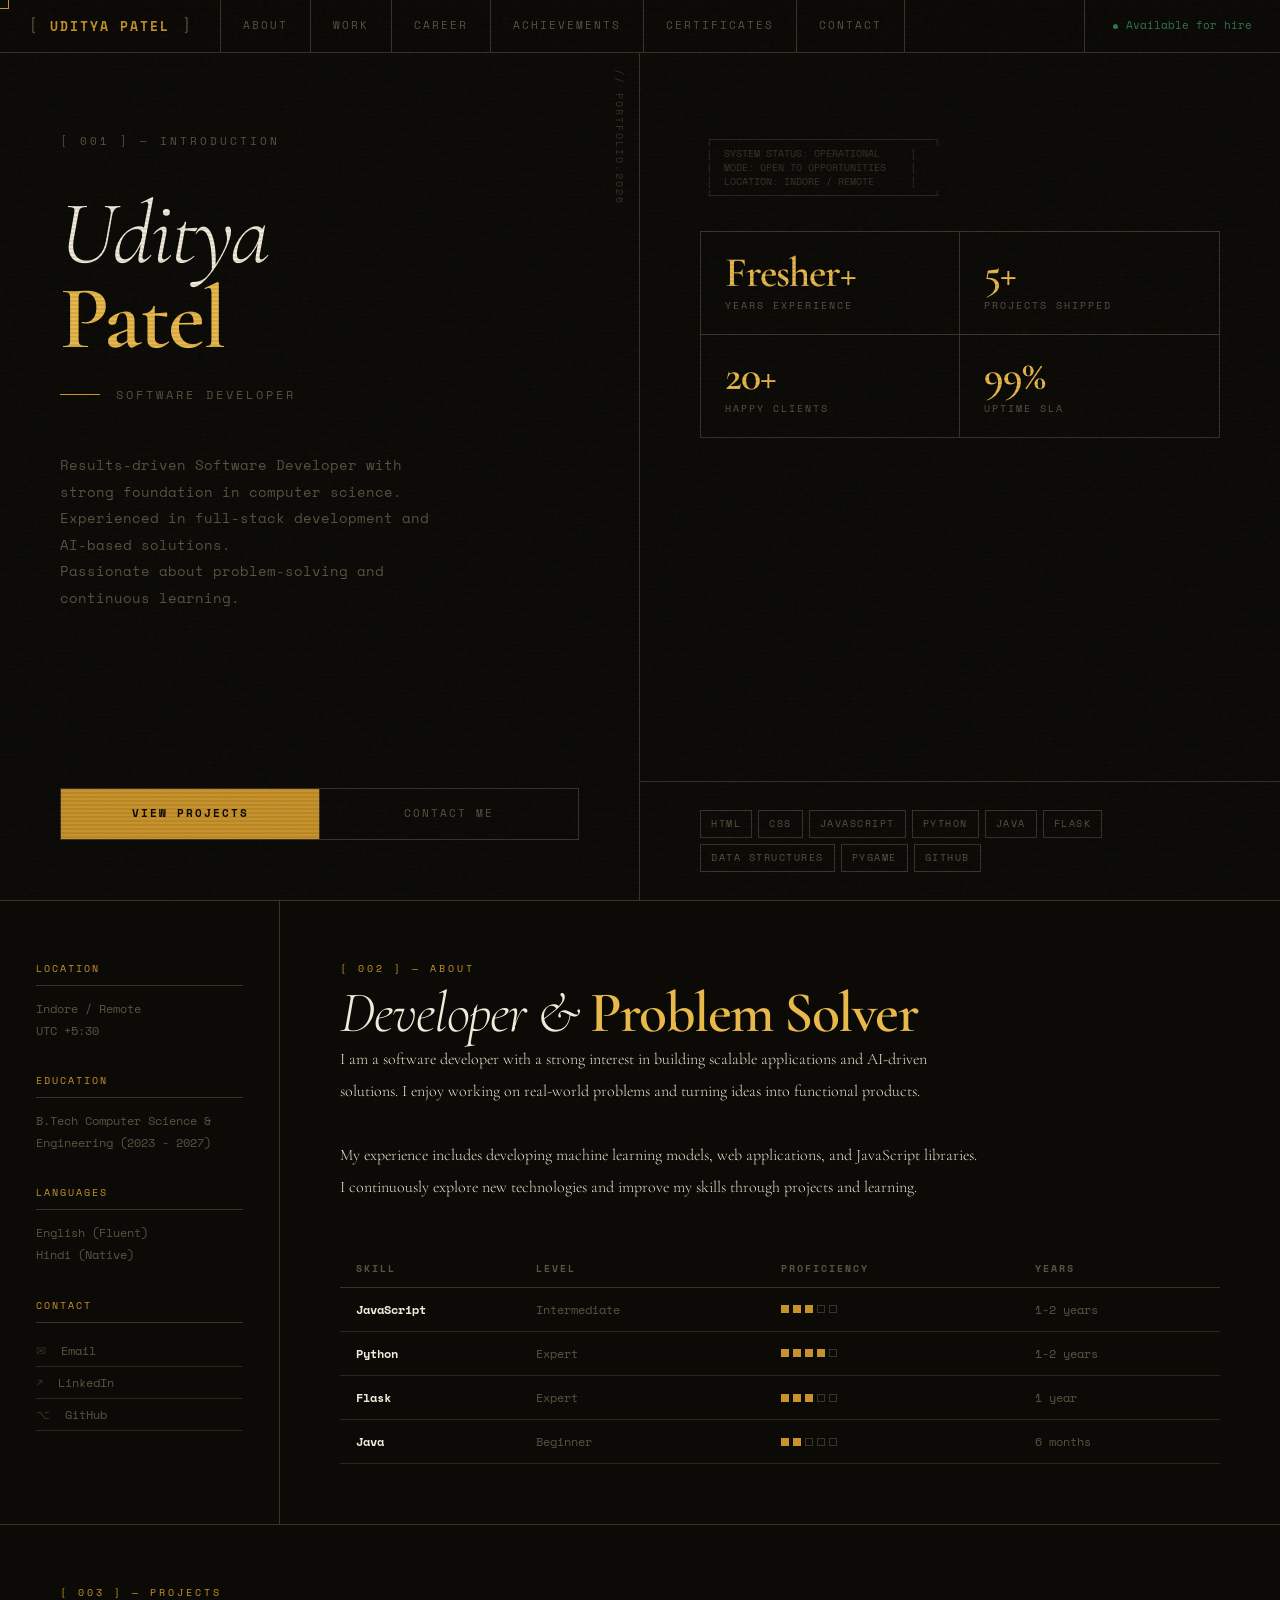
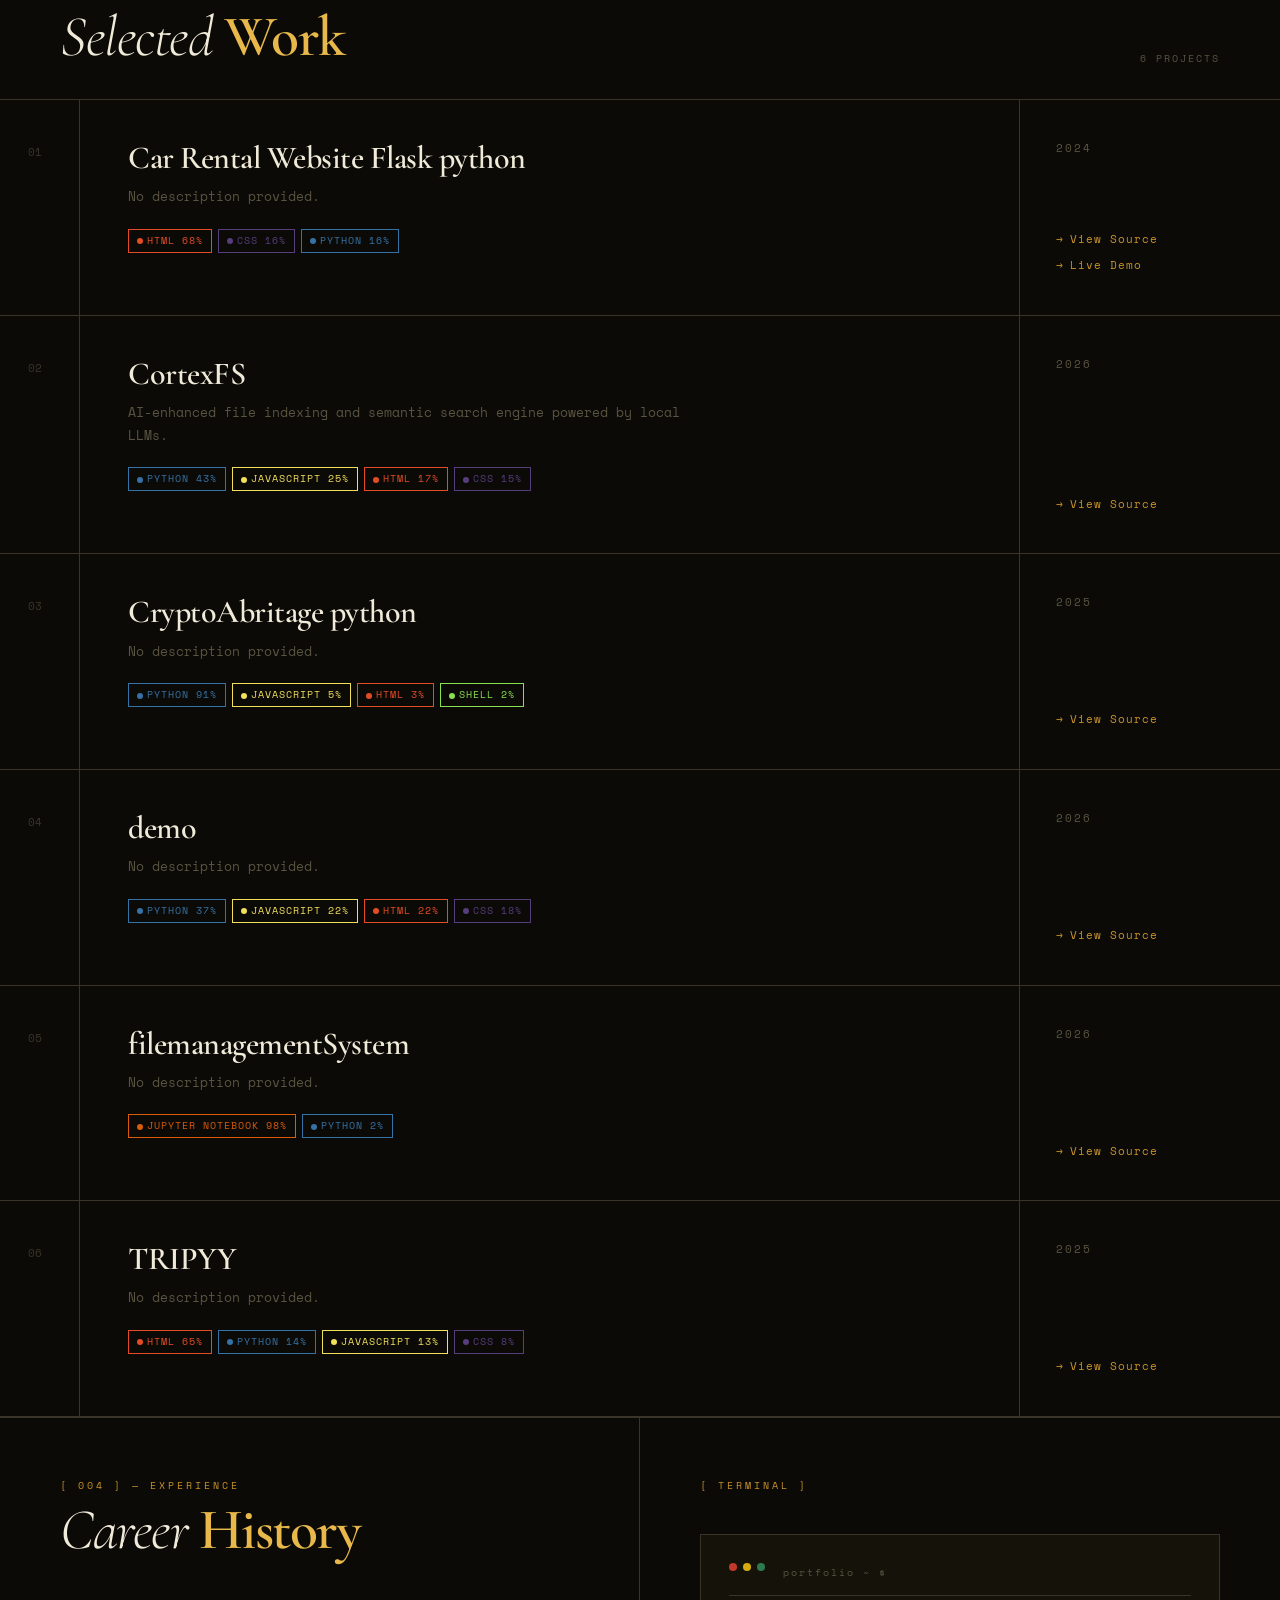
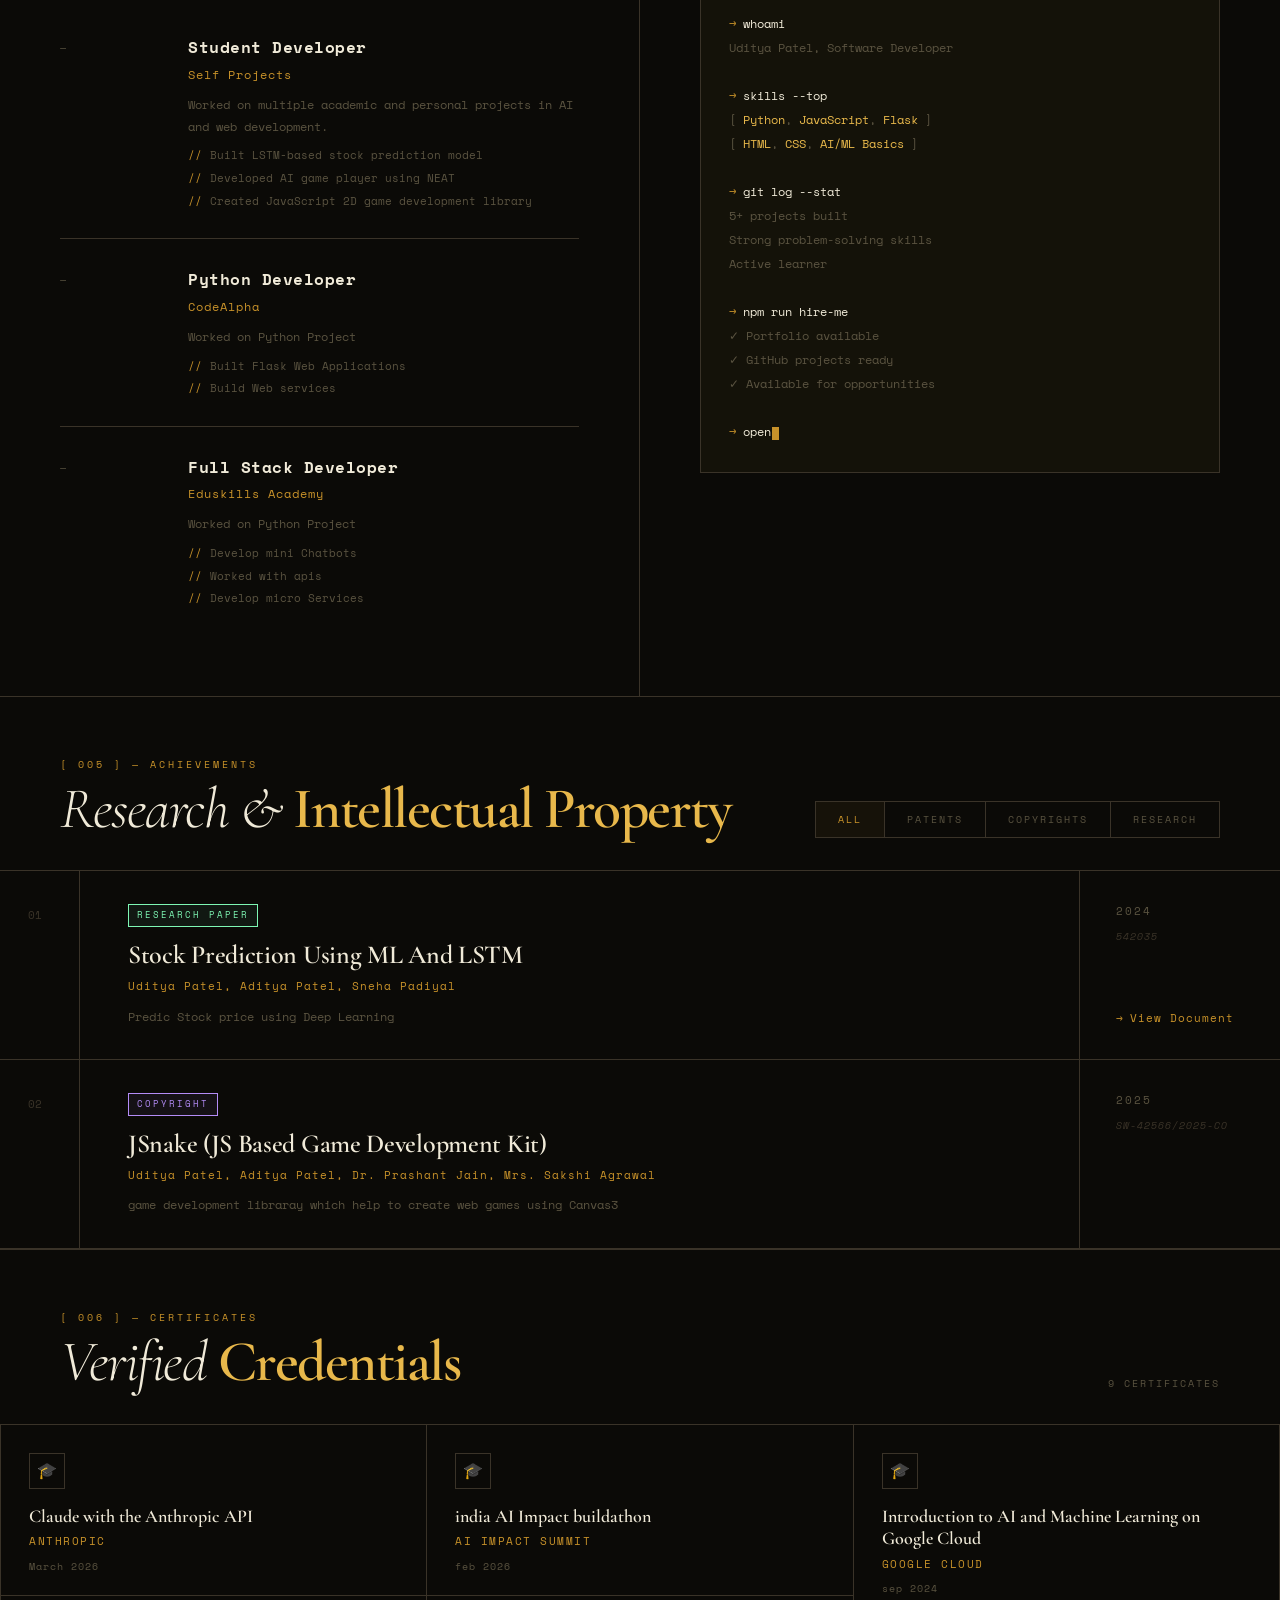
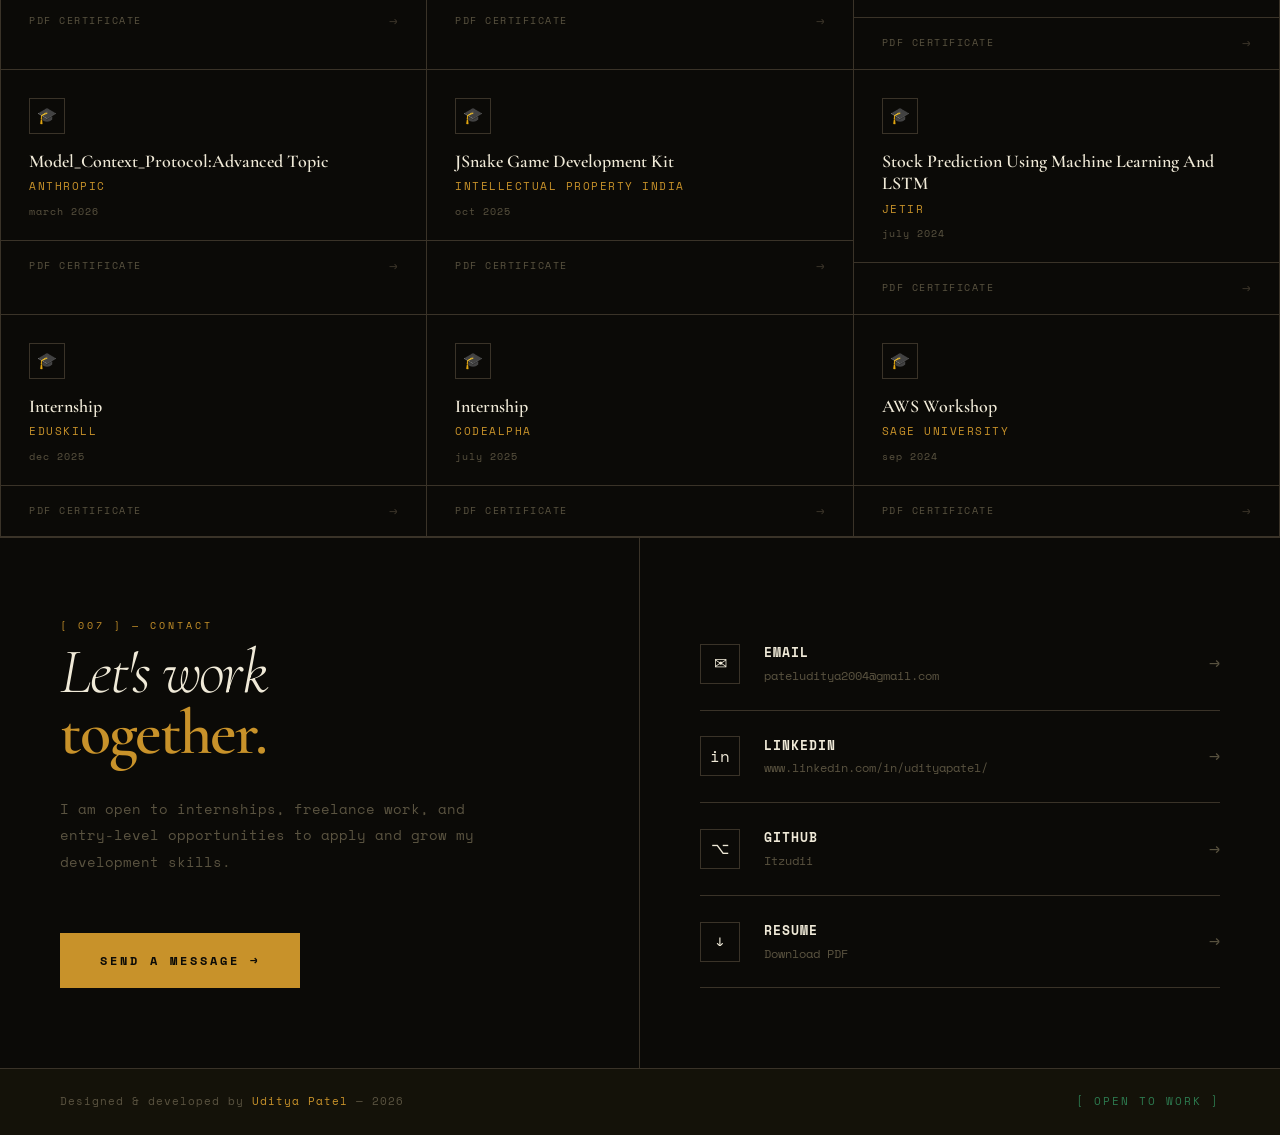
==== commit 2703c0ee: "initial commit" ====
--- a/index.html
+++ b/index.html
@@ -1,327 +1,326 @@
-<!DOCTYPE html>
-<html lang="en">
-
-<head>
-    <meta charset="UTF-8">
-    <meta name="viewport" content="width=device-width, initial-scale=1.0">
-    <title>Udityapatel</title>
-    <link rel="stylesheet" href="https://cdnjs.cloudflare.com/ajax/libs/font-awesome/4.7.0/css/font-awesome.min.css">
-    <link rel="stylesheet" href="style.css">
-</head>
-
-<body class="noyscroll">
-    <header class="heading"><!-- Portfolio heading img--></header>
-    <main>
-        <!-- info  -->
-        <section class="content ach-block" data-title="Read Intro" data-desc="Welcome">
-            <div class="content-div">
-                <div class="content-div-photo">
-                    <img src="assets/photo/boy.png" alt="">
-                </div>
-
-                <div class="content-div-div">
-                    <div class="content-div-div-info">
-                        <h1> UDITYA PATEL </h1>
-                        <p>Welcome to my portfolio website! <br> <br> Here, you'll find a collection of my work,
-                            showcasing my skills, creativity, and passion for development. Whether you're interested in
-                            web development , AI_ML, python, or simply exploring my journey, this site serves as a
-                            reflection of my dedication to delivering high-quality and impactful results.</p>
-
-                        <p> Take a look through my projects, explore my process, and feel free to get in touch if you
-                            have any questions or would like to collaborate. I'm excited to share my work with you!</p>
-                        <p> Thankyou!</p>
-                        <a href="resume/Uditya(resume)1.pdf" download ><div class="resume-btn">RESUME</div></a>
-
-                    </div>
-                </div>
-            </div>
-        </section>
-        <!-- cloud and sky frame -->
-        <section class="ani-frame ach-block" data-title="Getting Started" data-desc="It's such a beautiful day">
-            <div class="top">
-                <svg class="sky" width="100%" height="233">
-                    <image class="cloud" height="40" x="0" y="100" href="assets/cloud/cloud1.png"></image>
-                    <image class="cloud" height="40" x="57%" y="40" href="assets/cloud/cloud2.png"></image>
-                    <image class="cloud" height="50" x="24%" y="130" href="assets/cloud/cloud2.png"></image>
-                    <image class="cloud" height="60" x="46%" y="130" href="assets/cloud/cloud3.png"></image>
-                    <image class="cloud" height="40" x="24%" y="50" href="assets/cloud/cloud3.png"></image>
-                    <image class="cloud" height="50" x="77%" y="150" href="assets/cloud/cloud3.png"></image>
-
-                </svg>
-                <div class="sun" id="sun">
-                    <div class="sun-img">
-                    </div>
-
-                </div>
-            </div>
-        </section>
-        <!-- overworld window -->
-        <div class="window ach-block" data-title="Debugging Buddy" data-desc="Man’s best friend, now in code too.">
-            <div id="houseJSnakeCanvas" class="base2"></div>
-            <canvas id="house2JSnakeCanvas" class="base2 ani-layer" ></canvas>
-            <canvas id="house3JSnakeCanvas" class=" filter-layer" ></canvas>
-        </div>
-        <!-- projects section -->
-        <section class="projects ach-block" data-title="Crafting Creativity" data-desc="Built projects with imagination and precision.">
-            <div class="projects-div">
-
-                <div class="projects-heading">
-                    <h1>PROJECTS</h1>
-                </div>
-                <div class="projects-collection-bg">
-
-                    <div class="projects-collection">
-
-                    </div>
-                </div>
-
-            </div>
-        </section>
-
-
-        <!-- cave  -->
-
-        <div class="window ach-block" data-title="Cave explore" data-desc="torch show you path!">
-            <div id="cavel1JSnakeCanvas"></div>
-            <canvas id="cavel3JSnakeCanvas" style="position: absolute;"></canvas>
-            <canvas id="cavel2JSnakeCanvas" style="position: absolute;"></canvas>
-        </div>
-        <!-- skill book -->
-        <section class="skill-book ach-block" data-title="Spell Book found" data-desc="Leveled up skills through continuous learning." >
-            <div class="book-base-upper"></div>
-            <div class="slab35" style="background-color:rgb(33, 17, 24) ;"></div>
-            <div class="slab35" style="background-color:rgb(70, 39, 53) ;"></div>
-            <div class="slab35" style="background-color:rgb(113, 62, 85) ;"></div>
-            <div class="skill-book-div">
-
-                <canvas id="book"></canvas>
-            </div>
-            <div class="slab35" style="background-color:rgb(113, 62, 85) ;"></div>
-            <div class="slab35" style="background-color:rgb(70, 39, 53) ;"></div>
-            <div class="slab35" style="background-color:rgb(33, 17, 24) ;"></div>
-            <div class="book-base-lower"></div>
-
-
-        </section>
-        <!-- achievement wall -->
-        <section class="section-achievement ach-block" data-title="Glory Under the Stars" data-desc="Built projects that shine even in the dark." >
-            <section class="section-achievement-bg"></section>
-            <section class="section-achievement-content">
-                <h2 style="text-align: center;">Achievement</h2>
-                <div>
-                    
-                    <img class="achievement-img" src="assets/archivment/trophy.png" alt="">
-                </div>
-
-                <div class="achievement-wall">
-                </div>
-                <!-- slab -->
-                <div class="slab20" style="background: rgba(79, 64, 25, 0.663);"></div>
-                <div class="slab20" style="background: rgb(66, 54, 20);"></div>
-                <div class="slab20" style="background: rgb(37, 31, 12);"></div>
-                <div class="slab20" style="background: rgb(21, 17, 7);"></div>
-            </section>
-        </section>
-    </main>
-    <!-- footer start main end -->
-    <footer style="border-top: 200px solid black;">
-
-        <!--  section for certificates -->
-        <section class="certificate-div ach-block" data-title="Enchanted Scrolls" data-desc="Every certificate marks a new adventure completed." >
-
-            <div class="certificate-slider">
-                <h1>Certificates</h1>
-            </div>
-
-            <div class="certificate-board"></div>
-        </section>
-        <!-- slab -->
-        <div class="slab20" style="background-color: rgb(26, 26, 26);"></div>
-        <div class="slab100" style="background-color: rgb(0, 0, 0);"></div>
-        <!-- lava pool window -->
-        <div class="window  ach-block" data-title="Lava Pool" data-desc="Burned away all obstacles like they never existed." >
-            <div id="lava1JSnakeCanvas" class=""></div>
-            <canvas id="lava3JSnakeCanvas" style="position: absolute;"></canvas>
-            <canvas id="lava2JSnakeCanvas" style="position: absolute;"></canvas>
-        </div>
-        <script type="module" src="JS/canvasScript.js"></script>
-        <!-- model  -->
-        <section class="model-section">
-            <div class="model-canclebtn-div">
-                <div class="model-canclebtn">
-                    <i class="fa fa-close"></i>
-
-                </div>
-            </div>
-            <div class="model-img-div">
-                <img class="model-img" src="assets\certificates\AI_ML.jpg" alt="">
-            </div>
-        </section>
-        <!-- script -->
-        <script src="script.js" type="module"></script>
-        <!-- loader -->
-         <section class="loader">
-            <style>
-                .loader-div{
-                    width: 100vw;
-                    height: 100vh;
-                    position: fixed;
-                    top: 0;
-                    left: 0;
-                    backdrop-filter: blur(10px);
-                    z-index: 10;
-                    display: flex;
-                    justify-content: center;
-                    align-items: center;
-                }
-                .load-icon{
-                    width: 50px;
-                    height: 50px;
-                    /* background-color: red; */
-                    background-image: url('assets/cursor/diamond_sword.png');
-                    background-size: 50px 50px;
-                    animation: spin 2s cubic-bezier(0.075, 0.82, 0.165, 1) infinite forwards;
-                }
-                @keyframes spin {
-                    from{
-                        transform: rotate(0deg);
-                    }
-                    to{
-                        transform: rotate(359deg);
-                    }
-                    
-                }
-            </style>
-            <div class="loader-div" id="loader">
-                <div class="load-icon"></div>
-
-            </div>
-         </section>
-
-
-        <!-- slab -->
-        <div class="slab100" style="background-color: rgb(0, 0, 0);"></div>
-        <div class="slab20" style="background-color: rgb(47, 46, 46);"></div>
-        <div class="slab20" style="background-color: rgb(71, 71, 71);"></div>
-        <!-- Social icons -->
-        <section class="social-section">
-            <h2 style="color: rgb(180, 161, 16);text-align: center;">Social Portions</h2>
-            <div class="social-container">
-                <a href="https://www.instagram.com/itz_udii.25/">
-                    <div class="social-icon" style="background-image: url('assets/social/instagram.png');" id="instagram">
-                        <label class="social-label" for="instagram" style="color: rgb(103, 12, 12);"><span>portion of</span>Instagram</label>
-                        </div>
-                </a>
-                <a href="https://github.com/Itzudii">
-                    <div class="social-icon" style="background-image: url('assets/social/github.png');" id="github"><label
-                            class="social-label" for="github"  style="color: rgb(83, 12, 103);"><span>portion of</span>Github</label></div>
-                </a>
-                <a href="https://www.linkedin.com/in/uditya-patel-a7bb122bb">
-                    <div class="social-icon" style="background-image: url('assets/social/linkedin.png');" id="linkedin"><label
-                            class="social-label" for="linkedin" style="color: rgb(189, 141, 9);"><span>portion of</span>Linkedin</label></div>
-                </a>
-            </div>
-        </section>
-
-        <div style="width: 100%;height: 30px;background-color: rgb(59, 58, 58); color: rgb(145, 142, 142); text-align: center;align-content: center;">
-            copywrite by <label style="color: #c2ad47;">Uditya patel</label></div>
-        <div style="width: 100%;height: 30px;background-color: rgb(59, 58, 58); color: rgb(145, 142, 142); text-align: center">
-            Powered by <label style="color: #c2ad47;">JSnake</label></div>
-         
-        <div style="width: 100%;height: 30px;background-color: rgb(59, 58, 58); color: rgb(145, 142, 142); text-align: center">
-            <label style="color: #c2ad47;"></label></div>
-        <div style="width: 100%;height: 50px;background-color: rgb(59, 58, 58); color: rgb(145, 142, 142); text-align: center">
-         <label style="color: #c2ad47;"></label></div>
-            <section class="achievement-popup-section">
-        
-            <section class="achievement-popup-section">
-  <style>
-    :root {
-      --ach-width: 320px;
-      --text: #fff;
-      --green: #55ff55;
-      --yellow: #ffff55;
-      --black: #000;
-    }
-
-    
-    .achievement-popup {
-      position: fixed;
-      left: 50%;
-      top: 50px;
-      transform: translateX(-50%) scale(0.8);
-      background: var(--black);
-      border: 2px solid #555;
-      color: var(--text);
-      width: var(--ach-width);
-      padding: 10px;
-      display: flex;
-      align-items: center;
-      gap: 10px;
-      opacity: 0;
-      transition: opacity .3s, transform .3s;
-      z-index: 1;
-      border-radius: 5px;
-      font-family: 'mc';
-    }
-
-    .achievement-popup.show {
-      opacity: 9;
-      transform: translateX(-50%) scale(1);
-    }
-
-    .ach-icon {
-      width: 40px;
-      height: 40px;
-      background: #6b3e07;
-      border: 2px solid #3b2203;
-      display: flex;
-      align-items: center;
-      justify-content: center;
-    }
-
-    .ach-icon svg {
-      width: 28px;
-      height: 28px
-    }
-
-    .ach-badge {
-      color: var(--yellow);
-      font-size: 10px
-    }
-
-    .ach-title {
-      color: var(--green);
-      font-size: 12px;
-      margin: 2px 0
-    }
-
-    .ach-desc {
-      font-size: 10px;
-      color: #ccc
-    }
-  </style>
-    <div id="achievement-popup" class="achievement-popup">
-      <div class="ach-icon">
-        <svg viewBox="0 0 24 24" xmlns="http://www.w3.org/2000/svg">
-          <rect x="2" y="7" width="20" height="12" rx="2" fill="#ffcc66" stroke="#b37b1a" stroke-width="1" />
-          <circle cx="12" cy="13" r="1.5" fill="#3b2203" />
-        </svg>
-      </div>
-      <div>
-        <div class="ach-badge">Achievement Get!</div>
-        <div class="ach-title" id="ach-title">Title</div>
-        <div class="ach-desc" id="ach-desc">Description</div>
-      </div>
-    </div>
-  </section>
-
-    </footer>
-</body>
-
-
-
-</html>
-
-
-
+<!DOCTYPE html>
+<html lang="en">
+<head>
+<meta charset="UTF-8"/>
+<meta name="viewport" content="width=device-width,initial-scale=1.0"/>
+<title>Portfolio — Developer</title>
+<link rel="preconnect" href="https://fonts.googleapis.com"/>
+<link href="https://fonts.googleapis.com/css2?family=Space+Mono:ital,wght@0,400;0,700;1,400&family=Cormorant+Garamond:ital,wght@0,300;0,400;0,600;1,300;1,400&display=swap" rel="stylesheet"/>
+<link rel="stylesheet" href="css/index.css">
+<link rel="stylesheet" href="css/common.css">
+
+</head>
+<body>
+
+<!-- LOADER -->
+<div id="loader">
+  <div class="loader-text">Initializing Portfolio</div>
+  <div class="loader-bar"><div class="loader-fill"></div></div>
+  <div class="loader-text" style="opacity:.4;font-size:10px;margin-top:4px">PORTFOLIO.DEV — 2026</div>
+</div>
+
+<!-- CURSOR -->
+<div class="cur" id="cur"></div>
+
+<!-- NAV -->
+<nav>
+  <div class="nav-inner">
+    <div class="nav-logo-cell">
+      <span class="nav-logo-bracket">[</span>
+      <a href="#hero" class="nav-logo-name" id="nav-name">—</a>
+      <span class="nav-logo-bracket">]</span>
+    </div>
+    <div class="nav-links">
+      <a href="#about"        class="nav-link">About</a>
+      <a href="#work"         class="nav-link">Work</a>
+      <a href="#experience"   class="nav-link">Career</a>
+      <a href="#achievements" class="nav-link">Achievements</a>
+      <a href="#certificates" class="nav-link">Certificates</a>
+      <a href="#contact"      class="nav-link">Contact</a>
+    </div>
+    <div class="nav-status">
+      <div class="status-dot"></div>
+      Available for hire
+    </div>
+  </div>
+</nav>
+
+<!-- ── HERO ──────────────────────────────────────────────────────────────── -->
+<section id="hero">
+  <div class="hero-left rv">
+    <div>
+      <div class="hero-index">[ 001 ] — INTRODUCTION</div>
+      <h1 class="hero-name">
+        <span id="hero-first">—</span><br/>
+        <em id="hero-last">—</em>
+      </h1>
+      <div class="hero-role-row">
+        <div class="hero-dash"></div>
+        <span class="hero-role" id="hero-role">—</span>
+      </div>
+      <p class="hero-body" id="hero-body">—</p>
+    </div>
+    <div class="hero-actions">
+      <a href="#work"    class="hero-btn hero-btn-primary">View Projects</a>
+      <a href="#contact" class="hero-btn hero-btn-secondary">Contact Me</a>
+    </div>
+  </div>
+
+  <div class="hero-right rv" style="transition-delay:.15s">
+    <div class="hero-right-top">
+      <pre class="ascii-box" id="ascii-box">
+┌─────────────────────────────────┐
+│  SYSTEM STATUS: OPERATIONAL     │
+│  MODE: OPEN TO OPPORTUNITIES    │
+│  LOCATION: —                    │
+└─────────────────────────────────┘
+</pre>
+      <div class="stat-grid">
+        <div class="stat-cell">
+          <div class="stat-val" id="stat-experience">—</div>
+          <div class="stat-label">Years Experience</div>
+        </div>
+        <div class="stat-cell">
+          <div class="stat-val" id="stat-projects">—</div>
+          <div class="stat-label">Projects Shipped</div>
+        </div>
+        <div class="stat-cell">
+          <div class="stat-val">20+</div>
+          <div class="stat-label">Happy Clients</div>
+        </div>
+        <div class="stat-cell">
+          <div class="stat-val">99%</div>
+          <div class="stat-label">Uptime SLA</div>
+        </div>
+      </div>
+    </div>
+    <div class="hero-right-bottom">
+      <div class="tag-list" id="hero-tags"></div>
+    </div>
+  </div>
+</section>
+
+<!-- ── ABOUT ─────────────────────────────────────────────────────────────── -->
+<section id="about">
+  <div class="about-sidebar rv">
+    <div class="sidebar-block">
+      <div class="sidebar-block-label">Location</div>
+      <p id="sidebar-location">—</p>
+    </div>
+    <div class="sidebar-block">
+      <div class="sidebar-block-label">Education</div>
+      <p id="sidebar-education">—</p>
+    </div>
+    <div class="sidebar-block">
+      <div class="sidebar-block-label">Languages</div>
+      <p id="sidebar-languages">—</p>
+    </div>
+    <div class="sidebar-block sidebar-contact">
+      <div class="sidebar-block-label">Contact</div>
+      <a id="sidebar-email-link" href="#">
+        <span>✉</span> Email
+      </a>
+      <a id="sidebar-linkedin-link" href="#" target="_blank" rel="noopener">
+        <span>↗</span> LinkedIn
+      </a>
+      <a id="sidebar-github-link" href="#" target="_blank" rel="noopener">
+        <span>⌥</span> GitHub
+      </a>
+    </div>
+  </div>
+
+  <div class="about-main rv" style="transition-delay:.1s">
+    <div class="s-label">[ 002 ] — About</div>
+    <h2 class="s-title">Developer &amp; <strong>Problem Solver</strong></h2>
+    <p class="about-text">
+      <span id="about-para1">—</span>
+      <br/><br/>
+      <span id="about-para2">—</span>
+    </p>
+
+    <table class="skills-table">
+      <thead>
+        <tr>
+          <th>Skill</th><th>Level</th><th>Proficiency</th><th>Years</th>
+        </tr>
+      </thead>
+      <tbody id="skills-tbody">
+        <!-- populated by portfolio.js -->
+      </tbody>
+    </table>
+  </div>
+</section>
+
+<!-- ── WORK (GitHub API) ─────────────────────────────────────────────────── -->
+<section id="work">
+  <div class="work-header rv">
+    <div>
+      <div class="s-label">[ 003 ] — Projects</div>
+      <h2 class="s-title">Selected <strong>Work</strong></h2>
+    </div>
+    <span class="work-count" id="work-count">— PROJECTS</span>
+  </div>
+  <div class="work-list" id="work-list">
+    <div id="work-loading" style="padding:60px;color:var(--dim);font-size:13px;letter-spacing:1px">
+      Loading projects<span class="t-cursor"></span>
+    </div>
+  </div>
+</section>
+
+<!-- ── EXPERIENCE ────────────────────────────────────────────────────────── -->
+<section id="experience">
+  <div class="exp-left rv">
+    <div class="s-label">[ 004 ] — Experience</div>
+    <h2 class="s-title" style="margin-bottom:48px">Career <strong>History</strong></h2>
+    <div id="career-list">
+      <!-- populated by portfolio.js -->
+    </div>
+  </div>
+
+  <div class="exp-right rv" style="transition-delay:.15s">
+    <div class="s-label" style="margin-bottom:40px">[ TERMINAL ]</div>
+    <div class="terminal">
+      <div class="terminal-bar">
+        <div class="t-dot"></div><div class="t-dot"></div><div class="t-dot"></div>
+        <span style="margin-left:12px;font-size:10px;color:var(--dim);letter-spacing:2px">portfolio ~ $</span>
+      </div>
+
+      <div><span class="t-prompt">→ </span><span class="t-cmd">whoami</span></div>
+      <div class="t-output" id="t-whoami">—</div>
+      <br/>
+
+      <div><span class="t-prompt">→ </span><span class="t-cmd">skills --top</span></div>
+      <div id="t-skills"></div>
+      <br/>
+
+      <div><span class="t-prompt">→ </span><span class="t-cmd">git log --stat</span></div>
+      <div id="t-stat"></div>
+      <br/>
+
+      <div><span class="t-prompt">→ </span><span class="t-cmd">npm run hire-me</span></div>
+      <div id="t-hireme"></div>
+      <br/>
+
+      <div><span class="t-prompt">→ </span><span class="t-cmd" id="typing-cmd"></span><span class="t-cursor"></span></div>
+    </div>
+  </div>
+</section>
+
+<!-- ── ACHIEVEMENTS ──────────────────────────────────────────────────────── -->
+<section id="achievements">
+  <div class="ach-header rv">
+    <div>
+      <div class="s-label">[ 005 ] — Achievements</div>
+      <h2 class="s-title">Research &amp; <strong>Intellectual Property</strong></h2>
+    </div>
+    <div class="ach-tabs" id="ach-tabs">
+      <button class="ach-tab active" data-type="all">All</button>
+      <button class="ach-tab" data-type="patent">Patents</button>
+      <button class="ach-tab" data-type="copyright">Copyrights</button>
+      <button class="ach-tab" data-type="research">Research</button>
+    </div>
+  </div>
+  <div id="ach-list">
+    <div style="padding:60px;color:var(--dim)">Loading achievements<span class="t-cursor"></span></div>
+  </div>
+</section>
+
+<!-- ── CERTIFICATES ───────────────────────────────────────────────────────── -->
+<section id="certificates">
+  <div class="cert-header rv">
+    <div>
+      <div class="s-label">[ 006 ] — Certificates</div>
+      <h2 class="s-title">Verified <strong>Credentials</strong></h2>
+    </div>
+    <span class="work-count" id="cert-count">— CERTIFICATES</span>
+  </div>
+  <div class="cert-grid" id="cert-grid">
+    <div style="padding:60px;color:var(--dim);grid-column:1/-1">Loading certificates<span class="t-cursor"></span></div>
+  </div>
+</section>
+
+<!-- PDF VIEWER MODAL -->
+<div class="pdf-modal" id="pdf-modal">
+  <div class="pdf-backdrop" id="pdf-backdrop"></div>
+  <div class="pdf-dialog">
+    <div class="pdf-dialog-bar">
+      <span class="pdf-dialog-title" id="pdf-modal-title">Certificate</span>
+      <div class="pdf-dialog-actions">
+        <a href="#" id="pdf-download" class="pdf-dialog-dl" download>↓ Download</a>
+        <button class="pdf-close" id="pdf-close">✕</button>
+      </div>
+    </div>
+    <iframe class="pdf-frame" id="pdf-frame" title="Certificate PDF"></iframe>
+  </div>
+</div>
+
+<!-- ── CONTACT ───────────────────────────────────────────────────────────── -->
+<section id="contact">
+  <div class="contact-left rv">
+    <div>
+      <div class="s-label">[ 007 ] — Contact</div>
+      <h2 class="contact-big">Let's work<br/><strong>together.</strong></h2>
+      <p class="contact-sub" id="contact-desc">—</p>
+    </div>
+    <a href="#" id="contact-cta" class="contact-cta">Send a Message →</a>
+  </div>
+
+  <div class="contact-right rv" style="transition-delay:.1s">
+    <a href="#" id="contact-email-row" class="contact-row">
+      <div class="contact-row-icon">✉</div>
+      <div class="contact-row-info">
+        <strong>Email</strong>
+        <span id="contact-email-text">—</span>
+      </div>
+      <div class="contact-row-arrow">→</div>
+    </a>
+    <a href="#" id="contact-linkedin-link" target="_blank" rel="noopener" class="contact-row">
+      <div class="contact-row-icon">in</div>
+      <div class="contact-row-info">
+        <strong>LinkedIn</strong>
+        <span id="contact-linkedin-text">—</span>
+      </div>
+      <div class="contact-row-arrow">→</div>
+    </a>
+    <a href="#" id="contact-github-link" target="_blank" rel="noopener" class="contact-row">
+      <div class="contact-row-icon">⌥</div>
+      <div class="contact-row-info">
+        <strong>GitHub</strong>
+        <span id="contact-github-text">—</span>
+      </div>
+      <div class="contact-row-arrow">→</div>
+    </a>
+    <a href="#" id="contact-resume-link" class="contact-row">
+      <div class="contact-row-icon">↓</div>
+      <div class="contact-row-info">
+        <strong>Resume</strong>
+        <span>Download PDF</span>
+      </div>
+      <div class="contact-row-arrow">→</div>
+    </a>
+  </div>
+</section>
+
+<!-- ── FOOTER ────────────────────────────────────────────────────────────── -->
+<footer>
+  <div class="footer-l">Designed &amp; developed by <span id="footer-name">—</span> — 2026</div>
+  <div class="footer-r">[ Open to work ]</div>
+</footer>
+
+<!-- ── Scripts ───────────────────────────────────────────────────────────── -->
+<!-- Loader -->
+<script src="./js/loader.js"></script>
+<script src="./js/scroll_reveal.js"></script>
+<script src="./js/put_navigation_on_section.js"></script>
+<script src="./js/cursor.js"></script>
+
+<!-- ── PROJECT SECTION — reads project.json + tree.json ──────────────────── -->
+<script src="./js/load_project.js"></script>
+<!-- Loads info.json → populates all sections (hero, about, contact …) -->
+<script src="./js/render.js"></script>
+<!-- ── ACHIEVEMENTS — reads achievement.json ──────────────────────────────── -->
+<script src="./js/archivement.js"></script>
+<!-- ── CERTIFICATES — reads certificate.json ─────────────────────────────── -->
+<script src="./js/certificate.js"></script>
+</body>
+</html>
--- a/css/index.css
+++ b/css/index.css
@@ -0,0 +1,1391 @@
+
+/* LOADER */
+#loader {
+    gap: 8px;
+}
+
+.loader-text {
+    font-family: var(--mono);
+    font-size: 11px;
+    letter-spacing: 3px;
+}
+
+
+/* ── NAV ── */
+
+.nav-logo-cell {
+    gap: 12px
+}
+
+
+
+
+
+.nav-links {
+    display: flex;
+    flex: 1
+}
+
+.nav-link {
+    padding: 0 22px;
+    border-right: 1px solid var(--wire2);
+    display: flex;
+    align-items: center;
+    font-size: 11px;
+    letter-spacing: 2px;
+    text-transform: uppercase;
+    color: var(--dim);
+    text-decoration: none;
+    transition: all .2s;
+    position: relative
+}
+
+.nav-link:hover,
+.nav-link.active {
+    color: var(--gold);
+    background: rgba(200, 146, 42, .04)
+}
+
+.nav-link:hover::after {
+    content: '';
+    position: absolute;
+    bottom: 0;
+    left: 0;
+    right: 0;
+    height: 1px;
+    background: var(--gold)
+}
+
+.nav-status {
+    margin-left: auto;
+    padding: 0 28px;
+    border-left: 1px solid var(--wire2);
+    display: flex;
+    align-items: center;
+    gap: 8px;
+    font-size: 11px;
+    color: var(--green)
+}
+
+
+
+
+/* HERO */
+#hero {
+    min-height: 100vh;
+    padding: 52px 0 0;
+    display: grid;
+    grid-template-columns: 1fr 1fr;
+    position: relative
+}
+
+.hero-left {
+    border-right: 1px solid var(--wire2);
+    padding: 80px 60px 60px;
+    display: flex;
+    flex-direction: column;
+    justify-content: space-between;
+    position: relative
+}
+
+.hero-left::before {
+    content: '// PORTFOLIO.2026';
+    position: absolute;
+    top: 144px;
+    right: 20px;
+    font-size: 10px;
+    color: var(--wire2);
+    letter-spacing: 2px;
+    transform: rotate(90deg);
+    transform-origin: right center
+}
+
+.hero-index {
+    font-size: 11px;
+    color: var(--dim);
+    letter-spacing: 3px;
+    margin-bottom: 40px
+}
+
+.hero-name {
+    font-family: var(--serif);
+    font-size: clamp(64px, 7vw, 108px);
+    font-weight: 300;
+    line-height: .95;
+    letter-spacing: -2px;
+    color: var(--cream);
+    font-style: italic;
+    margin-bottom: 0
+}
+
+.hero-name em {
+    display: block;
+    font-weight: 600;
+    font-style: normal;
+    color: var(--gold2)
+}
+
+.hero-role-row {
+    display: flex;
+    align-items: center;
+    gap: 16px;
+    margin-top: 24px;
+    margin-bottom: 48px
+}
+
+.hero-dash {
+    width: 40px;
+    height: 1px;
+    background: var(--gold)
+}
+
+.hero-role {
+    font-size: 12px;
+    letter-spacing: 3px;
+    text-transform: uppercase;
+    color: var(--dim)
+}
+
+.hero-body {
+    font-size: 14px;
+    color: var(--dim);
+    line-height: 1.9;
+    max-width: 400px;
+    font-family: var(--mono)
+}
+
+.hero-body strong {
+    color: var(--cream);
+    font-weight: 700
+}
+
+.hero-actions {
+    display: flex;
+    margin-top: 48px;
+    border: 1px solid var(--wire2)
+}
+
+.hero-btn {
+    padding: 16px 28px;
+    font-family: var(--mono);
+    font-size: 11px;
+    letter-spacing: 2px;
+    text-transform: uppercase;
+    text-decoration: none;
+    transition: all .25s;
+    cursor: pointer;
+    border: none;
+    flex: 1;
+    text-align: center
+}
+
+.hero-btn-primary {
+    background: var(--gold);
+    color: var(--ink);
+    font-weight: 700
+}
+
+.hero-btn-primary:hover {
+    background: var(--gold2)
+}
+
+.hero-btn-secondary {
+    background: transparent;
+    color: var(--dim);
+    border-left: 1px solid var(--wire2)
+}
+
+.hero-btn-secondary:hover {
+    background: var(--wire);
+    color: var(--cream)
+}
+
+.hero-right {
+    display: flex;
+    flex-direction: column
+}
+
+.hero-right-top {
+    padding: 80px 60px 40px;
+    border-bottom: 1px solid var(--wire2);
+    flex: 1;
+    position: relative
+}
+
+.ascii-box {
+    font-size: 10px;
+    color: var(--wire2);
+    line-height: 1.4;
+    font-family: var(--mono);
+    margin-bottom: 28px;
+    white-space: pre
+}
+
+.stat-grid {
+    display: grid;
+    grid-template-columns: 1fr 1fr;
+    gap: 0;
+    border: 1px solid var(--wire2)
+}
+
+.stat-cell {
+    padding: 20px 24px;
+    border-right: 1px solid var(--wire2);
+    border-bottom: 1px solid var(--wire2)
+}
+
+.stat-cell:nth-child(even) {
+    border-right: none
+}
+
+.stat-cell:nth-child(n+3) {
+    border-bottom: none
+}
+
+.stat-val {
+    font-family: var(--serif);
+    font-size: 42px;
+    font-weight: 600;
+    color: var(--gold2);
+    line-height: 1;
+    letter-spacing: -1px
+}
+
+.stat-label {
+    font-size: 10px;
+    color: var(--dim);
+    letter-spacing: 2px;
+    text-transform: uppercase;
+    margin-top: 4px
+}
+
+.hero-right-bottom {
+    padding: 28px 60px;
+    display: flex;
+    gap: 32px;
+    align-items: center
+}
+
+.tag-list {
+    display: flex;
+    flex-wrap: wrap;
+    gap: 6px
+}
+
+.hero-tag {
+    font-size: 10px;
+    letter-spacing: 1.5px;
+    text-transform: uppercase;
+    color: var(--dim);
+    padding: 5px 10px;
+    border: 1px solid var(--wire2);
+    transition: all .2s
+}
+
+.hero-tag:hover {
+    border-color: var(--gold);
+    color: var(--gold)
+}
+
+/* SECTION COMMONS */
+section {
+    border-top: 1px solid var(--wire2)
+}
+
+.s-label {
+    font-size: 10px;
+    letter-spacing: 3px;
+    text-transform: uppercase;
+    color: var(--gold);
+    margin-bottom: 8px
+}
+
+.s-title {
+    font-family: var(--serif);
+    font-size: clamp(40px, 4.5vw, 64px);
+    font-weight: 300;
+    line-height: 1.0;
+    letter-spacing: -1.5px;
+    color: var(--cream);
+    font-style: italic
+}
+
+.s-title strong {
+    font-style: normal;
+    font-weight: 600;
+    color: var(--gold2)
+}
+
+/* ABOUT */
+#about {
+    display: grid;
+    grid-template-columns: 280px 1fr;
+    min-height: auto
+}
+
+.about-sidebar {
+    border-right: 1px solid var(--wire2);
+    padding: 60px 36px;
+    display: flex;
+    flex-direction: column;
+    gap: 32px
+}
+
+.sidebar-block-label {
+    font-size: 10px;
+    letter-spacing: 2px;
+    text-transform: uppercase;
+    color: var(--gold);
+    margin-bottom: 12px;
+    padding-bottom: 8px;
+    border-bottom: 1px solid var(--wire2)
+}
+
+.sidebar-block p {
+    font-size: 12px;
+    color: var(--dim);
+    line-height: 1.8
+}
+
+.sidebar-contact a {
+    display: block;
+    font-size: 12px;
+    color: var(--dim);
+    text-decoration: none;
+    padding: 6px 0;
+    border-bottom: 1px solid var(--wire);
+    transition: color .2s
+}
+
+.sidebar-contact a:hover {
+    color: var(--gold)
+}
+
+.sidebar-contact a span {
+    color: var(--wire2);
+    margin-right: 8px
+}
+
+.about-main {
+    padding: 60px
+}
+
+.about-text {
+    font-size: 16px;
+    color: var(--cream2);
+    line-height: 2;
+    font-family: var(--serif);
+    font-weight: 300;
+    max-width: 640px;
+    margin-bottom: 48px
+}
+
+.about-text em {
+    color: var(--gold2);
+    font-style: italic
+}
+
+.skills-table {
+    width: 100%;
+    border-collapse: collapse;
+    margin-top: 40px
+}
+
+.skills-table th {
+    font-size: 10px;
+    letter-spacing: 2px;
+    text-transform: uppercase;
+    color: var(--dim);
+    padding: 10px 16px;
+    text-align: left;
+    border-bottom: 1px solid var(--wire2)
+}
+
+.skills-table td {
+    padding: 12px 16px;
+    border-bottom: 1px solid var(--wire);
+    font-size: 12px;
+    vertical-align: middle
+}
+
+.skills-table tr:hover td {
+    background: rgba(200, 146, 42, .03)
+}
+
+.skills-table td:first-child {
+    color: var(--cream);
+    font-weight: 700;
+    width: 180px
+}
+
+.skills-table td:nth-child(2) {
+    color: var(--dim)
+}
+
+.skill-dots {
+    display: flex;
+    gap: 4px
+}
+
+.dot {
+    width: 8px;
+    height: 8px;
+    border: 1px solid var(--wire2)
+}
+
+.dot.on {
+    background: var(--gold);
+    border-color: var(--gold)
+}
+
+/* WORK */
+#work {
+    padding: 0
+}
+
+.work-header {
+    padding: 60px 60px 32px;
+    display: flex;
+    justify-content: space-between;
+    align-items: flex-end;
+    border-bottom: 1px solid var(--wire2)
+}
+
+.work-count {
+    font-size: 10px;
+    color: var(--dim);
+    letter-spacing: 2px
+}
+
+.work-item {
+    display: grid;
+    grid-template-columns: 80px 1fr 260px;
+    border-bottom: 1px solid var(--wire2);
+    transition: background .25s;
+    cursor: pointer
+}
+
+.work-item:hover {
+    background: rgba(200, 146, 42, .03)
+}
+
+.work-num {
+    padding: 40px 28px;
+    border-right: 1px solid var(--wire2);
+    font-size: 11px;
+    color: var(--wire2);
+    display: flex;
+    align-items: flex-start;
+    padding-top: 44px
+}
+
+.work-body {
+    padding: 40px 48px;
+    border-right: 1px solid var(--wire2)
+}
+
+.work-title {
+    font-family: var(--serif);
+    font-size: 32px;
+    font-weight: 600;
+    color: var(--cream);
+    line-height: 1.1;
+    margin-bottom: 10px;
+    letter-spacing: -.5px;
+    transition: color .25s
+}
+
+.work-item:hover .work-title {
+    color: var(--gold2)
+}
+
+.work-desc {
+    font-size: 13px;
+    color: var(--dim);
+    line-height: 1.8;
+    max-width: 560px;
+    margin-bottom: 20px
+}
+
+.work-stack {
+    display: flex;
+    flex-wrap: wrap;
+    gap: 6px
+}
+
+.work-tag {
+    font-size: 10px;
+    letter-spacing: 1px;
+    text-transform: uppercase;
+    color: var(--dim);
+    padding: 3px 8px;
+    border: 1px solid var(--wire2)
+}
+
+.work-meta {
+    padding: 40px 36px;
+    display: flex;
+    flex-direction: column;
+    justify-content: space-between
+}
+
+.work-year {
+    font-size: 11px;
+    color: var(--dim);
+    letter-spacing: 2px
+}
+
+.work-links {
+    display: flex;
+    flex-direction: column;
+    gap: 8px
+}
+
+.work-link {
+    font-size: 11px;
+    color: var(--gold);
+    text-decoration: none;
+    letter-spacing: 1px;
+    transition: color .2s;
+    display: flex;
+    align-items: center;
+    gap: 6px
+}
+
+.work-link::before {
+    content: '→'
+}
+
+.work-link:hover {
+    color: var(--gold2)
+}
+
+.work-img {
+    width: 100%;
+    height: 6px;
+    margin-top: 16px;
+    overflow: hidden
+}
+
+.work-img-bar {
+    height: 100%;
+    width: 0;
+    background: linear-gradient(90deg, var(--gold), var(--gold3));
+    transition: width .6s ease
+}
+
+.work-item:hover .work-img-bar {
+    width: 100%
+}
+
+/* EXPERIENCE */
+#experience {
+    display: grid;
+    grid-template-columns: 1fr 1fr
+}
+
+.exp-left {
+    padding: 60px;
+    border-right: 1px solid var(--wire2)
+}
+
+.exp-right {
+    padding: 60px
+}
+
+.exp-item {
+    padding: 28px 0;
+    border-bottom: 1px solid var(--wire2);
+    display: grid;
+    grid-template-columns: 100px 1fr;
+    gap: 28px
+}
+
+.exp-item:last-child {
+    border-bottom: none
+}
+
+.exp-period {
+    font-size: 10px;
+    color: var(--dim);
+    letter-spacing: 1px;
+    line-height: 1.8;
+    padding-top: 4px
+}
+
+.exp-role {
+    font-size: 16px;
+    font-weight: 700;
+    color: var(--cream);
+    margin-bottom: 4px;
+    letter-spacing: .5px
+}
+
+.exp-company {
+    font-size: 12px;
+    color: var(--gold);
+    margin-bottom: 10px;
+    letter-spacing: 1px
+}
+
+.exp-desc {
+    font-size: 12px;
+    color: var(--dim);
+    line-height: 1.8
+}
+
+.exp-achievements {
+    list-style: none;
+    margin-top: 10px;
+    display: flex;
+    flex-direction: column;
+    gap: 5px
+}
+
+.exp-achievements li {
+    font-size: 11px;
+    color: var(--dim);
+    display: flex;
+    gap: 8px
+}
+
+.exp-achievements li::before {
+    content: '//';
+    color: var(--gold);
+    flex-shrink: 0
+}
+
+/* TERMINAL */
+.terminal {
+    background: var(--ink2);
+    border: 1px solid var(--wire2);
+    padding: 28px;
+    margin-top: 40px;
+    font-size: 12px;
+    line-height: 2
+}
+
+.terminal-bar {
+    display: flex;
+    gap: 6px;
+    margin-bottom: 16px;
+    padding-bottom: 12px;
+    border-bottom: 1px solid var(--wire2)
+}
+
+.t-dot {
+    width: 8px;
+    height: 8px;
+    border-radius: 50%
+}
+
+.t-dot:nth-child(1) {
+    background: #c0392b
+}
+
+.t-dot:nth-child(2) {
+    background: #d4ac0d
+}
+
+.t-dot:nth-child(3) {
+    background: #2d7a4f
+}
+
+.t-prompt {
+    color: var(--gold)
+}
+
+.t-cmd {
+    color: var(--cream)
+}
+
+.t-output {
+    color: var(--dim)
+}
+
+.t-highlight {
+    color: var(--gold2)
+}
+
+.t-cursor {
+    display: inline-block;
+    width: 7px;
+    height: 13px;
+    background: var(--gold);
+    animation: curs .9s step-end infinite;
+    vertical-align: text-bottom;
+    margin-left: 1px
+}
+
+@keyframes curs {
+
+    0%,
+    100% {
+        opacity: 1
+    }
+
+    50% {
+        opacity: 0
+    }
+}
+
+/* CONTACT */
+#contact {
+    display: grid;
+    grid-template-columns: 1fr 1fr
+}
+
+.contact-left {
+    padding: 80px 60px;
+    border-right: 1px solid var(--wire2);
+    display: flex;
+    flex-direction: column;
+    justify-content: space-between
+}
+
+.contact-big {
+    font-family: var(--serif);
+    font-size: clamp(48px, 5vw, 80px);
+    font-weight: 300;
+    line-height: .95;
+    letter-spacing: -2px;
+    color: var(--cream);
+    font-style: italic;
+    margin-bottom: 32px
+}
+
+.contact-big strong {
+    display: block;
+    font-style: normal;
+    font-weight: 600;
+    color: var(--gold)
+}
+
+.contact-sub {
+    font-size: 14px;
+    color: var(--dim);
+    line-height: 1.9;
+    max-width: 440px;
+    margin-bottom: 48px
+}
+
+.contact-cta {
+    display: inline-block;
+    background: var(--gold);
+    color: var(--ink);
+    padding: 18px 40px;
+    font-family: var(--mono);
+    font-size: 12px;
+    font-weight: 700;
+    letter-spacing: 3px;
+    text-transform: uppercase;
+    text-decoration: none;
+    transition: all .25s;
+    align-self: flex-start
+}
+
+.contact-cta:hover {
+    background: var(--gold2)
+}
+
+.contact-right {
+    padding: 80px 60px;
+    display: flex;
+    flex-direction: column
+}
+
+.contact-row {
+    display: flex;
+    align-items: center;
+    padding: 24px 0;
+    border-bottom: 1px solid var(--wire2);
+    gap: 24px;
+    text-decoration: none;
+    color: var(--cream);
+    transition: all .25s;
+    cursor: pointer
+}
+
+.contact-row:hover {
+    padding-left: 12px
+}
+
+.contact-row:hover .contact-row-arrow {
+    color: var(--gold)
+}
+
+.contact-row-icon {
+    width: 40px;
+    height: 40px;
+    border: 1px solid var(--wire2);
+    display: flex;
+    align-items: center;
+    justify-content: center;
+    font-size: 16px;
+    flex-shrink: 0;
+    transition: border-color .25s
+}
+
+.contact-row:hover .contact-row-icon {
+    border-color: var(--gold)
+}
+
+.contact-row-info strong {
+    display: block;
+    font-size: 13px;
+    font-weight: 700;
+    letter-spacing: 1px;
+    text-transform: uppercase;
+    margin-bottom: 2px
+}
+
+.contact-row-info span {
+    font-size: 12px;
+    color: var(--dim)
+}
+
+.contact-row-arrow {
+    margin-left: auto;
+    color: var(--dim);
+    font-size: 18px;
+    transition: color .25s
+}
+
+/* FOOTER */
+footer {
+    border-top: 1px solid var(--wire2);
+    padding: 24px 60px;
+    display: flex;
+    justify-content: space-between;
+    align-items: center;
+    background: var(--ink2)
+}
+
+.footer-l {
+    font-size: 11px;
+    color: var(--dim);
+    letter-spacing: 1px
+}
+
+.footer-l span {
+    color: var(--gold)
+}
+
+.footer-r {
+    font-size: 11px;
+    color: var(--wire2);
+    letter-spacing: 2px;
+    text-transform: uppercase;
+    color: var(--green);
+    animation: blink 2s infinite;
+}
+
+/* ACHIEVEMENTS */
+#achievements {
+    padding: 0
+}
+
+.ach-header {
+    padding: 60px 60px 32px;
+    display: flex;
+    justify-content: space-between;
+    align-items: flex-end;
+    border-bottom: 1px solid var(--wire2)
+}
+
+.ach-tabs {
+    display: flex;
+    gap: 0;
+    border: 1px solid var(--wire2)
+}
+
+.ach-tab {
+    padding: 10px 22px;
+    font-family: var(--mono);
+    font-size: 10px;
+    letter-spacing: 2px;
+    text-transform: uppercase;
+    color: var(--dim);
+    background: transparent;
+    border: none;
+    border-right: 1px solid var(--wire2);
+    cursor: pointer;
+    transition: all .2s
+}
+
+.ach-tab:last-child {
+    border-right: none
+}
+
+.ach-tab.active,
+.ach-tab:hover {
+    color: var(--gold);
+    background: rgba(200, 146, 42, .06)
+}
+
+.ach-body {
+    display: none
+}
+
+.ach-body.active {
+    display: block
+}
+
+.ach-item {
+    display: grid;
+    grid-template-columns: 80px 1fr 200px;
+    border-bottom: 1px solid var(--wire2);
+    transition: background .25s
+}
+
+.ach-item:hover {
+    background: rgba(200, 146, 42, .03)
+}
+
+.ach-num {
+    padding: 32px 28px;
+    border-right: 1px solid var(--wire2);
+    font-size: 11px;
+    color: var(--wire2);
+    display: flex;
+    align-items: flex-start;
+    padding-top: 36px
+}
+
+.ach-content {
+    padding: 32px 48px;
+    border-right: 1px solid var(--wire2)
+}
+
+.ach-type-badge {
+    display: inline-block;
+    font-size: 9px;
+    letter-spacing: 2px;
+    text-transform: uppercase;
+    padding: 3px 8px;
+    border: 1px solid;
+    margin-bottom: 12px
+}
+
+.ach-type-patent {
+    color: #7eb8f7;
+    border-color: #7eb8f7;
+    background: rgba(126, 184, 247, .06)
+}
+
+.ach-type-copyright {
+    color: #b48cf7;
+    border-color: #b48cf7;
+    background: rgba(180, 140, 247, .06)
+}
+
+.ach-type-research {
+    color: #7ef7b4;
+    border-color: #7ef7b4;
+    background: rgba(126, 247, 180, .06)
+}
+
+.ach-title {
+    font-family: var(--serif);
+    font-size: 26px;
+    font-weight: 600;
+    color: var(--cream);
+    line-height: 1.2;
+    margin-bottom: 8px;
+    letter-spacing: -.3px
+}
+
+.ach-authors {
+    font-size: 11px;
+    color: var(--gold);
+    letter-spacing: 1px;
+    margin-bottom: 10px
+}
+
+.ach-desc {
+    font-size: 12px;
+    color: var(--dim);
+    line-height: 1.8;
+    max-width: 560px
+}
+
+.ach-meta {
+    padding: 32px 36px;
+    display: flex;
+    flex-direction: column;
+    justify-content: space-between
+}
+
+.ach-year {
+    font-size: 11px;
+    color: var(--dim);
+    letter-spacing: 2px;
+    margin-bottom: 8px
+}
+
+.ach-id {
+    font-size: 10px;
+    color: var(--wire2);
+    letter-spacing: 1px;
+    font-style: italic;
+    word-break: break-all
+}
+
+.ach-link {
+    font-size: 11px;
+    color: var(--gold);
+    text-decoration: none;
+    letter-spacing: 1px;
+    transition: color .2s;
+    display: flex;
+    align-items: center;
+    gap: 6px;
+    margin-top: 12px
+}
+
+.ach-link::before {
+    content: '→'
+}
+
+.ach-link:hover {
+    color: var(--gold2)
+}
+
+/* CERTIFICATES */
+#certificates {
+    padding: 0
+}
+
+.cert-header {
+    padding: 60px 60px 32px;
+    border-bottom: 1px solid var(--wire2);
+    display: flex;
+    justify-content: space-between;
+    align-items: flex-end
+}
+
+.cert-grid {
+    display: grid;
+    grid-template-columns: repeat(3, 1fr);
+    border-left: 1px solid var(--wire2)
+}
+
+.cert-card {
+    border-right: 1px solid var(--wire2);
+    border-bottom: 1px solid var(--wire2);
+    padding: 0;
+    cursor: pointer;
+    transition: background .25s;
+    position: relative;
+    overflow: hidden
+}
+
+.cert-card:hover {
+    background: rgba(200, 146, 42, .04)
+}
+
+.cert-card-top {
+    padding: 28px 28px 0
+}
+
+.cert-card-icon {
+    width: 36px;
+    height: 36px;
+    border: 1px solid var(--wire2);
+    display: flex;
+    align-items: center;
+    justify-content: center;
+    font-size: 16px;
+    margin-bottom: 16px;
+    transition: border-color .25s
+}
+
+.cert-card:hover .cert-card-icon {
+    border-color: var(--gold)
+}
+
+.cert-card-title {
+    font-family: var(--serif);
+    font-size: 18px;
+    font-weight: 600;
+    color: var(--cream);
+    line-height: 1.25;
+    margin-bottom: 6px
+}
+
+.cert-card-issuer {
+    font-size: 11px;
+    color: var(--gold);
+    letter-spacing: 1.5px;
+    text-transform: uppercase;
+    margin-bottom: 8px
+}
+
+.cert-card-date {
+    font-size: 10px;
+    color: var(--dim);
+    letter-spacing: 1px;
+    margin-bottom: 20px
+}
+
+.cert-card-footer {
+    padding: 14px 28px;
+    border-top: 1px solid var(--wire2);
+    display: flex;
+    justify-content: space-between;
+    align-items: center;
+    margin-top: auto
+}
+
+.cert-card-pdf {
+    font-size: 10px;
+    color: var(--dim);
+    letter-spacing: 1.5px;
+    text-transform: uppercase
+}
+
+.cert-card-arrow {
+    font-size: 14px;
+    color: var(--wire2);
+    transition: color .25s
+}
+
+.cert-card:hover .cert-card-arrow {
+    color: var(--gold)
+}
+
+.cert-card-bar {
+    position: absolute;
+    bottom: 0;
+    left: 0;
+    right: 0;
+    height: 2px;
+    background: linear-gradient(90deg, var(--gold), var(--gold3));
+    transform: scaleX(0);
+    transform-origin: left;
+    transition: transform .4s ease
+}
+
+.cert-card:hover .cert-card-bar {
+    transform: scaleX(1)
+}
+
+/* PDF MODAL */
+.pdf-modal {
+    position: fixed;
+    inset: 0;
+    z-index: 8000;
+    display: none;
+    align-items: center;
+    justify-content: center
+}
+
+.pdf-modal.open {
+    display: flex
+}
+
+.pdf-backdrop {
+    position: absolute;
+    inset: 0;
+    background: rgba(11, 10, 7, .92);
+    backdrop-filter: blur(8px)
+}
+
+.pdf-dialog {
+    position: relative;
+    z-index: 1;
+    width: min(860px, 92vw);
+    height: min(90vh, 92vh);
+    background: var(--ink2);
+    border: 1px solid var(--wire2);
+    display: flex;
+    flex-direction: column
+}
+
+.pdf-dialog-bar {
+    padding: 14px 20px;
+    border-bottom: 1px solid var(--wire2);
+    display: flex;
+    align-items: center;
+    justify-content: space-between;
+    flex-shrink: 0
+}
+
+.pdf-dialog-title {
+    font-size: 12px;
+    letter-spacing: 2px;
+    text-transform: uppercase;
+    color: var(--gold)
+}
+
+.pdf-dialog-actions {
+    display: flex;
+    gap: 12px;
+    align-items: center
+}
+
+.pdf-dialog-dl {
+    font-size: 11px;
+    color: var(--dim);
+    letter-spacing: 1px;
+    text-decoration: none;
+    transition: color .2s;
+    text-transform: uppercase
+}
+
+.pdf-dialog-dl:hover {
+    color: var(--gold)
+}
+
+.pdf-close {
+    background: none;
+    border: none;
+    color: var(--dim);
+    font-size: 18px;
+    cursor: pointer;
+    padding: 0 4px;
+    line-height: 1;
+    transition: color .2s
+}
+
+.pdf-close:hover {
+    color: var(--cream)
+}
+
+.pdf-frame {
+    flex: 1;
+    width: 100%;
+    border: none;
+    background: var(--ink)
+}
+
+/* RESPONSIVE — achievements & certs */
+@media(max-width:1000px) {
+    .ach-item {
+        grid-template-columns: 60px 1fr
+    }
+
+    .ach-meta {
+        display: none
+    }
+
+    .cert-grid {
+        grid-template-columns: 1fr 1fr
+    }
+}
+
+@media(max-width:640px) {
+
+    .ach-header,
+    .cert-header {
+        padding: 40px 24px 24px;
+        flex-direction: column;
+        gap: 16px;
+        align-items: flex-start
+    }
+
+    .cert-grid {
+        grid-template-columns: 1fr
+    }
+
+    .ach-content {
+        padding: 24px
+    }
+}
+
+/* REVEAL */
+.rv {
+    opacity: 0;
+    transform: translateY(20px);
+    transition: opacity .7s ease, transform .7s ease
+}
+
+.rv.in {
+    opacity: 1;
+    transform: translateY(0)
+}
+
+/* RESPONSIVE */
+@media(max-width:1000px) {
+    #hero {
+        grid-template-columns: 1fr
+    }
+
+    .hero-right {
+        border-top: 1px solid var(--wire2)
+    }
+
+    .hero-left::before {
+        display: none
+    }
+
+    #about {
+        grid-template-columns: 1fr
+    }
+
+    .about-sidebar {
+        border-right: none;
+        border-bottom: 1px solid var(--wire2);
+        flex-direction: row;
+        flex-wrap: wrap;
+        padding: 40px
+    }
+
+    #experience {
+        grid-template-columns: 1fr
+    }
+
+    .exp-left {
+        border-right: none;
+        border-bottom: 1px solid var(--wire2)
+    }
+
+    #contact {
+        grid-template-columns: 1fr
+    }
+
+    .contact-left {
+        border-right: none;
+        border-bottom: 1px solid var(--wire2)
+    }
+
+    .work-item {
+        grid-template-columns: 60px 1fr
+    }
+
+    .work-meta {
+        display: none
+    }
+
+    footer {
+        flex-direction: column;
+        gap: 12px;
+        text-align: center;
+        padding: 20px
+    }
+
+    nav .nav-links {
+        display: none
+    }
+}
+
+@media(max-width:640px) {
+
+    .hero-left,
+    .hero-right-top,
+    .hero-right-bottom {
+        padding: 40px 24px
+    }
+
+    section {
+        font-size: 12px
+    }
+
+    .about-main,
+    .exp-left,
+    .exp-right,
+    .contact-left,
+    .contact-right {
+        padding: 40px 24px
+    }
+}
--- a/css/common.css
+++ b/css/common.css
@@ -0,0 +1,211 @@
+:root {
+    --ink: #0b0a07;
+    --ink2: #141209;
+    --ink3: #1c1a14;
+    --gold: #c8922a;
+    --gold2: #e8b84b;
+    --gold3: #f5d07a;
+    --cream: #f0ead8;
+    --cream2: #e8dfc8;
+    --dim: #5a5340;
+    --dim2: #3d3828;
+    --wire: #2a2518;
+    --wire2: #3a3328;
+    --red: #c0392b;
+    --green: #2d7a4f;
+    --mono: 'Space Mono', monospace;
+    --serif: 'Cormorant Garamond', serif;
+}
+
+*,
+*::before,
+*::after {
+    box-sizing: border-box;
+    margin: 0;
+    padding: 0;
+}
+
+html {
+    scroll-behavior: smooth;
+}
+
+body {
+    background: var(--ink);
+    color: var(--cream);
+    font-family: var(--mono);
+    font-size: 13px;
+    line-height: 1.6;
+    overflow-x: hidden;
+    cursor: crosshair;
+}
+
+/* Scanlines overlay — same as portfolio_v2 */
+body::before {
+    content: '';
+    position: fixed;
+    inset: 0;
+    background: repeating-linear-gradient(0deg,
+            transparent, transparent 2px,
+            rgba(0, 0, 0, .08) 2px, rgba(0, 0, 0, .08) 4px);
+    pointer-events: none;
+    z-index: 1000
+}
+
+/* Grain texture */
+body::after {
+    content: '';
+    position: fixed;
+    inset: 0;
+    background-image: url("data:image/svg+xml,%3Csvg viewBox='0 0 200 200' xmlns='http://www.w3.org/2000/svg'%3E%3Cfilter id='n'%3E%3CfeTurbulence type='fractalNoise' baseFrequency='0.9' numOctaves='4' stitchTiles='stitch'/%3E%3C/filter%3E%3Crect width='100%25' height='100%25' filter='url(%23n)' opacity='0.04'/%3E%3C/svg%3E");
+    opacity: .6;
+    pointer-events: none;
+    z-index: 999;
+}
+
+/* ── LOADER ── */
+#loader {
+    position: fixed;
+    inset: 0;
+    background: var(--ink);
+    z-index: 9999;
+    display: flex;
+    flex-direction: column;
+    align-items: center;
+    justify-content: center;
+    transition: opacity .6s .2s;
+}
+
+#loader.gone {
+    opacity: 0;
+    pointer-events: none;
+}
+
+.loader-text {
+    font-size: 10px;
+    color: var(--gold);
+    letter-spacing: 4px;
+    text-transform: uppercase;
+}
+
+.loader-bar {
+    width: 200px;
+    height: 1px;
+    background: var(--wire2);
+    overflow: hidden;
+}
+
+.loader-fill {
+    height: 100%;
+    background: var(--gold);
+    animation: load 1.8s ease forwards
+}
+
+@keyframes load {
+    0% {
+        width: 0
+    }
+
+    100% {
+        width: 100%
+    }
+}
+
+/* ── CURSOR ── */
+.cur {
+    position: fixed;
+    width: 18px;
+    height: 18px;
+    border: 1px solid var(--gold);
+    pointer-events: none;
+    z-index: 9998;
+    transform: translate(-50%, -50%);
+    transition: width .2s, height .2s, opacity .2s;
+}
+
+.cur::before,
+.cur::after {
+    content: '';
+    position: absolute;
+    background: var(--gold);
+}
+
+.cur::before {
+    width: 1px;
+    height: 6px;
+    left: 50%;
+    top: -4px;
+    transform: translateX(-50%);
+}
+
+.cur::after {
+    width: 6px;
+    height: 1px;
+    top: 50%;
+    left: -4px;
+    transform: translateY(-50%);
+}
+
+.cur.big {
+    width: 40px;
+    height: 40px;
+    opacity: .5;
+}
+
+/* ── NAV ── */
+nav {
+    position: fixed;
+    top: 0;
+    left: 0;
+    right: 0;
+    z-index: 500;
+    border-bottom: 1px solid var(--wire2);
+    background: rgba(11, 10, 7, .92);
+    backdrop-filter: blur(10px);
+}
+
+.nav-inner {
+    display: flex;
+    align-items: stretch;
+    height: 52px;
+}
+
+.nav-logo-cell {
+    padding: 0 28px;
+    border-right: 1px solid var(--wire2);
+    display: flex;
+    align-items: center;
+}
+
+.nav-logo-bracket {
+    color: var(--dim);
+    font-size: 16px
+}
+.nav-logo-name {
+    font-size: 13px;
+    font-weight: 700;
+    color: var(--gold);
+    letter-spacing: 2px;
+    text-transform: uppercase;
+    text-decoration: none
+}
+
+.status-dot {
+    width: 5px;
+    height: 5px;
+    border-radius: 50%;
+    background: var(--green);
+    animation: blink 2s infinite
+}
+
+
+@keyframes blink {
+
+    0%,
+    100% {
+        opacity: 1
+    }
+
+    50% {
+        opacity: .3
+    }
+}
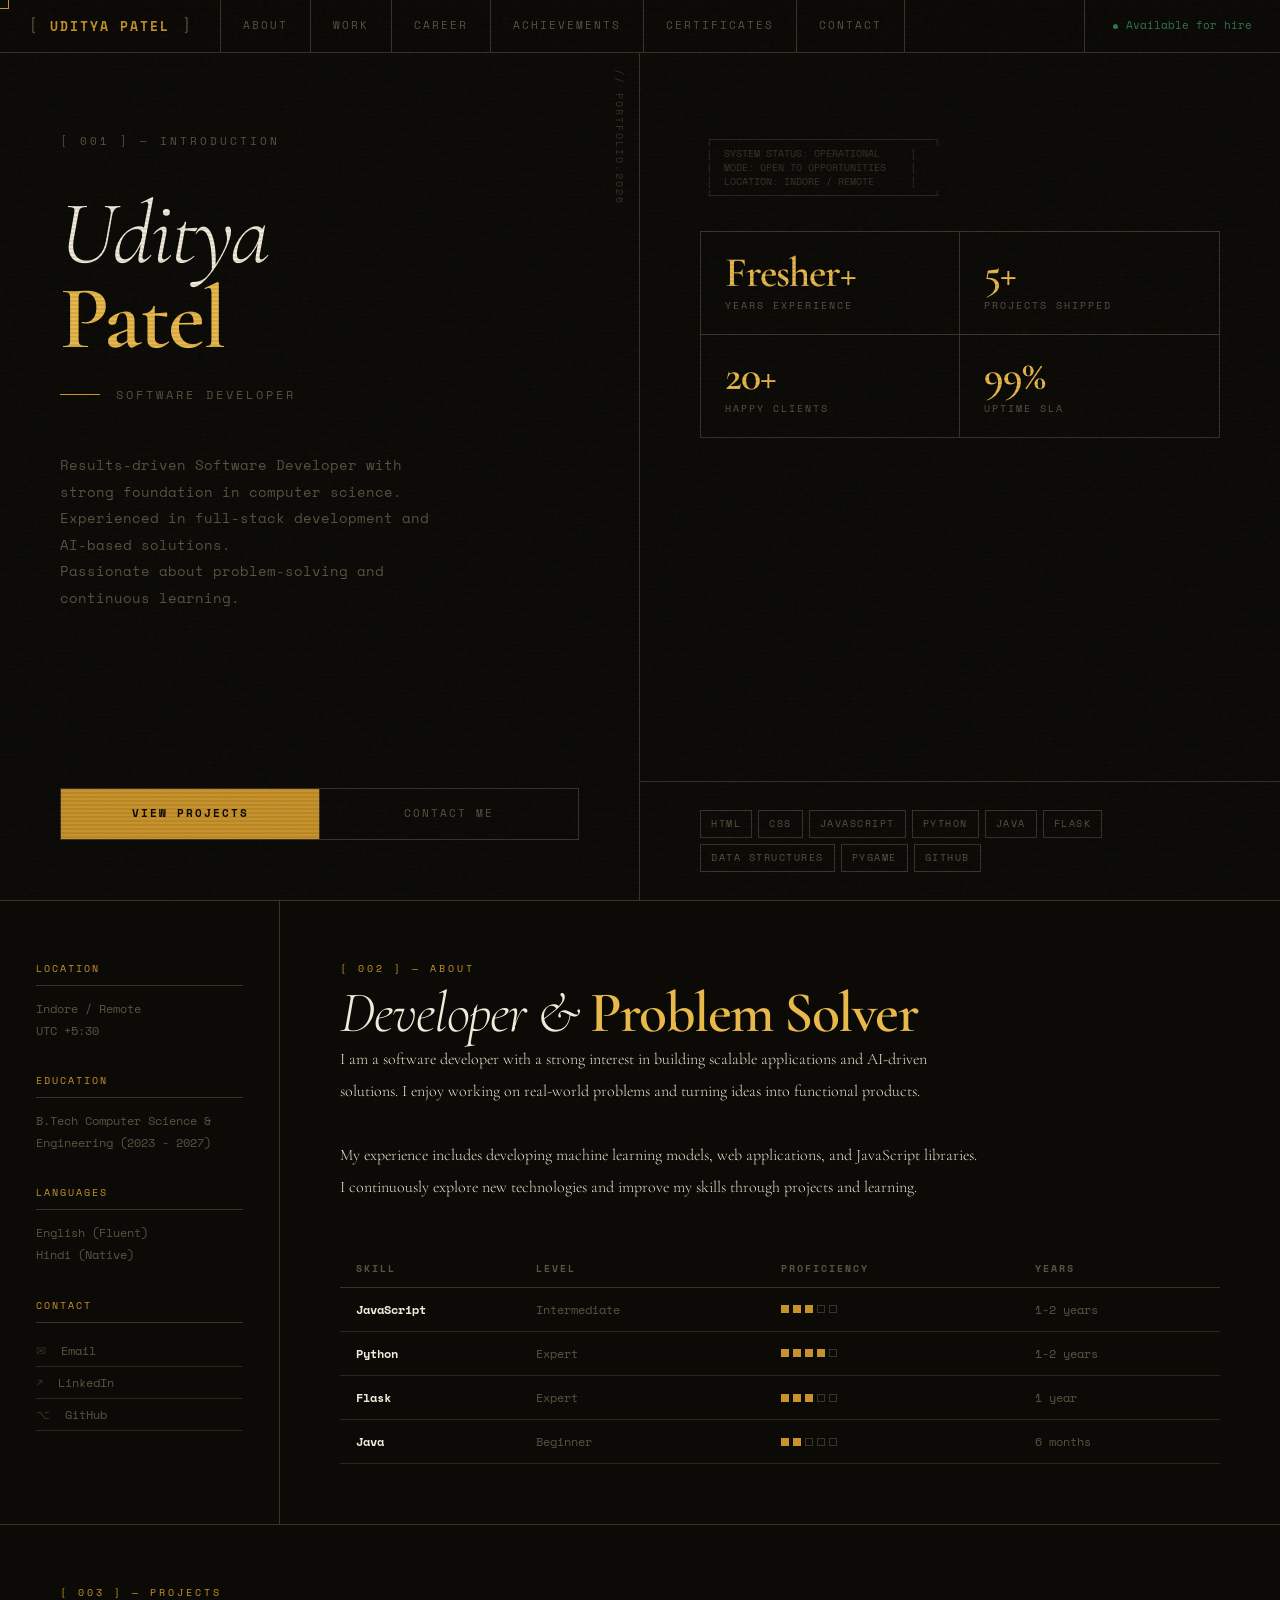
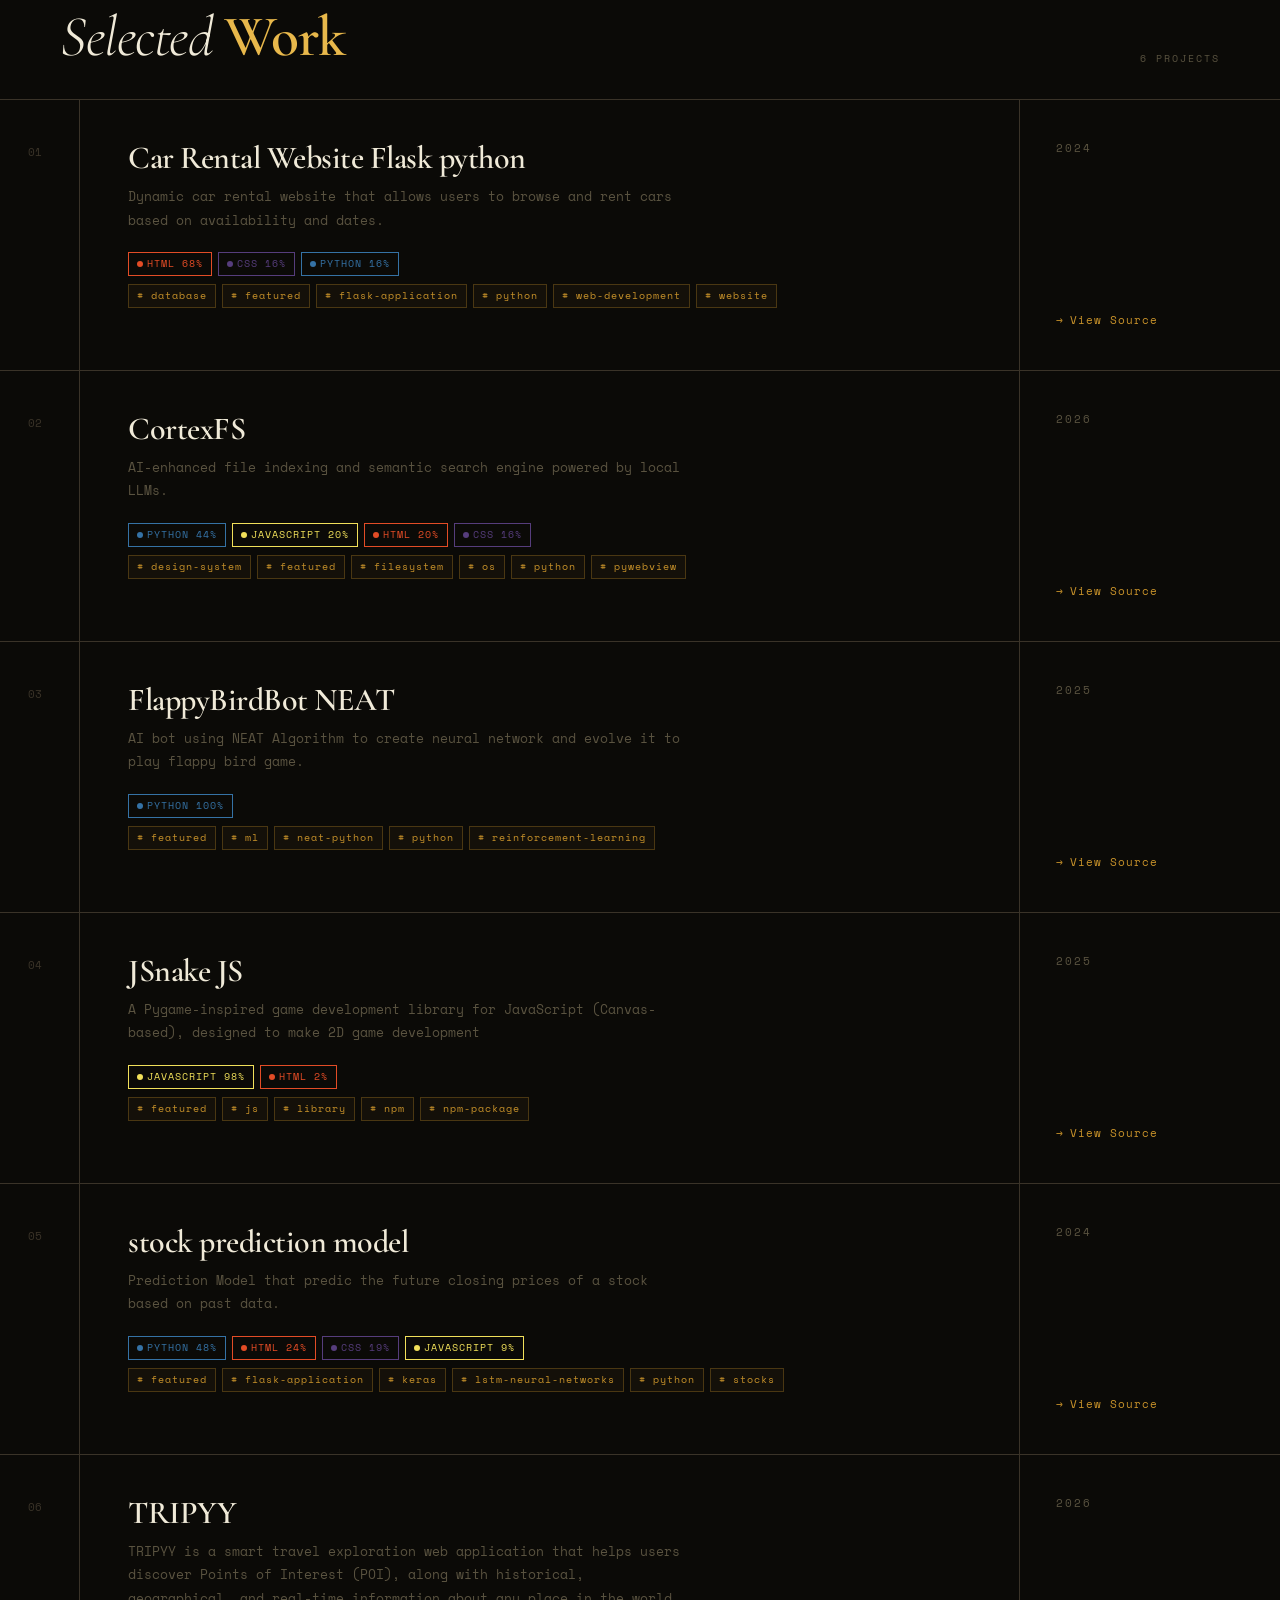
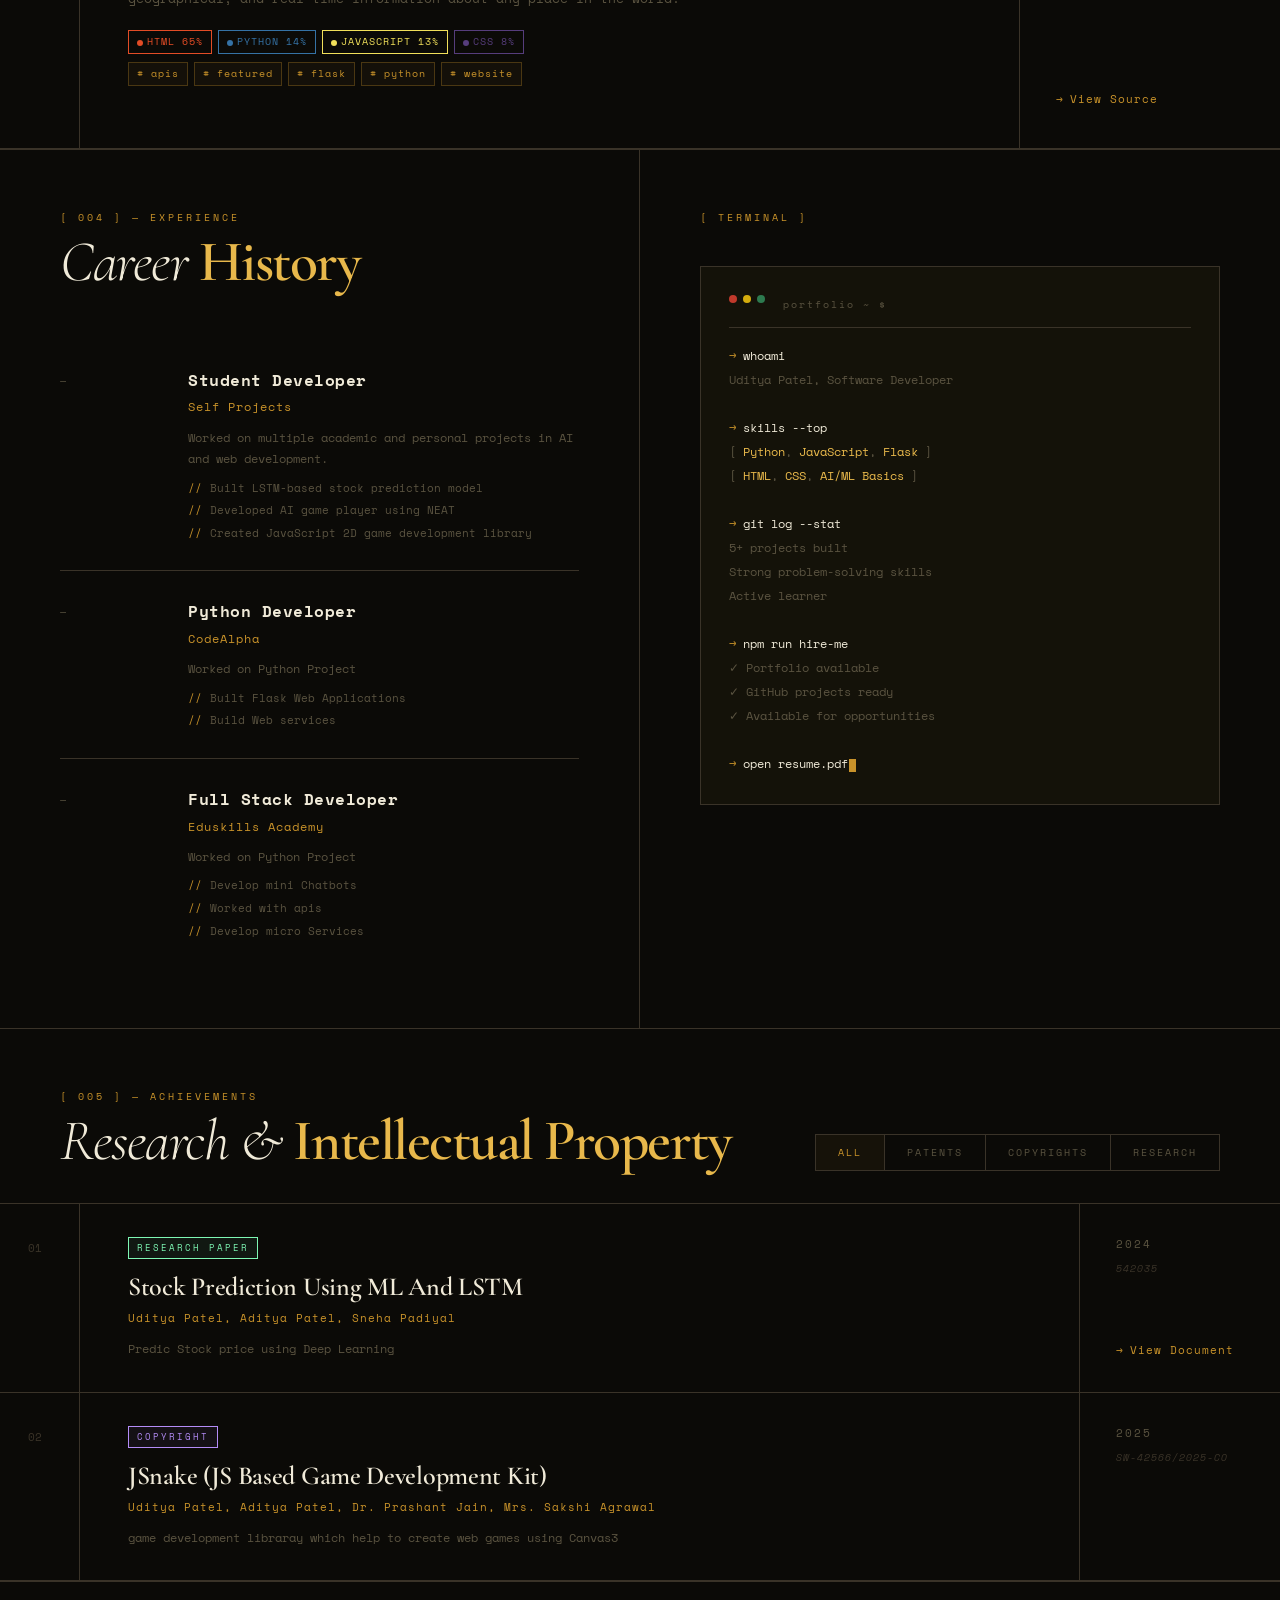
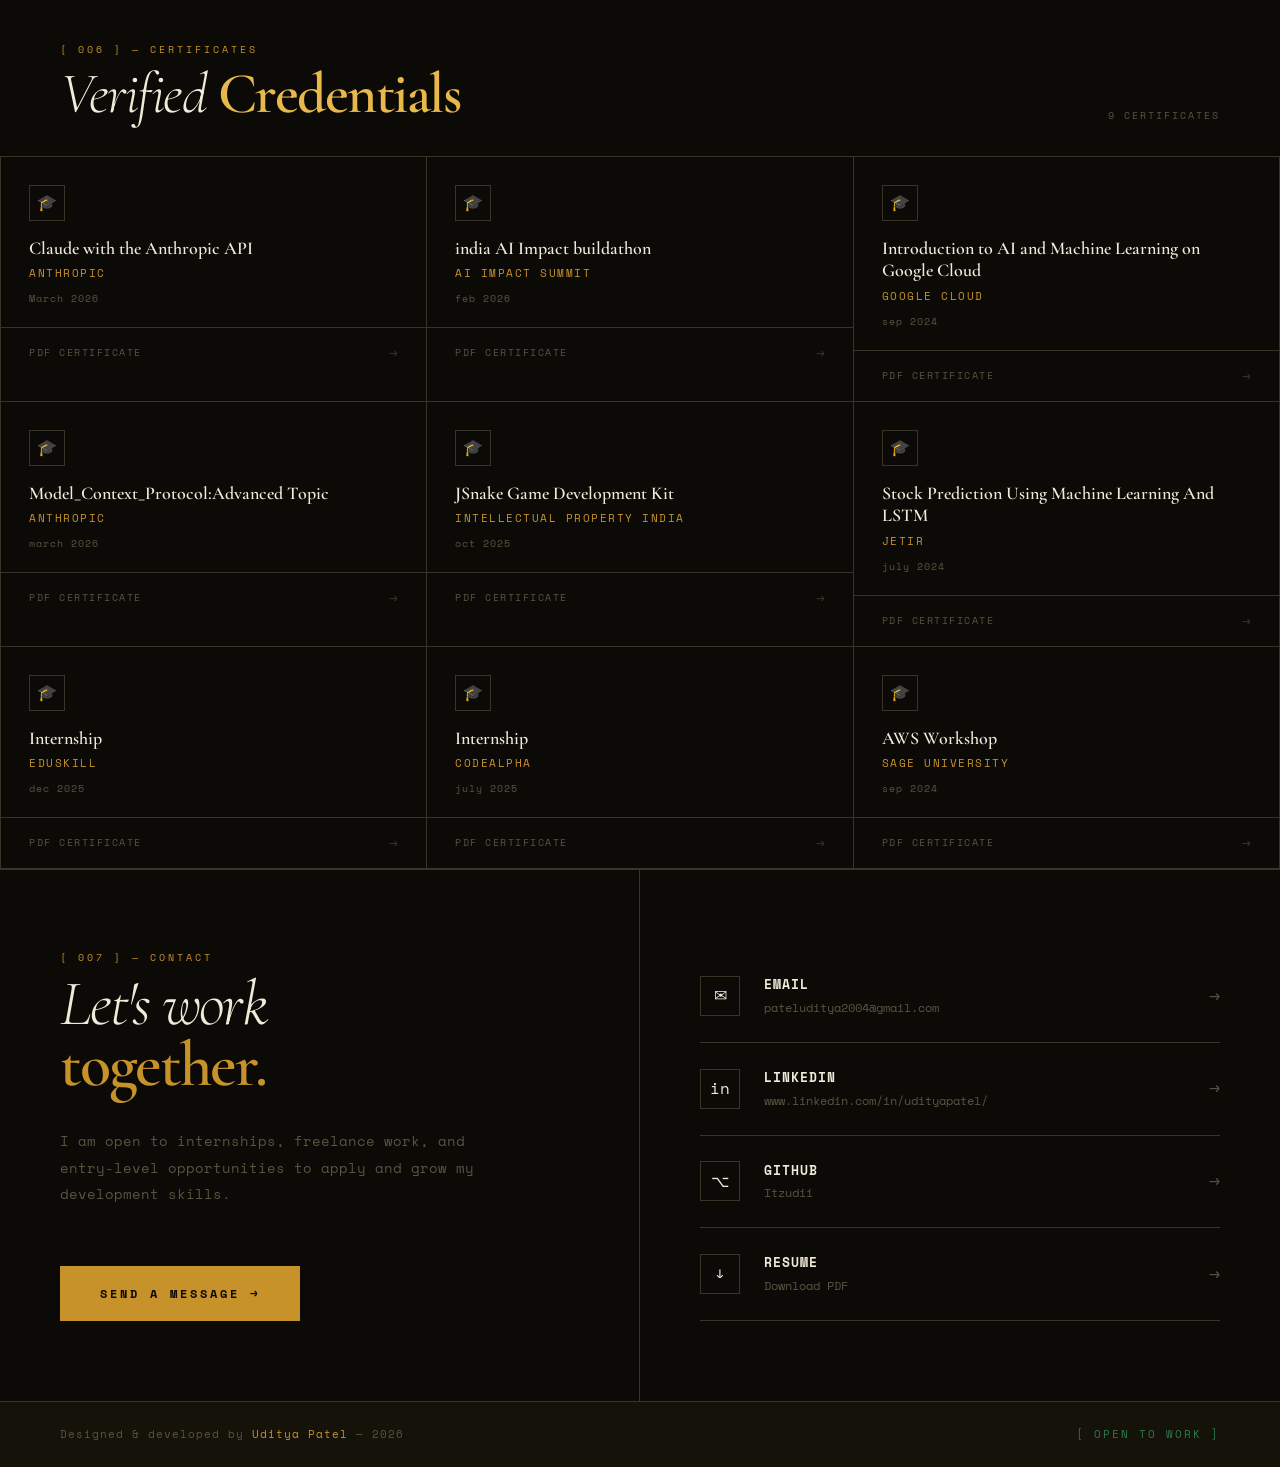
==== commit 5b8c546c: "update project.json and phase2" ====
--- a/index.html
+++ b/index.html
@@ -8,6 +8,7 @@
 <link href="https://fonts.googleapis.com/css2?family=Space+Mono:ital,wght@0,400;0,700;1,400&family=Cormorant+Garamond:ital,wght@0,300;0,400;0,600;1,300;1,400&display=swap" rel="stylesheet"/>
 <link rel="stylesheet" href="css/index.css">
 <link rel="stylesheet" href="css/common.css">
+<link rel="shortcut icon" href="./icon/favicon.png" type="image/x-icon">
 
 </head>
 <body>
--- a/css/index.css
+++ b/css/index.css
@@ -521,6 +521,8 @@
     padding: 3px 8px;
     border: 1px solid var(--wire2)
 }
+.work-topic{font-size:10px;letter-spacing:1px;color:var(--gold);padding:3px 8px;border:1px solid rgba(200,146,42,.3);background:rgba(200,146,42,.05);text-transform:lowercase}
+.work-topics{display:flex;flex-wrap:wrap;gap:6px;margin-top:8px}
 
 .work-meta {
     padding: 40px 36px;
